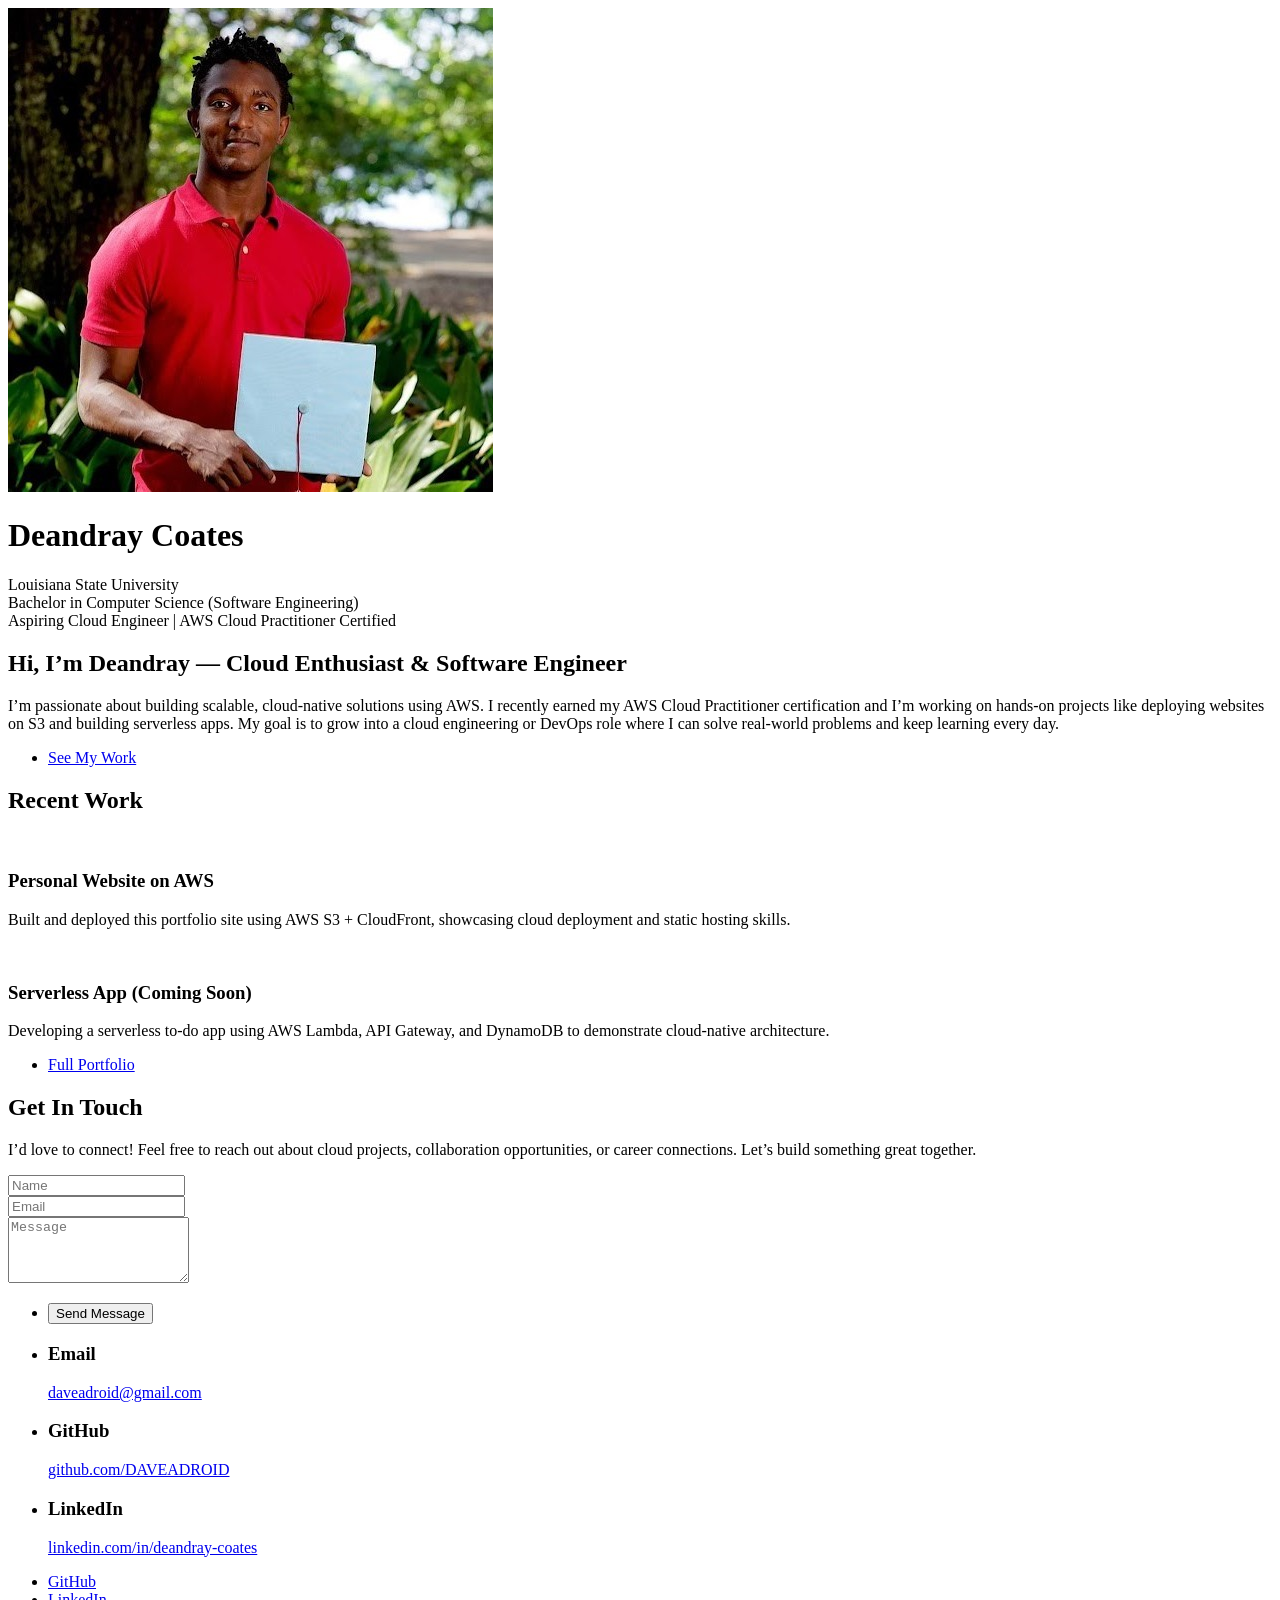
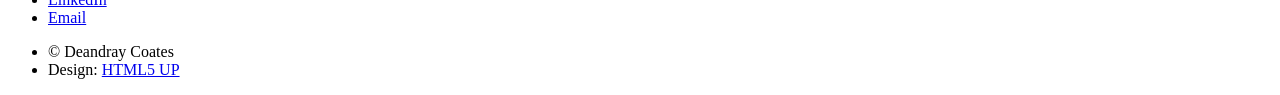
==== index.html @ 168805e6 "Initial Commit Begining of Website" ====
<!DOCTYPE HTML>
<html>
<head>
    <title>Deandray Coates - Cloud Portfolio</title>
    <meta charset="utf-8" />
    <meta name="viewport" content="width=device-width, initial-scale=1, user-scalable=no" />
    <link rel="stylesheet" href="assets/css/main.css" />
</head>
<body class="is-preload">

<!-- Header -->
<header id="header">
    <div class="inner">
        <a href="#" class="image avatar"><img src="images/Prof.jpg" alt="" /></a>
        <h1 style="font-size: 2em;"><strong>Deandray Coates</strong></h1>
        <p style="font-size: 1em;">
			Louisiana State University<br />
            Bachelor in Computer Science (Software Engineering) <br />
            Aspiring Cloud Engineer | AWS Cloud Practitioner Certified
        </p>
    </div>
</header>

<!-- Main -->
<div id="main">

    <!-- One -->
    <section id="one">
        <header class="major">
            <h2>Hi, I’m Deandray — Cloud Enthusiast & Software Engineer</h2>
        </header>
        <p>I’m passionate about building scalable, cloud-native solutions using AWS. I recently earned my AWS Cloud Practitioner certification and I’m working on hands-on projects like deploying websites on S3 and building serverless apps. My goal is to grow into a cloud engineering or DevOps role where I can solve real-world problems and keep learning every day.</p>
        <ul class="actions">
            <li><a href="#two" class="button">See My Work</a></li>
        </ul>
    </section>

    <!-- Two -->
    <section id="two">
        <h2>Recent Work</h2>
        <div class="row">
            <article class="col-6 col-12-xsmall work-item">
                <a href="images/fulls/01.jpg" class="image fit thumb"><img src="images/thumbs/01.jpg" alt="" /></a>
                <h3>Personal Website on AWS</h3>
                <p>Built and deployed this portfolio site using AWS S3 + CloudFront, showcasing cloud deployment and static hosting skills.</p>
            </article>
            <article class="col-6 col-12-xsmall work-item">
                <a href="images/fulls/02.jpg" class="image fit thumb"><img src="images/thumbs/02.jpg" alt="" /></a>
                <h3>Serverless App (Coming Soon)</h3>
                <p>Developing a serverless to-do app using AWS Lambda, API Gateway, and DynamoDB to demonstrate cloud-native architecture.</p>
            </article>
        </div>
        <ul class="actions">
            <li><a href="#" class="button">Full Portfolio</a></li>
        </ul>
    </section>

    <!-- Three -->
    <section id="three">
        <h2>Get In Touch</h2>
        <p>I’d love to connect! Feel free to reach out about cloud projects, collaboration opportunities, or career connections. Let’s build something great together.</p>
        <div class="row">
            <div class="col-8 col-12-small">
                <form method="post" action="#">
                    <div class="row gtr-uniform gtr-50">
                        <div class="col-6 col-12-xsmall"><input type="text" name="name" id="name" placeholder="Name" /></div>
                        <div class="col-6 col-12-xsmall"><input type="email" name="email" id="email" placeholder="Email" /></div>
                        <div class="col-12"><textarea name="message" id="message" placeholder="Message" rows="4"></textarea></div>
                    </div>
                </form>
                <ul class="actions">
                    <li><input type="submit" value="Send Message" /></li>
                </ul>
            </div>
            <div class="col-4 col-12-small">
                <ul class="labeled-icons">
                    <li>
                        <h3 class="icon solid fa-envelope"><span class="label">Email</span></h3>
                        <a href="mailto:daveadroid@gmail.com" target="_blank">daveadroid@gmail.com</a>
                    </li>
                    <li>
                        <h3 class="icon brands fa-github"><span class="label">GitHub</span></h3>
                        <a href="https://github.com/DAVEADROID" target="_blank">github.com/DAVEADROID</a>
                    </li>
                    <li>
                        <h3 class="icon brands fa-linkedin"><span class="label">LinkedIn</span></h3>
                        <a href="https://www.linkedin.com/in/deandray-coates/" target="_blank">linkedin.com/in/deandray-coates</a>
                    </li>
                </ul>
            </div>
        </div>
    </section>

</div>

<!-- Footer -->
<footer id="footer">
    <div class="inner">
        <ul class="icons">
            <li><a href="https://github.com/DAVEADROID" target="_blank"class="icon brands fa-github"><span class="label">GitHub</span></a></li>
            <li><a href="https://www.linkedin.com/in/deandray-coates/" target="_blank" class="icon brands fa-linkedin"><span class="label">LinkedIn</span></a></li>
            <li><a href="mailto:daveadroid@gmail.com" target="_blank" class="icon solid fa-envelope"><span class="label">Email</span></a></li>
        </ul>
        <ul class="copyright">
            <li>&copy; Deandray Coates</li><li>Design: <a href="http://html5up.net">HTML5 UP</a></li>
        </ul>
    </div>
</footer>

<!-- Scripts -->
<script src="assets/js/jquery.min.js"></script>
<script src="assets/js/jquery.poptrox.min.js"></script>
<script src="assets/js/browser.min.js"></script>
<script src="assets/js/breakpoints.min.js"></script>
<script src="assets/js/util.js"></script>
<script src="assets/js/main.js"></script>

</body>
</html>
---- assets/css/main.css ----
@import url("fontawesome-all.min.css");
@import url("https://fonts.googleapis.com/css?family=Source+Sans+Pro:400,400italic");

/*
	Strata by HTML5 UP
	html5up.net | @ajlkn
	Free for personal and commercial use under the CCA 3.0 license (html5up.net/license)
*/

html, body, div, span, applet, object,
iframe, h1, h2, h3, h4, h5, h6, p, blockquote,
pre, a, abbr, acronym, address, big, cite,
code, del, dfn, em, img, ins, kbd, q, s, samp,
small, strike, strong, sub, sup, tt, var, b,
u, i, center, dl, dt, dd, ol, ul, li, fieldset,
form, label, legend, table, caption, tbody,
tfoot, thead, tr, th, td, article, aside,
canvas, details, embed, figure, figcaption,
footer, header, hgroup, menu, nav, output, ruby,
section, summary, time, mark, audio, video {
	margin: 0;
	padding: 0;
	border: 0;
	font-size: 100%;
	font: inherit;
	vertical-align: baseline;}

article, aside, details, figcaption, figure,
footer, header, hgroup, menu, nav, section {
	display: block;}

body {
	line-height: 1;
}

ol, ul {
	list-style: none;
}

blockquote, q {
	quotes: none;
}

	blockquote:before, blockquote:after, q:before, q:after {
		content: '';
		content: none;
	}

table {
	border-collapse: collapse;
	border-spacing: 0;
}

body {
	-webkit-text-size-adjust: none;
}

mark {
	background-color: transparent;
	color: inherit;
}

input::-moz-focus-inner {
	border: 0;
	padding: 0;
}

input, select, textarea {
	-moz-appearance: none;
	-webkit-appearance: none;
	-ms-appearance: none;
	appearance: none;
}

/* Basic */

	html {
		box-sizing: border-box;
	}

	*, *:before, *:after {
		box-sizing: inherit;
	}

	body {
		background: #fff;
	}

		body.is-preload *, body.is-preload *:before, body.is-preload *:after {
			-moz-animation: none !important;
			-webkit-animation: none !important;
			-ms-animation: none !important;
			animation: none !important;
			-moz-transition: none !important;
			-webkit-transition: none !important;
			-ms-transition: none !important;
			transition: none !important;
		}

	body, input, select, textarea {
		color: #a2a2a2;
		font-family: "Source Sans Pro", Helvetica, sans-serif;
		font-size: 16pt;
		font-weight: 400;
		line-height: 1.75em;
	}

	a {
		-moz-transition: color 0.2s ease-in-out, border-color 0.2s ease-in-out;
		-webkit-transition: color 0.2s ease-in-out, border-color 0.2s ease-in-out;
		-ms-transition: color 0.2s ease-in-out, border-color 0.2s ease-in-out;
		transition: color 0.2s ease-in-out, border-color 0.2s ease-in-out;
		border-bottom: dotted 1px;
		color: #49bf9d;
		text-decoration: none;
	}

		a:hover {
			border-bottom-color: transparent;
			color: #49bf9d !important;
			text-decoration: none;
		}

	strong, b {
		color: #787878;
		font-weight: 400;
	}

	em, i {
		font-style: italic;
	}

	p {
		margin: 0 0 2em 0;
	}

	h1, h2, h3, h4, h5, h6 {
		color: #787878;
		font-weight: 400;
		line-height: 1em;
		margin: 0 0 1em 0;
	}

		h1 a, h2 a, h3 a, h4 a, h5 a, h6 a {
			color: inherit;
			text-decoration: none;
		}

	h1 {
		font-size: 2em;
		line-height: 1.5em;
	}

	h2 {
		font-size: 1.5em;
		line-height: 1.5em;
	}

	h3 {
		font-size: 1.25em;
		line-height: 1.5em;
	}

	h4 {
		font-size: 1.1em;
		line-height: 1.5em;
	}

	h5 {
		font-size: 0.9em;
		line-height: 1.5em;
	}

	h6 {
		font-size: 0.7em;
		line-height: 1.5em;
	}

	sub {
		font-size: 0.8em;
		position: relative;
		top: 0.5em;
	}

	sup {
		font-size: 0.8em;
		position: relative;
		top: -0.5em;
	}

	hr {
		border: 0;
		border-bottom: solid 2px #efefef;
		margin: 2em 0;
	}

		hr.major {
			margin: 3em 0;
		}

	blockquote {
		border-left: solid 6px #efefef;
		font-style: italic;
		margin: 0 0 2em 0;
		padding: 0.5em 0 0.5em 1.5em;
	}

	code {
		background: #f7f7f7;
		border-radius: 0.35em;
		border: solid 2px #efefef;
		font-family: "Courier New", monospace;
		font-size: 0.9em;
		margin: 0 0.25em;
		padding: 0.25em 0.65em;
	}

	pre {
		-webkit-overflow-scrolling: touch;
		font-family: "Courier New", monospace;
		font-size: 0.9em;
		margin: 0 0 2em 0;
	}

		pre code {
			display: block;
			line-height: 1.75em;
			padding: 1em 1.5em;
			overflow-x: auto;
		}

	.align-left {
		text-align: left;
	}

	.align-center {
		text-align: center;
	}

	.align-right {
		text-align: right;
	}

/* Container */

	.container {
		margin: 0 auto;
		max-width: calc(100% - 4em);
		width: 100%;
	}

		.container.xsmall {
			width: 25%;
		}

		.container.small {
			width: 50%;
		}

		.container.medium {
			width: 75%;
		}

		.container.large {
			width: 125%;
		}

		.container.xlarge {
			width: 150%;
		}

		.container.max {
			width: 100%;
		}

		@media screen and (max-width: 980px) {

			.container {
				width: 100% !important;
				max-width: 100% !important;
			}

		}

		@media screen and (max-width: 480px) {

			.container {
				max-width: calc(100% - 3em);
			}

		}

/* Row */

	.row {
		display: flex;
		flex-wrap: wrap;
		box-sizing: border-box;
		align-items: stretch;
	}

		.row > * {
			box-sizing: border-box;
		}

		.row.gtr-uniform > * > :last-child {
			margin-bottom: 0;
		}

		.row.aln-left {
			justify-content: flex-start;
		}

		.row.aln-center {
			justify-content: center;
		}

		.row.aln-right {
			justify-content: flex-end;
		}

		.row.aln-top {
			align-items: flex-start;
		}

		.row.aln-middle {
			align-items: center;
		}

		.row.aln-bottom {
			align-items: flex-end;
		}

		.row > .imp {
			order: -1;
		}

		.row > .col-1 {
			width: 8.33333%;
		}

		.row > .off-1 {
			margin-left: 8.33333%;
		}

		.row > .col-2 {
			width: 16.66667%;
		}

		.row > .off-2 {
			margin-left: 16.66667%;
		}

		.row > .col-3 {
			width: 25%;
		}

		.row > .off-3 {
			margin-left: 25%;
		}

		.row > .col-4 {
			width: 33.33333%;
		}

		.row > .off-4 {
			margin-left: 33.33333%;
		}

		.row > .col-5 {
			width: 41.66667%;
		}

		.row > .off-5 {
			margin-left: 41.66667%;
		}

		.row > .col-6 {
			width: 50%;
		}

		.row > .off-6 {
			margin-left: 50%;
		}

		.row > .col-7 {
			width: 58.33333%;
		}

		.row > .off-7 {
			margin-left: 58.33333%;
		}

		.row > .col-8 {
			width: 66.66667%;
		}

		.row > .off-8 {
			margin-left: 66.66667%;
		}

		.row > .col-9 {
			width: 75%;
		}

		.row > .off-9 {
			margin-left: 75%;
		}

		.row > .col-10 {
			width: 83.33333%;
		}

		.row > .off-10 {
			margin-left: 83.33333%;
		}

		.row > .col-11 {
			width: 91.66667%;
		}

		.row > .off-11 {
			margin-left: 91.66667%;
		}

		.row > .col-12 {
			width: 100%;
		}

		.row > .off-12 {
			margin-left: 100%;
		}

		.row.gtr-0 {
			margin-top: 0;
			margin-left: 0em;
		}

			.row.gtr-0 > * {
				padding: 0 0 0 0em;
			}

			.row.gtr-0.gtr-uniform {
				margin-top: 0em;
			}

				.row.gtr-0.gtr-uniform > * {
					padding-top: 0em;
				}

		.row.gtr-25 {
			margin-top: 0;
			margin-left: -0.625em;
		}

			.row.gtr-25 > * {
				padding: 0 0 0 0.625em;
			}

			.row.gtr-25.gtr-uniform {
				margin-top: -0.625em;
			}

				.row.gtr-25.gtr-uniform > * {
					padding-top: 0.625em;
				}

		.row.gtr-50 {
			margin-top: 0;
			margin-left: -1.25em;
		}

			.row.gtr-50 > * {
				padding: 0 0 0 1.25em;
			}

			.row.gtr-50.gtr-uniform {
				margin-top: -1.25em;
			}

				.row.gtr-50.gtr-uniform > * {
					padding-top: 1.25em;
				}

		.row {
			margin-top: 0;
			margin-left: -2.5em;
		}

			.row > * {
				padding: 0 0 0 2.5em;
			}

			.row.gtr-uniform {
				margin-top: -2.5em;
			}

				.row.gtr-uniform > * {
					padding-top: 2.5em;
				}

		.row.gtr-150 {
			margin-top: 0;
			margin-left: -3.75em;
		}

			.row.gtr-150 > * {
				padding: 0 0 0 3.75em;
			}

			.row.gtr-150.gtr-uniform {
				margin-top: -3.75em;
			}

				.row.gtr-150.gtr-uniform > * {
					padding-top: 3.75em;
				}

		.row.gtr-200 {
			margin-top: 0;
			margin-left: -5em;
		}

			.row.gtr-200 > * {
				padding: 0 0 0 5em;
			}

			.row.gtr-200.gtr-uniform {
				margin-top: -5em;
			}

				.row.gtr-200.gtr-uniform > * {
					padding-top: 5em;
				}

		@media screen and (max-width: 1800px) {

			.row {
				display: flex;
				flex-wrap: wrap;
				box-sizing: border-box;
				align-items: stretch;
			}

				.row > * {
					box-sizing: border-box;
				}

				.row.gtr-uniform > * > :last-child {
					margin-bottom: 0;
				}

				.row.aln-left {
					justify-content: flex-start;
				}

				.row.aln-center {
					justify-content: center;
				}

				.row.aln-right {
					justify-content: flex-end;
				}

				.row.aln-top {
					align-items: flex-start;
				}

				.row.aln-middle {
					align-items: center;
				}

				.row.aln-bottom {
					align-items: flex-end;
				}

				.row > .imp-xlarge {
					order: -1;
				}

				.row > .col-1-xlarge {
					width: 8.33333%;
				}

				.row > .off-1-xlarge {
					margin-left: 8.33333%;
				}

				.row > .col-2-xlarge {
					width: 16.66667%;
				}

				.row > .off-2-xlarge {
					margin-left: 16.66667%;
				}

				.row > .col-3-xlarge {
					width: 25%;
				}

				.row > .off-3-xlarge {
					margin-left: 25%;
				}

				.row > .col-4-xlarge {
					width: 33.33333%;
				}

				.row > .off-4-xlarge {
					margin-left: 33.33333%;
				}

				.row > .col-5-xlarge {
					width: 41.66667%;
				}

				.row > .off-5-xlarge {
					margin-left: 41.66667%;
				}

				.row > .col-6-xlarge {
					width: 50%;
				}

				.row > .off-6-xlarge {
					margin-left: 50%;
				}

				.row > .col-7-xlarge {
					width: 58.33333%;
				}

				.row > .off-7-xlarge {
					margin-left: 58.33333%;
				}

				.row > .col-8-xlarge {
					width: 66.66667%;
				}

				.row > .off-8-xlarge {
					margin-left: 66.66667%;
				}

				.row > .col-9-xlarge {
					width: 75%;
				}

				.row > .off-9-xlarge {
					margin-left: 75%;
				}

				.row > .col-10-xlarge {
					width: 83.33333%;
				}

				.row > .off-10-xlarge {
					margin-left: 83.33333%;
				}

				.row > .col-11-xlarge {
					width: 91.66667%;
				}

				.row > .off-11-xlarge {
					margin-left: 91.66667%;
				}

				.row > .col-12-xlarge {
					width: 100%;
				}

				.row > .off-12-xlarge {
					margin-left: 100%;
				}

				.row.gtr-0 {
					margin-top: 0;
					margin-left: 0em;
				}

					.row.gtr-0 > * {
						padding: 0 0 0 0em;
					}

					.row.gtr-0.gtr-uniform {
						margin-top: 0em;
					}

						.row.gtr-0.gtr-uniform > * {
							padding-top: 0em;
						}

				.row.gtr-25 {
					margin-top: 0;
					margin-left: -0.625em;
				}

					.row.gtr-25 > * {
						padding: 0 0 0 0.625em;
					}

					.row.gtr-25.gtr-uniform {
						margin-top: -0.625em;
					}

						.row.gtr-25.gtr-uniform > * {
							padding-top: 0.625em;
						}

				.row.gtr-50 {
					margin-top: 0;
					margin-left: -1.25em;
				}

					.row.gtr-50 > * {
						padding: 0 0 0 1.25em;
					}

					.row.gtr-50.gtr-uniform {
						margin-top: -1.25em;
					}

						.row.gtr-50.gtr-uniform > * {
							padding-top: 1.25em;
						}

				.row {
					margin-top: 0;
					margin-left: -2.5em;
				}

					.row > * {
						padding: 0 0 0 2.5em;
					}

					.row.gtr-uniform {
						margin-top: -2.5em;
					}

						.row.gtr-uniform > * {
							padding-top: 2.5em;
						}

				.row.gtr-150 {
					margin-top: 0;
					margin-left: -3.75em;
				}

					.row.gtr-150 > * {
						padding: 0 0 0 3.75em;
					}

					.row.gtr-150.gtr-uniform {
						margin-top: -3.75em;
					}

						.row.gtr-150.gtr-uniform > * {
							padding-top: 3.75em;
						}

				.row.gtr-200 {
					margin-top: 0;
					margin-left: -5em;
				}

					.row.gtr-200 > * {
						padding: 0 0 0 5em;
					}

					.row.gtr-200.gtr-uniform {
						margin-top: -5em;
					}

						.row.gtr-200.gtr-uniform > * {
							padding-top: 5em;
						}

		}

		@media screen and (max-width: 1280px) {

			.row {
				display: flex;
				flex-wrap: wrap;
				box-sizing: border-box;
				align-items: stretch;
			}

				.row > * {
					box-sizing: border-box;
				}

				.row.gtr-uniform > * > :last-child {
					margin-bottom: 0;
				}

				.row.aln-left {
					justify-content: flex-start;
				}

				.row.aln-center {
					justify-content: center;
				}

				.row.aln-right {
					justify-content: flex-end;
				}

				.row.aln-top {
					align-items: flex-start;
				}

				.row.aln-middle {
					align-items: center;
				}

				.row.aln-bottom {
					align-items: flex-end;
				}

				.row > .imp-large {
					order: -1;
				}

				.row > .col-1-large {
					width: 8.33333%;
				}

				.row > .off-1-large {
					margin-left: 8.33333%;
				}

				.row > .col-2-large {
					width: 16.66667%;
				}

				.row > .off-2-large {
					margin-left: 16.66667%;
				}

				.row > .col-3-large {
					width: 25%;
				}

				.row > .off-3-large {
					margin-left: 25%;
				}

				.row > .col-4-large {
					width: 33.33333%;
				}

				.row > .off-4-large {
					margin-left: 33.33333%;
				}

				.row > .col-5-large {
					width: 41.66667%;
				}

				.row > .off-5-large {
					margin-left: 41.66667%;
				}

				.row > .col-6-large {
					width: 50%;
				}

				.row > .off-6-large {
					margin-left: 50%;
				}

				.row > .col-7-large {
					width: 58.33333%;
				}

				.row > .off-7-large {
					margin-left: 58.33333%;
				}

				.row > .col-8-large {
					width: 66.66667%;
				}

				.row > .off-8-large {
					margin-left: 66.66667%;
				}

				.row > .col-9-large {
					width: 75%;
				}

				.row > .off-9-large {
					margin-left: 75%;
				}

				.row > .col-10-large {
					width: 83.33333%;
				}

				.row > .off-10-large {
					margin-left: 83.33333%;
				}

				.row > .col-11-large {
					width: 91.66667%;
				}

				.row > .off-11-large {
					margin-left: 91.66667%;
				}

				.row > .col-12-large {
					width: 100%;
				}

				.row > .off-12-large {
					margin-left: 100%;
				}

				.row.gtr-0 {
					margin-top: 0;
					margin-left: 0em;
				}

					.row.gtr-0 > * {
						padding: 0 0 0 0em;
					}

					.row.gtr-0.gtr-uniform {
						margin-top: 0em;
					}

						.row.gtr-0.gtr-uniform > * {
							padding-top: 0em;
						}

				.row.gtr-25 {
					margin-top: 0;
					margin-left: -0.5em;
				}

					.row.gtr-25 > * {
						padding: 0 0 0 0.5em;
					}

					.row.gtr-25.gtr-uniform {
						margin-top: -0.5em;
					}

						.row.gtr-25.gtr-uniform > * {
							padding-top: 0.5em;
						}

				.row.gtr-50 {
					margin-top: 0;
					margin-left: -1em;
				}

					.row.gtr-50 > * {
						padding: 0 0 0 1em;
					}

					.row.gtr-50.gtr-uniform {
						margin-top: -1em;
					}

						.row.gtr-50.gtr-uniform > * {
							padding-top: 1em;
						}

				.row {
					margin-top: 0;
					margin-left: -2em;
				}

					.row > * {
						padding: 0 0 0 2em;
					}

					.row.gtr-uniform {
						margin-top: -2em;
					}

						.row.gtr-uniform > * {
							padding-top: 2em;
						}

				.row.gtr-150 {
					margin-top: 0;
					margin-left: -3em;
				}

					.row.gtr-150 > * {
						padding: 0 0 0 3em;
					}

					.row.gtr-150.gtr-uniform {
						margin-top: -3em;
					}

						.row.gtr-150.gtr-uniform > * {
							padding-top: 3em;
						}

				.row.gtr-200 {
					margin-top: 0;
					margin-left: -4em;
				}

					.row.gtr-200 > * {
						padding: 0 0 0 4em;
					}

					.row.gtr-200.gtr-uniform {
						margin-top: -4em;
					}

						.row.gtr-200.gtr-uniform > * {
							padding-top: 4em;
						}

		}

		@media screen and (max-width: 980px) {

			.row {
				display: flex;
				flex-wrap: wrap;
				box-sizing: border-box;
				align-items: stretch;
			}

				.row > * {
					box-sizing: border-box;
				}

				.row.gtr-uniform > * > :last-child {
					margin-bottom: 0;
				}

				.row.aln-left {
					justify-content: flex-start;
				}

				.row.aln-center {
					justify-content: center;
				}

				.row.aln-right {
					justify-content: flex-end;
				}

				.row.aln-top {
					align-items: flex-start;
				}

				.row.aln-middle {
					align-items: center;
				}

				.row.aln-bottom {
					align-items: flex-end;
				}

				.row > .imp-medium {
					order: -1;
				}

				.row > .col-1-medium {
					width: 8.33333%;
				}

				.row > .off-1-medium {
					margin-left: 8.33333%;
				}

				.row > .col-2-medium {
					width: 16.66667%;
				}

				.row > .off-2-medium {
					margin-left: 16.66667%;
				}

				.row > .col-3-medium {
					width: 25%;
				}

				.row > .off-3-medium {
					margin-left: 25%;
				}

				.row > .col-4-medium {
					width: 33.33333%;
				}

				.row > .off-4-medium {
					margin-left: 33.33333%;
				}

				.row > .col-5-medium {
					width: 41.66667%;
				}

				.row > .off-5-medium {
					margin-left: 41.66667%;
				}

				.row > .col-6-medium {
					width: 50%;
				}

				.row > .off-6-medium {
					margin-left: 50%;
				}

				.row > .col-7-medium {
					width: 58.33333%;
				}

				.row > .off-7-medium {
					margin-left: 58.33333%;
				}

				.row > .col-8-medium {
					width: 66.66667%;
				}

				.row > .off-8-medium {
					margin-left: 66.66667%;
				}

				.row > .col-9-medium {
					width: 75%;
				}

				.row > .off-9-medium {
					margin-left: 75%;
				}

				.row > .col-10-medium {
					width: 83.33333%;
				}

				.row > .off-10-medium {
					margin-left: 83.33333%;
				}

				.row > .col-11-medium {
					width: 91.66667%;
				}

				.row > .off-11-medium {
					margin-left: 91.66667%;
				}

				.row > .col-12-medium {
					width: 100%;
				}

				.row > .off-12-medium {
					margin-left: 100%;
				}

				.row.gtr-0 {
					margin-top: 0;
					margin-left: 0em;
				}

					.row.gtr-0 > * {
						padding: 0 0 0 0em;
					}

					.row.gtr-0.gtr-uniform {
						margin-top: 0em;
					}

						.row.gtr-0.gtr-uniform > * {
							padding-top: 0em;
						}

				.row.gtr-25 {
					margin-top: 0;
					margin-left: -0.5em;
				}

					.row.gtr-25 > * {
						padding: 0 0 0 0.5em;
					}

					.row.gtr-25.gtr-uniform {
						margin-top: -0.5em;
					}

						.row.gtr-25.gtr-uniform > * {
							padding-top: 0.5em;
						}

				.row.gtr-50 {
					margin-top: 0;
					margin-left: -1em;
				}

					.row.gtr-50 > * {
						padding: 0 0 0 1em;
					}

					.row.gtr-50.gtr-uniform {
						margin-top: -1em;
					}

						.row.gtr-50.gtr-uniform > * {
							padding-top: 1em;
						}

				.row {
					margin-top: 0;
					margin-left: -2em;
				}

					.row > * {
						padding: 0 0 0 2em;
					}

					.row.gtr-uniform {
						margin-top: -2em;
					}

						.row.gtr-uniform > * {
							padding-top: 2em;
						}

				.row.gtr-150 {
					margin-top: 0;
					margin-left: -3em;
				}

					.row.gtr-150 > * {
						padding: 0 0 0 3em;
					}

					.row.gtr-150.gtr-uniform {
						margin-top: -3em;
					}

						.row.gtr-150.gtr-uniform > * {
							padding-top: 3em;
						}

				.row.gtr-200 {
					margin-top: 0;
					margin-left: -4em;
				}

					.row.gtr-200 > * {
						padding: 0 0 0 4em;
					}

					.row.gtr-200.gtr-uniform {
						margin-top: -4em;
					}

						.row.gtr-200.gtr-uniform > * {
							padding-top: 4em;
						}

		}

		@media screen and (max-width: 736px) {

			.row {
				display: flex;
				flex-wrap: wrap;
				box-sizing: border-box;
				align-items: stretch;
			}

				.row > * {
					box-sizing: border-box;
				}

				.row.gtr-uniform > * > :last-child {
					margin-bottom: 0;
				}

				.row.aln-left {
					justify-content: flex-start;
				}

				.row.aln-center {
					justify-content: center;
				}

				.row.aln-right {
					justify-content: flex-end;
				}

				.row.aln-top {
					align-items: flex-start;
				}

				.row.aln-middle {
					align-items: center;
				}

				.row.aln-bottom {
					align-items: flex-end;
				}

				.row > .imp-small {
					order: -1;
				}

				.row > .col-1-small {
					width: 8.33333%;
				}

				.row > .off-1-small {
					margin-left: 8.33333%;
				}

				.row > .col-2-small {
					width: 16.66667%;
				}

				.row > .off-2-small {
					margin-left: 16.66667%;
				}

				.row > .col-3-small {
					width: 25%;
				}

				.row > .off-3-small {
					margin-left: 25%;
				}

				.row > .col-4-small {
					width: 33.33333%;
				}

				.row > .off-4-small {
					margin-left: 33.33333%;
				}

				.row > .col-5-small {
					width: 41.66667%;
				}

				.row > .off-5-small {
					margin-left: 41.66667%;
				}

				.row > .col-6-small {
					width: 50%;
				}

				.row > .off-6-small {
					margin-left: 50%;
				}

				.row > .col-7-small {
					width: 58.33333%;
				}

				.row > .off-7-small {
					margin-left: 58.33333%;
				}

				.row > .col-8-small {
					width: 66.66667%;
				}

				.row > .off-8-small {
					margin-left: 66.66667%;
				}

				.row > .col-9-small {
					width: 75%;
				}

				.row > .off-9-small {
					margin-left: 75%;
				}

				.row > .col-10-small {
					width: 83.33333%;
				}

				.row > .off-10-small {
					margin-left: 83.33333%;
				}

				.row > .col-11-small {
					width: 91.66667%;
				}

				.row > .off-11-small {
					margin-left: 91.66667%;
				}

				.row > .col-12-small {
					width: 100%;
				}

				.row > .off-12-small {
					margin-left: 100%;
				}

				.row.gtr-0 {
					margin-top: 0;
					margin-left: 0em;
				}

					.row.gtr-0 > * {
						padding: 0 0 0 0em;
					}

					.row.gtr-0.gtr-uniform {
						margin-top: 0em;
					}

						.row.gtr-0.gtr-uniform > * {
							padding-top: 0em;
						}

				.row.gtr-25 {
					margin-top: 0;
					margin-left: -0.375em;
				}

					.row.gtr-25 > * {
						padding: 0 0 0 0.375em;
					}

					.row.gtr-25.gtr-uniform {
						margin-top: -0.375em;
					}

						.row.gtr-25.gtr-uniform > * {
							padding-top: 0.375em;
						}

				.row.gtr-50 {
					margin-top: 0;
					margin-left: -0.75em;
				}

					.row.gtr-50 > * {
						padding: 0 0 0 0.75em;
					}

					.row.gtr-50.gtr-uniform {
						margin-top: -0.75em;
					}

						.row.gtr-50.gtr-uniform > * {
							padding-top: 0.75em;
						}

				.row {
					margin-top: 0;
					margin-left: -1.5em;
				}

					.row > * {
						padding: 0 0 0 1.5em;
					}

					.row.gtr-uniform {
						margin-top: -1.5em;
					}

						.row.gtr-uniform > * {
							padding-top: 1.5em;
						}

				.row.gtr-150 {
					margin-top: 0;
					margin-left: -2.25em;
				}

					.row.gtr-150 > * {
						padding: 0 0 0 2.25em;
					}

					.row.gtr-150.gtr-uniform {
						margin-top: -2.25em;
					}

						.row.gtr-150.gtr-uniform > * {
							padding-top: 2.25em;
						}

				.row.gtr-200 {
					margin-top: 0;
					margin-left: -3em;
				}

					.row.gtr-200 > * {
						padding: 0 0 0 3em;
					}

					.row.gtr-200.gtr-uniform {
						margin-top: -3em;
					}

						.row.gtr-200.gtr-uniform > * {
							padding-top: 3em;
						}

		}

		@media screen and (max-width: 480px) {

			.row {
				display: flex;
				flex-wrap: wrap;
				box-sizing: border-box;
				align-items: stretch;
			}

				.row > * {
					box-sizing: border-box;
				}

				.row.gtr-uniform > * > :last-child {
					margin-bottom: 0;
				}

				.row.aln-left {
					justify-content: flex-start;
				}

				.row.aln-center {
					justify-content: center;
				}

				.row.aln-right {
					justify-content: flex-end;
				}

				.row.aln-top {
					align-items: flex-start;
				}

				.row.aln-middle {
					align-items: center;
				}

				.row.aln-bottom {
					align-items: flex-end;
				}

				.row > .imp-xsmall {
					order: -1;
				}

				.row > .col-1-xsmall {
					width: 8.33333%;
				}

				.row > .off-1-xsmall {
					margin-left: 8.33333%;
				}

				.row > .col-2-xsmall {
					width: 16.66667%;
				}

				.row > .off-2-xsmall {
					margin-left: 16.66667%;
				}

				.row > .col-3-xsmall {
					width: 25%;
				}

				.row > .off-3-xsmall {
					margin-left: 25%;
				}

				.row > .col-4-xsmall {
					width: 33.33333%;
				}

				.row > .off-4-xsmall {
					margin-left: 33.33333%;
				}

				.row > .col-5-xsmall {
					width: 41.66667%;
				}

				.row > .off-5-xsmall {
					margin-left: 41.66667%;
				}

				.row > .col-6-xsmall {
					width: 50%;
				}

				.row > .off-6-xsmall {
					margin-left: 50%;
				}

				.row > .col-7-xsmall {
					width: 58.33333%;
				}

				.row > .off-7-xsmall {
					margin-left: 58.33333%;
				}

				.row > .col-8-xsmall {
					width: 66.66667%;
				}

				.row > .off-8-xsmall {
					margin-left: 66.66667%;
				}

				.row > .col-9-xsmall {
					width: 75%;
				}

				.row > .off-9-xsmall {
					margin-left: 75%;
				}

				.row > .col-10-xsmall {
					width: 83.33333%;
				}

				.row > .off-10-xsmall {
					margin-left: 83.33333%;
				}

				.row > .col-11-xsmall {
					width: 91.66667%;
				}

				.row > .off-11-xsmall {
					margin-left: 91.66667%;
				}

				.row > .col-12-xsmall {
					width: 100%;
				}

				.row > .off-12-xsmall {
					margin-left: 100%;
				}

				.row.gtr-0 {
					margin-top: 0;
					margin-left: 0em;
				}

					.row.gtr-0 > * {
						padding: 0 0 0 0em;
					}

					.row.gtr-0.gtr-uniform {
						margin-top: 0em;
					}

						.row.gtr-0.gtr-uniform > * {
							padding-top: 0em;
						}

				.row.gtr-25 {
					margin-top: 0;
					margin-left: -0.375em;
				}

					.row.gtr-25 > * {
						padding: 0 0 0 0.375em;
					}

					.row.gtr-25.gtr-uniform {
						margin-top: -0.375em;
					}

						.row.gtr-25.gtr-uniform > * {
							padding-top: 0.375em;
						}

				.row.gtr-50 {
					margin-top: 0;
					margin-left: -0.75em;
				}

					.row.gtr-50 > * {
						padding: 0 0 0 0.75em;
					}

					.row.gtr-50.gtr-uniform {
						margin-top: -0.75em;
					}

						.row.gtr-50.gtr-uniform > * {
							padding-top: 0.75em;
						}

				.row {
					margin-top: 0;
					margin-left: -1.5em;
				}

					.row > * {
						padding: 0 0 0 1.5em;
					}

					.row.gtr-uniform {
						margin-top: -1.5em;
					}

						.row.gtr-uniform > * {
							padding-top: 1.5em;
						}

				.row.gtr-150 {
					margin-top: 0;
					margin-left: -2.25em;
				}

					.row.gtr-150 > * {
						padding: 0 0 0 2.25em;
					}

					.row.gtr-150.gtr-uniform {
						margin-top: -2.25em;
					}

						.row.gtr-150.gtr-uniform > * {
							padding-top: 2.25em;
						}

				.row.gtr-200 {
					margin-top: 0;
					margin-left: -3em;
				}

					.row.gtr-200 > * {
						padding: 0 0 0 3em;
					}

					.row.gtr-200.gtr-uniform {
						margin-top: -3em;
					}

						.row.gtr-200.gtr-uniform > * {
							padding-top: 3em;
						}

		}

/* Section/Article */

	section.special, article.special {
		text-align: center;
	}

	header p {
		color: #b2b2b2;
		position: relative;
		margin: 0 0 1.5em 0;
	}

	header h2 + p {
		font-size: 1.25em;
		margin-top: -1em;
		line-height: 1.5em;
	}

	header h3 + p {
		font-size: 1.1em;
		margin-top: -0.8em;
		line-height: 1.5em;
	}

	header h4 + p,
	header h5 + p,
	header h6 + p {
		font-size: 0.9em;
		margin-top: -0.6em;
		line-height: 1.5em;
	}

	header.major h2 {
		font-size: 2em;
	}

/* Form */

	form {
		margin: 0 0 2em 0;
	}

	label {
		color: #787878;
		display: block;
		font-size: 0.9em;
		font-weight: 400;
		margin: 0 0 1em 0;
	}

	input[type="text"],
	input[type="password"],
	input[type="email"],
	select,
	textarea {
		-moz-appearance: none;
		-webkit-appearance: none;
		-ms-appearance: none;
		appearance: none;
		background: #f7f7f7;
		border-radius: 0.35em;
		border: solid 2px transparent;
		color: inherit;
		display: block;
		outline: 0;
		padding: 0 0.75em;
		text-decoration: none;
		width: 100%;
	}

		input[type="text"]:invalid,
		input[type="password"]:invalid,
		input[type="email"]:invalid,
		select:invalid,
		textarea:invalid {
			box-shadow: none;
		}

		input[type="text"]:focus,
		input[type="password"]:focus,
		input[type="email"]:focus,
		select:focus,
		textarea:focus {
			border-color: #49bf9d;
		}

	select {
		background-image: url("data:image/svg+xml;charset=utf8,%3Csvg xmlns='http://www.w3.org/2000/svg' width='40' height='40' preserveAspectRatio='none' viewBox='0 0 40 40'%3E%3Cpath d='M9.4,12.3l10.4,10.4l10.4-10.4c0.2-0.2,0.5-0.4,0.9-0.4c0.3,0,0.6,0.1,0.9,0.4l3.3,3.3c0.2,0.2,0.4,0.5,0.4,0.9 c0,0.4-0.1,0.6-0.4,0.9L20.7,31.9c-0.2,0.2-0.5,0.4-0.9,0.4c-0.3,0-0.6-0.1-0.9-0.4L4.3,17.3c-0.2-0.2-0.4-0.5-0.4-0.9 c0-0.4,0.1-0.6,0.4-0.9l3.3-3.3c0.2-0.2,0.5-0.4,0.9-0.4S9.1,12.1,9.4,12.3z' fill='%23dfdfdf' /%3E%3C/svg%3E");
		background-size: 1.25rem;
		background-repeat: no-repeat;
		background-position: calc(100% - 1rem) center;
		height: 2.75em;
		padding-right: 2.75em;
		text-overflow: ellipsis;
	}

		select option {
			color: #787878;
			background: #fff;
		}

		select:focus::-ms-value {
			background-color: transparent;
		}

		select::-ms-expand {
			display: none;
		}

	input[type="text"],
	input[type="password"],
	input[type="email"],
	select {
		height: 2.75em;
	}

	textarea {
		padding: 0.75em;
	}

	input[type="checkbox"],
	input[type="radio"] {
		-moz-appearance: none;
		-webkit-appearance: none;
		-ms-appearance: none;
		appearance: none;
		display: block;
		float: left;
		margin-right: -2em;
		opacity: 0;
		width: 1em;
		z-index: -1;
	}

		input[type="checkbox"] + label,
		input[type="radio"] + label {
			text-decoration: none;
			color: #a2a2a2;
			cursor: pointer;
			display: inline-block;
			font-size: 1em;
			font-weight: 400;
			padding-left: 2.4em;
			padding-right: 0.75em;
			position: relative;
		}

			input[type="checkbox"] + label:before,
			input[type="radio"] + label:before {
				-moz-osx-font-smoothing: grayscale;
				-webkit-font-smoothing: antialiased;
				display: inline-block;
				font-style: normal;
				font-variant: normal;
				text-rendering: auto;
				line-height: 1;
				text-transform: none !important;
				font-family: 'Font Awesome 5 Free';
				font-weight: 900;
			}

			input[type="checkbox"] + label:before,
			input[type="radio"] + label:before {
				background: #f7f7f7;
				border-radius: 0.35em;
				border: solid 2px transparent;
				content: '';
				display: inline-block;
				font-size: 0.8em;
				height: 2.0625em;
				left: 0;
				line-height: 1.85625em;
				position: absolute;
				text-align: center;
				top: 0;
				width: 2.0625em;
			}

		input[type="checkbox"]:checked + label:before,
		input[type="radio"]:checked + label:before {
			background: #787878;
			border-color: #787878;
			color: #fff;
			content: '\f00c';
		}

		input[type="checkbox"]:focus + label:before,
		input[type="radio"]:focus + label:before {
			border-color: #49bf9d;
		}

	input[type="checkbox"] + label:before {
		border-radius: 0.35em;
	}

	input[type="radio"] + label:before {
		border-radius: 100%;
	}

	::-webkit-input-placeholder {
		color: #b2b2b2 !important;
		opacity: 1.0;
	}

	:-moz-placeholder {
		color: #b2b2b2 !important;
		opacity: 1.0;
	}

	::-moz-placeholder {
		color: #b2b2b2 !important;
		opacity: 1.0;
	}

	:-ms-input-placeholder {
		color: #b2b2b2 !important;
		opacity: 1.0;
	}

/* Box */

	.box {
		border-radius: 0.35em;
		border: solid 2px #efefef;
		margin-bottom: 2em;
		padding: 1.5em;
	}

		.box > :last-child,
		.box > :last-child > :last-child,
		.box > :last-child > :last-child > :last-child {
			margin-bottom: 0;
		}

		.box.alt {
			border: 0;
			border-radius: 0;
			padding: 0;
		}

/* Icon */

	.icon {
		text-decoration: none;
		border-bottom: none;
		position: relative;
	}

		.icon:before {
			-moz-osx-font-smoothing: grayscale;
			-webkit-font-smoothing: antialiased;
			display: inline-block;
			font-style: normal;
			font-variant: normal;
			text-rendering: auto;
			line-height: 1;
			text-transform: none !important;
			font-family: 'Font Awesome 5 Free';
			font-weight: 400;
		}

		.icon > .label {
			display: none;
		}

		.icon:before {
			line-height: inherit;
		}

		.icon.solid:before {
			font-weight: 900;
		}

		.icon.brands:before {
			font-family: 'Font Awesome 5 Brands';
		}

/* Image */

	.image {
		border-radius: 0.35em;
		border: 0;
		display: inline-block;
		position: relative;
	}

		.image:before {
			-moz-transition: opacity 0.2s ease-in-out;
			-webkit-transition: opacity 0.2s ease-in-out;
			-ms-transition: opacity 0.2s ease-in-out;
			transition: opacity 0.2s ease-in-out;
			background: url("images/overlay.png");
			border-radius: 0.35em;
			content: '';
			display: block;
			height: 100%;
			left: 0;
			opacity: 0.5;
			position: absolute;
			top: 0;
			width: 100%;
		}

		.image.thumb {
			text-align: center;
		}

			.image.thumb:after {
				-moz-transition: opacity 0.2s ease-in-out;
				-webkit-transition: opacity 0.2s ease-in-out;
				-ms-transition: opacity 0.2s ease-in-out;
				transition: opacity 0.2s ease-in-out;
				border-radius: 0.35em;
				border: solid 3px rgba(255, 255, 255, 0.5);
				color: #fff;
				content: 'View';
				display: inline-block;
				font-size: 0.8em;
				font-weight: 400;
				left: 50%;
				line-height: 2.25em;
				margin: -1.25em 0 0 -3em;
				opacity: 0;
				padding: 0 1.5em;
				position: absolute;
				text-align: center;
				text-decoration: none;
				top: 50%;
				white-space: nowrap;
			}

			.image.thumb:hover:after {
				opacity: 1.0;
			}

			.image.thumb:hover:before {
				background: url("images/overlay.png"), url("images/overlay.png");
				opacity: 1.0;
			}

		.image img {
			border-radius: 0.35em;
			display: block;
		}

		.image.left {
			float: left;
			margin: 0 1.5em 1em 0;
			top: 0.25em;
		}

		.image.right {
			float: right;
			margin: 0 0 1em 1.5em;
			top: 0.25em;
		}

		.image.left, .image.right {
			max-width: 40%;
		}

			.image.left img, .image.right img {
				width: 100%;
			}

		.image.fit {
			display: block;
			margin: 0 0 2em 0;
			width: 100%;
		}

			.image.fit img {
				width: 100%;
			}

		.image.avatar {
			border-radius: 100%;
		}

			.image.avatar:before {
				display: none;
			}

			.image.avatar img {
				border-radius: 100%;
				width: 100%;
			}

/* List */

	ol {
		list-style: decimal;
		margin: 0 0 2em 0;
		padding-left: 1.25em;
	}

		ol li {
			padding-left: 0.25em;
		}

	ul {
		list-style: disc;
		margin: 0 0 2em 0;
		padding-left: 1em;
	}

		ul li {
			padding-left: 0.5em;
		}

		ul.alt {
			list-style: none;
			padding-left: 0;
		}

			ul.alt li {
				border-top: solid 2px #efefef;
				padding: 0.5em 0;
			}

				ul.alt li:first-child {
					border-top: 0;
					padding-top: 0;
				}

	dl {
		margin: 0 0 2em 0;
	}

/* Icons */

	ul.icons {
		cursor: default;
		list-style: none;
		padding-left: 0;
	}

		ul.icons li {
			display: inline-block;
			padding: 0 1em 0 0;
		}

			ul.icons li:last-child {
				padding-right: 0;
			}

			ul.icons li .icon:before {
				font-size: 1.5em;
			}

/* Labeled Icons */

	ul.labeled-icons {
		list-style: none;
		padding: 0;
	}

		ul.labeled-icons li {
			line-height: 1.75em;
			margin: 1.5em 0 0 0;
			padding-left: 2.25em;
			position: relative;
		}

			ul.labeled-icons li:first-child {
				margin-top: 0;
			}

			ul.labeled-icons li a {
				color: inherit;
			}

			ul.labeled-icons li h3 {
				color: #b2b2b2;
				left: 0;
				position: absolute;
				text-align: center;
				top: 0;
				width: 1em;
			}

/* Actions */

	ul.actions {
		display: -moz-flex;
		display: -webkit-flex;
		display: -ms-flex;
		display: flex;
		cursor: default;
		list-style: none;
		margin-left: -1em;
		padding-left: 0;
	}

		ul.actions li {
			padding: 0 0 0 1em;
			vertical-align: middle;
		}

		ul.actions.special {
			-moz-justify-content: center;
			-webkit-justify-content: center;
			-ms-justify-content: center;
			justify-content: center;
			width: 100%;
			margin-left: 0;
		}

			ul.actions.special li:first-child {
				padding-left: 0;
			}

		ul.actions.stacked {
			-moz-flex-direction: column;
			-webkit-flex-direction: column;
			-ms-flex-direction: column;
			flex-direction: column;
			margin-left: 0;
		}

			ul.actions.stacked li {
				padding: 1.3em 0 0 0;
			}

				ul.actions.stacked li:first-child {
					padding-top: 0;
				}

		ul.actions.fit {
			width: calc(100% + 1em);
		}

			ul.actions.fit li {
				-moz-flex-grow: 1;
				-webkit-flex-grow: 1;
				-ms-flex-grow: 1;
				flex-grow: 1;
				-moz-flex-shrink: 1;
				-webkit-flex-shrink: 1;
				-ms-flex-shrink: 1;
				flex-shrink: 1;
				width: 100%;
			}

				ul.actions.fit li > * {
					width: 100%;
				}

			ul.actions.fit.stacked {
				width: 100%;
			}

		@media screen and (max-width: 480px) {

			ul.actions:not(.fixed) {
				-moz-flex-direction: column;
				-webkit-flex-direction: column;
				-ms-flex-direction: column;
				flex-direction: column;
				margin-left: 0;
				width: 100% !important;
			}

				ul.actions:not(.fixed) li {
					-moz-flex-grow: 1;
					-webkit-flex-grow: 1;
					-ms-flex-grow: 1;
					flex-grow: 1;
					-moz-flex-shrink: 1;
					-webkit-flex-shrink: 1;
					-ms-flex-shrink: 1;
					flex-shrink: 1;
					padding: 1em 0 0 0;
					text-align: center;
					width: 100%;
				}

					ul.actions:not(.fixed) li > * {
						width: 100%;
					}

					ul.actions:not(.fixed) li:first-child {
						padding-top: 0;
					}

					ul.actions:not(.fixed) li input[type="submit"],
					ul.actions:not(.fixed) li input[type="reset"],
					ul.actions:not(.fixed) li input[type="button"],
					ul.actions:not(.fixed) li button,
					ul.actions:not(.fixed) li .button {
						width: 100%;
					}

						ul.actions:not(.fixed) li input[type="submit"].icon:before,
						ul.actions:not(.fixed) li input[type="reset"].icon:before,
						ul.actions:not(.fixed) li input[type="button"].icon:before,
						ul.actions:not(.fixed) li button.icon:before,
						ul.actions:not(.fixed) li .button.icon:before {
							margin-left: -0.5em;
						}

		}

/* Table */

	.table-wrapper {
		-webkit-overflow-scrolling: touch;
		overflow-x: auto;
	}

	table {
		margin: 0 0 2em 0;
		width: 100%;
	}

		table tbody tr {
			border: solid 1px #efefef;
			border-left: 0;
			border-right: 0;
		}

			table tbody tr:nth-child(2n + 1) {
				background-color: #f7f7f7;
			}

		table td {
			padding: 0.75em 0.75em;
		}

		table th {
			color: #787878;
			font-size: 0.9em;
			font-weight: 400;
			padding: 0 0.75em 0.75em 0.75em;
			text-align: left;
		}

		table thead {
			border-bottom: solid 2px #efefef;
		}

		table tfoot {
			border-top: solid 2px #efefef;
		}

		table.alt {
			border-collapse: separate;
		}

			table.alt tbody tr td {
				border: solid 2px #efefef;
				border-left-width: 0;
				border-top-width: 0;
			}

				table.alt tbody tr td:first-child {
					border-left-width: 2px;
				}

			table.alt tbody tr:first-child td {
				border-top-width: 2px;
			}

			table.alt thead {
				border-bottom: 0;
			}

			table.alt tfoot {
				border-top: 0;
			}

/* Button */

	input[type="submit"],
	input[type="reset"],
	input[type="button"],
	.button {
		-moz-appearance: none;
		-webkit-appearance: none;
		-ms-appearance: none;
		appearance: none;
		-moz-transition: background-color 0.2s ease-in-out, color 0.2s ease-in-out, border-color 0.2s ease-in-out;
		-webkit-transition: background-color 0.2s ease-in-out, color 0.2s ease-in-out, border-color 0.2s ease-in-out;
		-ms-transition: background-color 0.2s ease-in-out, color 0.2s ease-in-out, border-color 0.2s ease-in-out;
		transition: background-color 0.2s ease-in-out, color 0.2s ease-in-out, border-color 0.2s ease-in-out;
		background-color: transparent;
		border-radius: 0.35em;
		border: solid 3px #efefef;
		color: #787878 !important;
		cursor: pointer;
		display: inline-block;
		font-weight: 400;
		height: 3.15em;
		height: calc(2.75em + 6px);
		line-height: 2.75em;
		min-width: 10em;
		padding: 0 1.5em;
		text-align: center;
		text-decoration: none;
		white-space: nowrap;
	}

		input[type="submit"]:hover,
		input[type="reset"]:hover,
		input[type="button"]:hover,
		.button:hover {
			border-color: #49bf9d;
			color: #49bf9d !important;
		}

		input[type="submit"]:active,
		input[type="reset"]:active,
		input[type="button"]:active,
		.button:active {
			background-color: rgba(73, 191, 157, 0.1);
			border-color: #49bf9d;
			color: #49bf9d !important;
		}

		input[type="submit"].icon,
		input[type="reset"].icon,
		input[type="button"].icon,
		.button.icon {
			padding-left: 1.35em;
		}

			input[type="submit"].icon:before,
			input[type="reset"].icon:before,
			input[type="button"].icon:before,
			.button.icon:before {
				margin-right: 0.5em;
			}

		input[type="submit"].fit,
		input[type="reset"].fit,
		input[type="button"].fit,
		.button.fit {
			min-width: 0;
			width: 100%;
		}

		input[type="submit"].small,
		input[type="reset"].small,
		input[type="button"].small,
		.button.small {
			font-size: 0.8em;
		}

		input[type="submit"].large,
		input[type="reset"].large,
		input[type="button"].large,
		.button.large {
			font-size: 1.35em;
		}

		input[type="submit"].primary,
		input[type="reset"].primary,
		input[type="button"].primary,
		.button.primary {
			background-color: #49bf9d;
			border-color: #49bf9d;
			color: #ffffff !important;
		}

			input[type="submit"].primary:hover,
			input[type="reset"].primary:hover,
			input[type="button"].primary:hover,
			.button.primary:hover {
				background-color: #5cc6a7;
				border-color: #5cc6a7;
			}

			input[type="submit"].primary:active,
			input[type="reset"].primary:active,
			input[type="button"].primary:active,
			.button.primary:active {
				background-color: #3eb08f;
				border-color: #3eb08f;
			}

		input[type="submit"].disabled, input[type="submit"]:disabled,
		input[type="reset"].disabled,
		input[type="reset"]:disabled,
		input[type="button"].disabled,
		input[type="button"]:disabled,
		.button.disabled,
		.button:disabled {
			background-color: #e7e7e7 !important;
			border-color: #e7e7e7 !important;
			color: #b2b2b2 !important;
			cursor: default;
		}

/* Work Item */

	.work-item {
		margin: 0 0 2em 0;
	}

		.work-item .image {
			margin: 0 0 1.5em 0;
		}

		.work-item h3 {
			font-size: 1em;
			margin: 0 0 0.5em 0;
		}

		.work-item p {
			font-size: 0.8em;
			line-height: 1.5em;
			margin: 0;
		}

/* Header */

	#header {
		display: -moz-flex;
		display: -webkit-flex;
		display: -ms-flex;
		display: flex;
		-moz-flex-direction: column;
		-webkit-flex-direction: column;
		-ms-flex-direction: column;
		flex-direction: column;
		-moz-align-items: -moz-flex-end;
		-webkit-align-items: -webkit-flex-end;
		-ms-align-items: -ms-flex-end;
		align-items: flex-end;
		-moz-justify-content: space-between;
		-webkit-justify-content: space-between;
		-ms-justify-content: space-between;
		justify-content: space-between;
		background-color: #1f1815;
		background-attachment: scroll,								scroll;
		background-image: url("images/overlay.png"), url("../../images/bg.jpg");
		background-position: top left,							top left;
		background-repeat: repeat,								no-repeat;
		background-size: auto,								150%;
		color: rgba(255, 255, 255, 0.5);
		height: 100%;
		left: 0;
		padding: 8em 4em;
		position: fixed;
		text-align: right;
		top: 0;
		width: 35%;
	}

		#header > * {
			-moz-flex-shrink: 0;
			-webkit-flex-shrink: 0;
			-ms-flex-shrink: 0;
			flex-shrink: 0;
			width: 100%;
		}

		#header > .inner {
			-moz-flex-grow: 1;
			-webkit-flex-grow: 1;
			-ms-flex-grow: 1;
			flex-grow: 1;
			margin: 0 0 2em 0;
		}

		#header strong, #header b {
			color: #ffffff;
		}

		#header h2, #header h3, #header h4, #header h5, #header h6 {
			color: #ffffff;
		}

		#header h1 {
			color: rgba(255, 255, 255, 0.5);
			font-size: 1.35em;
			line-height: 1.75em;
			margin: 0;
		}

		#header .image.avatar {
			margin: 0 0 1em 0;
			width: 6.25em;
		}

/* Footer */

	#footer .icons {
		margin: 1em 0 0 0;
	}

		#footer .icons a {
			color: rgba(255, 255, 255, 0.4);
		}

	#footer .copyright {
		color: rgba(255, 255, 255, 0.4);
		font-size: 0.8em;
		list-style: none;
		margin: 1em 0 0 0;
		padding: 0;
	}

		#footer .copyright li {
			border-left: solid 1px rgba(255, 255, 255, 0.25);
			display: inline-block;
			line-height: 1em;
			margin-left: 0.75em;
			padding-left: 0.75em;
		}

			#footer .copyright li:first-child {
				border-left: 0;
				margin-left: 0;
				padding-left: 0;
			}

			#footer .copyright li a {
				color: inherit;
			}

/* Main */

	#main {
		margin-left: 35%;
		max-width: 54em;
		padding: 8em 4em 4em 4em;
		width: calc(100% - 35%);
	}

		#main > section {
			border-top: solid 2px #efefef;
			margin: 4em 0 0 0;
			padding: 4em 0 0 0;
		}

			#main > section:first-child {
				border-top: 0;
				margin-top: 0;
				padding-top: 0;
			}

/* Poptrox */

	@-moz-keyframes spin {
		0% {
			-moz-transform: rotate(0deg);
			-webkit-transform: rotate(0deg);
			-ms-transform: rotate(0deg);
			transform: rotate(0deg);
		}

		100% {
			-moz-transform: rotate(360deg);
			-webkit-transform: rotate(360deg);
			-ms-transform: rotate(360deg);
			transform: rotate(360deg);
		}
	}

	@-webkit-keyframes spin {
		0% {
			-moz-transform: rotate(0deg);
			-webkit-transform: rotate(0deg);
			-ms-transform: rotate(0deg);
			transform: rotate(0deg);
		}

		100% {
			-moz-transform: rotate(360deg);
			-webkit-transform: rotate(360deg);
			-ms-transform: rotate(360deg);
			transform: rotate(360deg);
		}
	}

	@-ms-keyframes spin {
		0% {
			-moz-transform: rotate(0deg);
			-webkit-transform: rotate(0deg);
			-ms-transform: rotate(0deg);
			transform: rotate(0deg);
		}

		100% {
			-moz-transform: rotate(360deg);
			-webkit-transform: rotate(360deg);
			-ms-transform: rotate(360deg);
			transform: rotate(360deg);
		}
	}

	@keyframes spin {
		0% {
			-moz-transform: rotate(0deg);
			-webkit-transform: rotate(0deg);
			-ms-transform: rotate(0deg);
			transform: rotate(0deg);
		}

		100% {
			-moz-transform: rotate(360deg);
			-webkit-transform: rotate(360deg);
			-ms-transform: rotate(360deg);
			transform: rotate(360deg);
		}
	}

	.poptrox-popup {
		-moz-box-sizing: content-box;
		-webkit-box-sizing: content-box;
		-ms-box-sizing: content-box;
		box-sizing: content-box;
		-webkit-tap-highlight-color: rgba(255, 255, 255, 0);
		background: #fff;
		border-radius: 0.35em;
		box-shadow: 0 0.1em 0.15em 0 rgba(0, 0, 0, 0.15);
		overflow: hidden;
		padding-bottom: 3em;
	}

		.poptrox-popup .loader {
			text-decoration: none;
			-moz-animation: spin 1s linear infinite;
			-webkit-animation: spin 1s linear infinite;
			-ms-animation: spin 1s linear infinite;
			animation: spin 1s linear infinite;
			font-size: 1.5em;
			height: 1em;
			left: 50%;
			line-height: 1em;
			margin: -0.5em 0 0 -0.5em;
			position: absolute;
			top: 50%;
			width: 1em;
		}

			.poptrox-popup .loader:before {
				-moz-osx-font-smoothing: grayscale;
				-webkit-font-smoothing: antialiased;
				display: inline-block;
				font-style: normal;
				font-variant: normal;
				text-rendering: auto;
				line-height: 1;
				text-transform: none !important;
				font-family: 'Font Awesome 5 Free';
				font-weight: 900;
			}

			.poptrox-popup .loader:before {
				content: '\f1ce';
			}

		.poptrox-popup .caption {
			background: #fff;
			bottom: 0;
			cursor: default;
			font-size: 0.9em;
			height: 3em;
			left: 0;
			line-height: 2.8em;
			position: absolute;
			text-align: center;
			width: 100%;
			z-index: 1;
		}

		.poptrox-popup .nav-next,
		.poptrox-popup .nav-previous {
			text-decoration: none;
			-moz-transition: opacity 0.2s ease-in-out;
			-webkit-transition: opacity 0.2s ease-in-out;
			-ms-transition: opacity 0.2s ease-in-out;
			transition: opacity 0.2s ease-in-out;
			-webkit-tap-highlight-color: rgba(255, 255, 255, 0);
			background: rgba(0, 0, 0, 0.01);
			cursor: pointer;
			height: 100%;
			opacity: 0;
			position: absolute;
			top: 0;
			width: 50%;
		}

			.poptrox-popup .nav-next:before,
			.poptrox-popup .nav-previous:before {
				-moz-osx-font-smoothing: grayscale;
				-webkit-font-smoothing: antialiased;
				display: inline-block;
				font-style: normal;
				font-variant: normal;
				text-rendering: auto;
				line-height: 1;
				text-transform: none !important;
				font-family: 'Font Awesome 5 Free';
				font-weight: 900;
			}

			.poptrox-popup .nav-next:before,
			.poptrox-popup .nav-previous:before {
				color: #fff;
				font-size: 2.5em;
				height: 1em;
				line-height: 1em;
				margin-top: -0.75em;
				position: absolute;
				text-align: center;
				top: 50%;
				width: 1.5em;
			}

		.poptrox-popup .nav-next {
			right: 0;
		}

			.poptrox-popup .nav-next:before {
				content: '\f105';
				right: 0;
			}

		.poptrox-popup .nav-previous {
			left: 0;
		}

			.poptrox-popup .nav-previous:before {
				content: '\f104';
				left: 0;
			}

		.poptrox-popup .closer {
			text-decoration: none;
			-moz-transition: opacity 0.2s ease-in-out;
			-webkit-transition: opacity 0.2s ease-in-out;
			-ms-transition: opacity 0.2s ease-in-out;
			transition: opacity 0.2s ease-in-out;
			-webkit-tap-highlight-color: rgba(255, 255, 255, 0);
			color: #fff;
			height: 4em;
			line-height: 4em;
			opacity: 0;
			position: absolute;
			right: 0;
			text-align: center;
			top: 0;
			width: 4em;
			z-index: 2;
		}

			.poptrox-popup .closer:before {
				-moz-osx-font-smoothing: grayscale;
				-webkit-font-smoothing: antialiased;
				display: inline-block;
				font-style: normal;
				font-variant: normal;
				text-rendering: auto;
				line-height: 1;
				text-transform: none !important;
				font-family: 'Font Awesome 5 Free';
				font-weight: 900;
			}

			.poptrox-popup .closer:before {
				-moz-box-sizing: content-box;
				-webkit-box-sizing: content-box;
				-ms-box-sizing: content-box;
				box-sizing: content-box;
				border-radius: 100%;
				border: solid 3px rgba(255, 255, 255, 0.5);
				content: '\f00d';
				display: block;
				font-size: 1em;
				height: 1.75em;
				left: 50%;
				line-height: 1.75em;
				margin: -0.875em 0 0 -0.875em;
				position: absolute;
				top: 50%;
				width: 1.75em;
			}

		.poptrox-popup:hover .nav-next,
		.poptrox-popup:hover .nav-previous {
			opacity: 0.5;
		}

			.poptrox-popup:hover .nav-next:hover,
			.poptrox-popup:hover .nav-previous:hover {
				opacity: 1.0;
			}

		.poptrox-popup:hover .closer {
			opacity: 0.5;
		}

			.poptrox-popup:hover .closer:hover {
				opacity: 1.0;
			}

/* Touch */

	body.is-touch .image.thumb:before {
		opacity: 0.5 !important;
	}

	body.is-touch .image.thumb:after {
		display: none !important;
	}

	body.is-touch #header {
		background-attachment: scroll;
		background-size: auto, cover;
	}

	body.is-touch .poptrox-popup .nav-next,
	body.is-touch .poptrox-popup .nav-previous,
	body.is-touch .poptrox-popup .closer {
		opacity: 1.0 !important;
	}

/* XLarge */

	@media screen and (max-width: 1800px) {

		/* Basic */

			body, input, select, textarea {
				font-size: 12pt;
			}

	}

/* Large */

	@media screen and (max-width: 1280px) {

		/* Header */

			#header {
				padding: 6em 3em 3em 3em;
				width: 30%;
			}

				#header h1 {
					font-size: 1.25em;
				}

					#header h1 br {
						display: none;
					}

				#header > .inner {
					margin-bottom: 0;
				}

		/* Footer */

			#footer .copyright li {
				border-left-width: 0;
				display: block;
				line-height: 2.25em;
				margin-left: 0;
				padding-left: 0;
			}

		/* Main */

			#main {
				margin-left: 30%;
				max-width: none;
				padding: 6em 3em 3em 3em;
				width: calc(100% - 30%);
			}

	}

/* Medium */

	@media screen and (max-width: 980px) {

		/* Basic */

			h1 br, h2 br, h3 br, h4 br, h5 br, h6 br {
				display: none;
			}

		/* List */

			ul.icons li .icon {
				font-size: 1.25em;
			}

		/* Header */

			#header {
				background-attachment: scroll;
				background-position: top left, center center;
				background-size: auto,		cover;
				left: auto;
				padding: 6em 4em;
				position: relative;
				text-align: center;
				top: auto;
				width: 100%;
				display: block;
			}

				#header h1 {
					font-size: 1.75em;
				}

					#header h1 br {
						display: inline;
					}

		/* Footer */

			#footer {
				background-attachment: scroll;
				background-color: #1f1815;
				background-image: url("images/overlay.png"), url("../../images/bg.jpg");
				background-position: top left,						bottom center;
				background-repeat: repeat,							no-repeat;
				background-size: auto,							cover;
				bottom: auto;
				left: auto;
				padding: 4em 4em 6em 4em;
				position: relative;
				text-align: center;
				width: 100%;
			}

				#footer .icons {
					margin: 0 0 1em 0;
				}

				#footer .copyright {
					margin: 0 0 1em 0;
				}

					#footer .copyright li {
						border-left-width: 1px;
						display: inline-block;
						line-height: 1em;
						margin-left: 0.75em;
						padding-left: 0.75em;
					}

		/* Main */

			#main {
				margin: 0;
				padding: 6em 4em;
				width: 100%;
			}

	}

/* Small */

	@media screen and (max-width: 736px) {

		/* Basic */

			h1 {
				font-size: 1.5em;
			}

			h2 {
				font-size: 1.2em;
			}

			h3 {
				font-size: 1em;
			}

		/* Section/Article */

			section.special, article.special {
				text-align: center;
			}

			header.major h2 {
				font-size: 1.35em;
			}

		/* List */

			ul.labeled-icons li {
				padding-left: 2em;
			}

				ul.labeled-icons li h3 {
					line-height: 1.75em;
				}

		/* Header */

			#header {
				padding: 2.25em 1.5em;
			}

				#header h1 {
					font-size: 1.35em;
				}

		/* Footer */

			#footer {
				padding: 2.25em 1.5em;
			}

		/* Main */

			#main {
				padding: 2.25em 1.5em 0.25em 1.5em;
			}

				#main > section {
					margin: 2.25em 0 0 0;
					padding: 2.25em 0 0 0;
				}

		/* Poptrox */

			.poptrox-popup {
				border-radius: 0;
			}

				.poptrox-popup .nav-next:before,
				.poptrox-popup .nav-previous:before {
					margin-top: -1em;
				}

	}

/* XSmall */

	@media screen and (max-width: 480px) {

		/* Header */

			#header {
				padding: 4.5em 1.5em;
			}

				#header h1 br {
					display: none;
				}

		/* Footer */

			#footer .copyright li {
				border-left-width: 0;
				display: block;
				line-height: 2.25em;
				margin-left: 0;
				padding-left: 0;
			}

	}
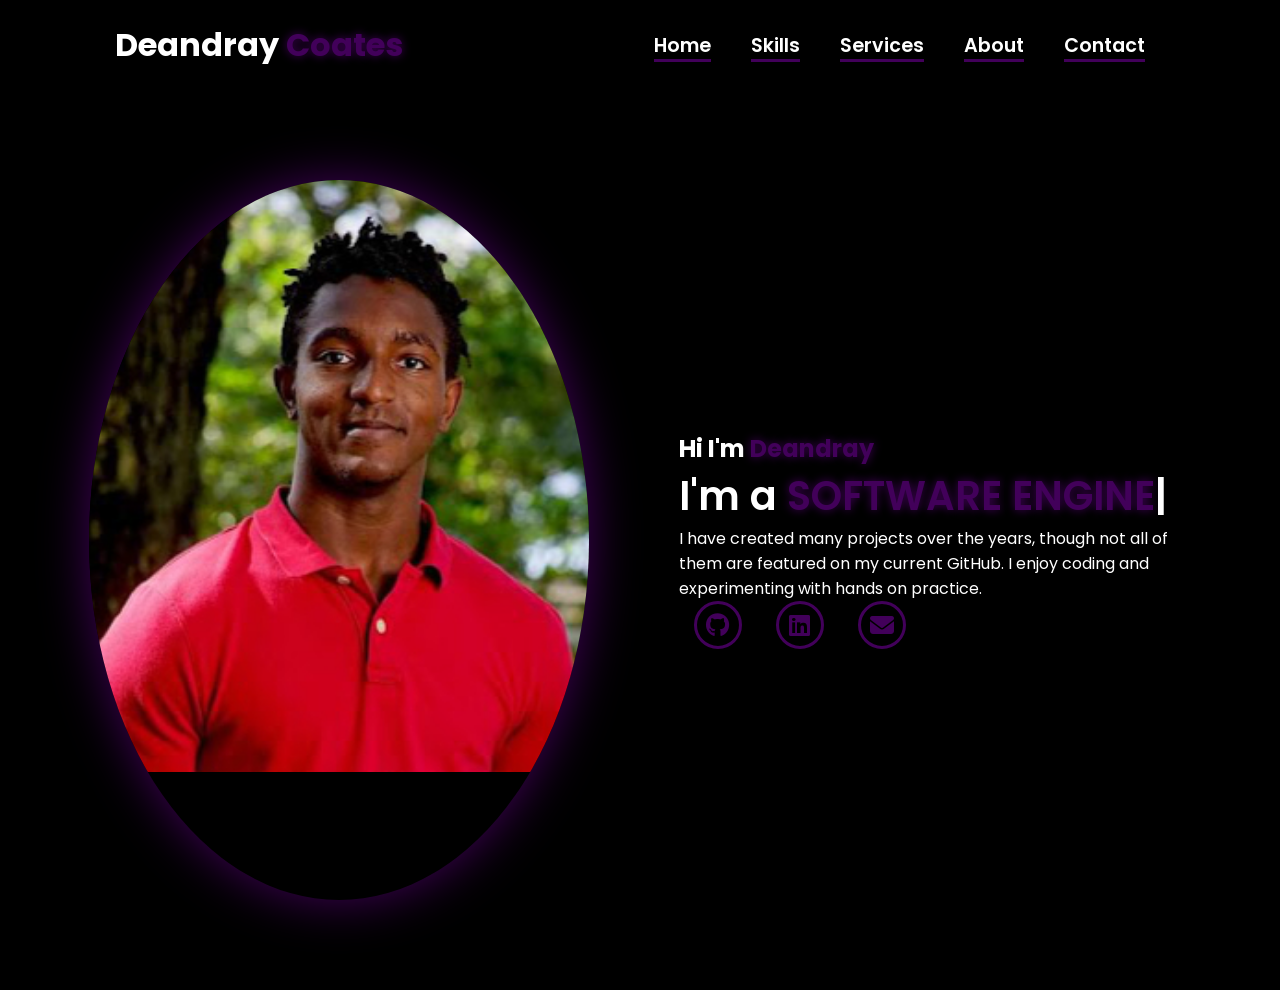
==== commit 2b03a008: "Update to webpage" ====
--- a/index.html
+++ b/index.html
@@ -1,119 +1,64 @@
-<!DOCTYPE HTML>
-<html>
-<head>
-    <title>Deandray Coates - Cloud Portfolio</title>
-    <meta charset="utf-8" />
-    <meta name="viewport" content="width=device-width, initial-scale=1, user-scalable=no" />
-    <link rel="stylesheet" href="assets/css/main.css" />
-</head>
-<body class="is-preload">
-
-<!-- Header -->
-<header id="header">
-    <div class="inner">
-        <a href="#" class="image avatar"><img src="images/Prof.jpg" alt="" /></a>
-        <h1 style="font-size: 2em;"><strong>Deandray Coates</strong></h1>
-        <p style="font-size: 1em;">
-			Louisiana State University<br />
-            Bachelor in Computer Science (Software Engineering) <br />
-            Aspiring Cloud Engineer | AWS Cloud Practitioner Certified
-        </p>
-    </div>
-</header>
-
-<!-- Main -->
-<div id="main">
-
-    <!-- One -->
-    <section id="one">
-        <header class="major">
-            <h2>Hi, I’m Deandray — Cloud Enthusiast & Software Engineer</h2>
-        </header>
-        <p>I’m passionate about building scalable, cloud-native solutions using AWS. I recently earned my AWS Cloud Practitioner certification and I’m working on hands-on projects like deploying websites on S3 and building serverless apps. My goal is to grow into a cloud engineering or DevOps role where I can solve real-world problems and keep learning every day.</p>
-        <ul class="actions">
-            <li><a href="#two" class="button">See My Work</a></li>
-        </ul>
-    </section>
-
-    <!-- Two -->
-    <section id="two">
-        <h2>Recent Work</h2>
-        <div class="row">
-            <article class="col-6 col-12-xsmall work-item">
-                <a href="images/fulls/01.jpg" class="image fit thumb"><img src="images/thumbs/01.jpg" alt="" /></a>
-                <h3>Personal Website on AWS</h3>
-                <p>Built and deployed this portfolio site using AWS S3 + CloudFront, showcasing cloud deployment and static hosting skills.</p>
-            </article>
-            <article class="col-6 col-12-xsmall work-item">
-                <a href="images/fulls/02.jpg" class="image fit thumb"><img src="images/thumbs/02.jpg" alt="" /></a>
-                <h3>Serverless App (Coming Soon)</h3>
-                <p>Developing a serverless to-do app using AWS Lambda, API Gateway, and DynamoDB to demonstrate cloud-native architecture.</p>
-            </article>
+  <!DOCTYPE html>
+  <html lang = "en">
+  <head>
+    <meta charset="UTF-8">
+    <meta name="viewport" content="width=device-width, initial-scale=1.0">
+    <link rel="stylesheet" href="https://cdnjs.cloudflare.com/ajax/libs/font-awesome/6.5.2/css/all.min.css">
+      <link rel="stylesheet" href="https://unpkg.com/aos@next/dist/aos.css" />
+    <link rel="stylesheet" href="style.css">
+    <title>Deandray Portfolio</title>
+    </head>
+  <body>
+    <nav>
+      <div class="nav-container">
+          <div class="logo" data-aos="zoom-in" data-aos-duration="1500">
+            Deandray <span>Coates</span>
+          </div>
+        <div class="links">
+          <div class = "link"data-aos="fade-up" data-aos-duration="1500" data-aos-delay="100"><a href= "#">Home</a></div>
+          <div class = "link"data-aos="fade-up" data-aos-duration="1500" data-aos-delay="200"><a href= "#">Skills</a></div>
+          <div class = "link"data-aos="fade-up" data-aos-duration="1500" data-aos-delay="300"><a href= "#">Services</a></div>
+          <div class = "link"data-aos="fade-up" data-aos-duration="1500" data-aos-delay="400"><a href= "#">About</a></div>
+          <div class = "link"data-aos="fade-up" data-aos-duration="1500" data-aos-delay="500"><a href= "#">Contact</a></div>
         </div>
-        <ul class="actions">
-            <li><a href="#" class="button">Full Portfolio</a></li>
-        </ul>
-    </section>
-
-    <!-- Three -->
-    <section id="three">
-        <h2>Get In Touch</h2>
-        <p>I’d love to connect! Feel free to reach out about cloud projects, collaboration opportunities, or career connections. Let’s build something great together.</p>
-        <div class="row">
-            <div class="col-8 col-12-small">
-                <form method="post" action="#">
-                    <div class="row gtr-uniform gtr-50">
-                        <div class="col-6 col-12-xsmall"><input type="text" name="name" id="name" placeholder="Name" /></div>
-                        <div class="col-6 col-12-xsmall"><input type="email" name="email" id="email" placeholder="Email" /></div>
-                        <div class="col-12"><textarea name="message" id="message" placeholder="Message" rows="4"></textarea></div>
-                    </div>
-                </form>
-                <ul class="actions">
-                    <li><input type="submit" value="Send Message" /></li>
-                </ul>
-            </div>
-            <div class="col-4 col-12-small">
-                <ul class="labeled-icons">
-                    <li>
-                        <h3 class="icon solid fa-envelope"><span class="label">Email</span></h3>
-                        <a href="mailto:daveadroid@gmail.com" target="_blank">daveadroid@gmail.com</a>
-                    </li>
-                    <li>
-                        <h3 class="icon brands fa-github"><span class="label">GitHub</span></h3>
-                        <a href="https://github.com/DAVEADROID" target="_blank">github.com/DAVEADROID</a>
-                    </li>
-                    <li>
-                        <h3 class="icon brands fa-linkedin"><span class="label">LinkedIn</span></h3>
-                        <a href="https://www.linkedin.com/in/deandray-coates/" target="_blank">linkedin.com/in/deandray-coates</a>
-                    </li>
-                </ul>
+        <i class="fa-solid fa-bars hamburg" onclick="hamburg()"></i>
+      </div>
+        <div class="dropdown">
+            <div class="links">
+              <a href = "#">Home</a>
+              <a href = "#">Skills</a>
+              <a href = "#">Services</a>
+              <a href = "#">About</a>
+              <a href = "#">Contact</a>
+              <i class="fa-solid fa-xmark cancel" onclick="cancel()"></i>
             </div>
         </div>
+      
+    </nav>
+    <section>
+      <div class = "main-container">
+        <div class="image" data-aos="zoom-out" data-aos-duration="3000">
+          <img src ="main.png" alt="">
+        </div>
+        <div class="content">
+          <h1 data-aos="fade-left" data-aos-duration="1500" data-aos-delay="700">Hi I'm <span> Deandray</span></h1>
+          <div class="typewriter" data-aos="fade-right" data-aos-duration="1500" data-aos-delay="900">I'm a <span class= "typewriter-text"></span><label for="">|</label></div>
+          <p data-aos="flip-down" data-aos-duration="1500" data-aos-delay="1100">I have created many projects over the years, though not all of them are featured on my current GitHub. I enjoy coding and experimenting with hands on practice.</p>
+          <div class="social-links">
+            <a href="https://github.com/DAVEADROID" data-aos="fade-up" data-aos-duration="1500" data-aos-delay="1300"><i class="fa-brands fa-github"></i></a>
+            <a href="https://www.linkedin.com/in/deandray-coates/ " data-aos="fade-up" data-aos-duration="1500" data-aos-delay="1400"><i class="fa-brands fa-linkedin"></i></a>
+            <a href="mailto:deandraycoates@gmail.com" data-aos="fade-up" data-aos-duration="1500" data-aos-delay="1500"><i class="fa-solid fa-envelope"></i></a>
+          </div>
+          <div class="button" data-aos="zoom-in" data-aos-duration="1500" data-aos-delay="1800">
+           <!-- <button>Hire me</button> -->
+          </div>
+        </div>
+      </div>
     </section>
-
-</div>
-
-<!-- Footer -->
-<footer id="footer">
-    <div class="inner">
-        <ul class="icons">
-            <li><a href="https://github.com/DAVEADROID" target="_blank"class="icon brands fa-github"><span class="label">GitHub</span></a></li>
-            <li><a href="https://www.linkedin.com/in/deandray-coates/" target="_blank" class="icon brands fa-linkedin"><span class="label">LinkedIn</span></a></li>
-            <li><a href="mailto:daveadroid@gmail.com" target="_blank" class="icon solid fa-envelope"><span class="label">Email</span></a></li>
-        </ul>
-        <ul class="copyright">
-            <li>&copy; Deandray Coates</li><li>Design: <a href="http://html5up.net">HTML5 UP</a></li>
-        </ul>
-    </div>
-</footer>
-
-<!-- Scripts -->
-<script src="assets/js/jquery.min.js"></script>
-<script src="assets/js/jquery.poptrox.min.js"></script>
-<script src="assets/js/browser.min.js"></script>
-<script src="assets/js/breakpoints.min.js"></script>
-<script src="assets/js/util.js"></script>
-<script src="assets/js/main.js"></script>
-
-</body>
-</html>
+      <script src="https://unpkg.com/aos@next/dist/aos.js"></script>
+  <script>
+    AOS.init({offset:0});
+  </script> 
+    <script src="script.js"></script>
+  </body>
+</html>
--- a/style.css
+++ b/style.css
@@ -0,0 +1,283 @@
+@import url('https://fonts.googleapis.com/css2?family=Poppins:wght@100;200;300;400;500;600&display=swap');
+
+*{
+  padding: 0;
+  margin: 0;
+  font-family: Poppins, sans-serif ;
+  box-sizing: border-box;
+}
+
+body{
+  width: 100%;
+  height: 100vh;
+  overflow: hidden;
+  background-color: black;
+}
+
+nav{
+  width: 100%;
+  height:10vh;
+  position:sticky;
+}
+
+.nav-container{
+  width: 100%;
+  height: 100%;
+  display: flex;
+  justify-content: space-around;
+  align-items: center;
+}
+
+.logo{
+  color: white;
+  font-size: 2rem;
+  font-weight:bold;
+}
+
+.logo span{
+  color:#42005a;
+  text-shadow: 0 0 10px #42005a;
+}
+
+.hamburg,
+.cancel{
+  cursor: pointer;
+  position:absolute;
+  right:15px;
+  top: 10px;
+  color:white;
+  display:none;
+  font-size: clamp(2.5rem, 0.5rem +5vw, 3rem);
+}
+
+.nav-container .links{
+  display:flex;
+}
+
+.nav-container .links a{
+  position: relative;
+  font-size: 1.2rem;
+  color:white;
+  margin:0 20px;
+  text-decoration: none;
+  font-weight: 550;
+  transition: 0.75s linear;
+}
+
+.nav-container .links a::before{
+  position:absolute;
+  content:"";
+  bottom: -3px;
+  left:0;
+  width:100%;
+  height: 3px;
+  background-color: #42005a;
+  transition: 0.5s linear;
+}
+
+.nav-container .links a:hover::before{
+  width:100%;
+
+}
+
+.nav-container .links a:hover{
+  color: #42005a;
+}
+
+.dropdown{
+  z-index:  100;
+  position: absolute;
+  top: 0;
+  transform: translateY(-500px);
+  width: 100%;
+  height:auto;
+  backdrop-filter: blur(4px) brightness(40%);
+  box-shadow: 0 0 20px black;
+  transition: 0.5s linear;
+}
+
+.dropdown .links a{
+  display: flex;
+  color: white;
+  text-decoration: none;
+  justify-content: center;
+  padding: 15px 0;
+  align-items: center;
+  transition: 0.2s linear;
+}
+
+.dropdown .links a:hover{
+  background-color: #42005a;
+}
+
+section{
+  width: 100%;
+  height: 100%;
+  display: flex;
+  justify-content: space-evenly;
+  align-items: center;
+}
+.main-container{
+  width: 100%;
+  height: 100%;
+  display: flex;
+  justify-content: space-evenly;
+  align-items: center;
+}
+
+.main-container .image{
+  width: 500px;
+  height: 80vh;
+  border-radius: 100%;
+  overflow: hidden;
+  box-shadow: 0 0 50px #42005a;
+}
+.main-container .image img{
+  width: 100%;
+}
+
+.main-container .image:hover{
+  animation: animate 1.5s ease-in-out infinite;
+}
+
+@keyframes animate{
+  0%{
+    scale: 1;
+  }
+
+  50%{
+    scale: 1.05;
+  }
+  100%{
+    scale: 1;
+  }
+}
+
+.main-container .content{
+  color: white;
+  width: 40%;
+  min-height: 100px;;
+}
+
+content h1{
+  font-size: clamp(1rem,1rem + 5vw, 1.8rem)
+}
+
+.content h1 span{
+  color: #42005a;
+  text-shadow: 0 0 10px #42005a;
+}
+
+.content .typewriter{
+  font-size: clamp(1rem, 1rem + 5vw, 2.5rem);
+  font-weight: 600;
+}
+
+.content .typewriter-text{
+  color:#42005a;
+  text-shadow: 0 0 10px #42005a;
+}
+
+.content .p{
+  font-size: clamp(0.4rem, 0.2rem + 9vw, 1rem);
+  margin: 10px 0;
+}
+
+.social-links i{
+  display: inline-flex;
+  justify-content: center;
+  align-items: center;
+  width: 3rem;
+  height: 3rem;
+  background-color: transparent;
+  border: 0.2rem solid #42005a;
+  border-radius: 50%;
+  color:#42005a;
+  margin: 0 15px;
+  font-size: 1.5rem;
+  transition: 0.2s linear;
+}
+
+.social-links i:hover{
+  scale: 1.3;
+  color:black;
+  background-color: #42005a;
+  filter: drop-shadow(0 0 10px #42005a);
+}
+
+.content button{
+  width: 50%;
+  height: 6vh;
+  margin:30px;
+  background-color:#42005a;
+  color:white;
+  border: none;
+  outline: none;
+  font-size: 120%;
+  font-weight: 700;
+  transition: 0.5s linear;
+}
+
+.content button:hover{
+  scale: 1.1;
+  color:#42005a;
+  border: 2px solid #42005a;
+  background-color:transparent;
+  font-weight: 700;
+  box-shadow: 0 0 40px #42005a;
+}
+
+@media (max-width: 884px){
+  nav.logo{
+    position:absolute;
+    top: 16px; 
+    left:15px;
+    font-size: 1.5rem;
+  }
+
+  .main-container{
+    display:flex;
+    flex-direction: column;
+  }
+
+  .nav-container .links{
+    display: none;
+  }
+
+  .hamburg,
+  .cancel{
+    display: block;
+  }
+
+  .main-container .content{
+    width:80%;
+  }
+
+  .social-links{
+    width:2.5rem;
+    height:2.5rem;
+    font-size: 1.5rem;
+  }
+
+  .main-container .image{
+    z-index:-1;
+    width:50%;
+    height:60%;
+  }
+}
+
+@media (max-width: 440px){
+  .main-container .image{
+    width: 50%;
+    height: 60%;
+    margin: 30px
+  }
+
+  .main-container .content{
+    width: 80%;
+  }
+
+  .main-container button{
+    margin-top: 15px;
+  }
+}
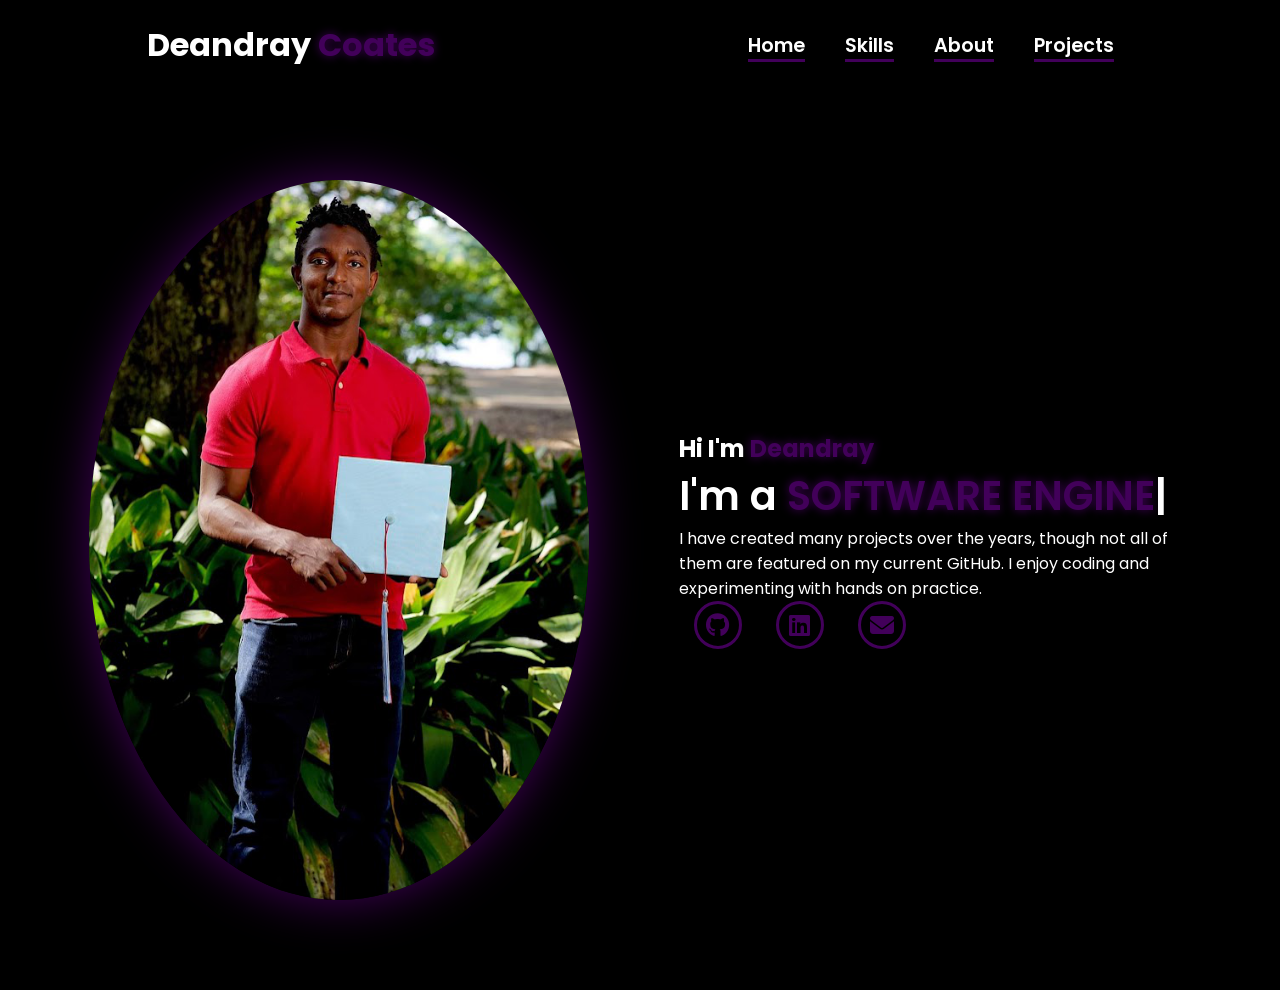
==== commit d0936fa3: "Updated to working Links and More pages" ====
--- a/index.html
+++ b/index.html
@@ -15,21 +15,19 @@
             Deandray <span>Coates</span>
           </div>
         <div class="links">
-          <div class = "link"data-aos="fade-up" data-aos-duration="1500" data-aos-delay="100"><a href= "#">Home</a></div>
-          <div class = "link"data-aos="fade-up" data-aos-duration="1500" data-aos-delay="200"><a href= "#">Skills</a></div>
-          <div class = "link"data-aos="fade-up" data-aos-duration="1500" data-aos-delay="300"><a href= "#">Services</a></div>
-          <div class = "link"data-aos="fade-up" data-aos-duration="1500" data-aos-delay="400"><a href= "#">About</a></div>
-          <div class = "link"data-aos="fade-up" data-aos-duration="1500" data-aos-delay="500"><a href= "#">Contact</a></div>
+          <div class = "link"data-aos="fade-up" data-aos-duration="1500" data-aos-delay="100"><a href= "index.html">Home</a></div>
+          <div class = "link"data-aos="fade-up" data-aos-duration="1500" data-aos-delay="200"><a href= "skills.html">Skills</a></div>
+          <div class = "link"data-aos="fade-up" data-aos-duration="1500" data-aos-delay="400"><a href= "about.html">About</a></div>
+          <div class = "link"data-aos="fade-up" data-aos-duration="1500" data-aos-delay="500"><a href= "projects.html">Projects</a></div>
         </div>
         <i class="fa-solid fa-bars hamburg" onclick="hamburg()"></i>
       </div>
         <div class="dropdown">
             <div class="links">
-              <a href = "#">Home</a>
-              <a href = "#">Skills</a>
-              <a href = "#">Services</a>
-              <a href = "#">About</a>
-              <a href = "#">Contact</a>
+              <a href = "index.html">Go to home page</a>
+              <a href = "skills.html">GO to the skills page</a>
+              <a href = "about.html">Go to about page</a>
+              <a href = "projects.html">Go to projects page</a>
               <i class="fa-solid fa-xmark cancel" onclick="cancel()"></i>
             </div>
         </div>
--- a/style.css
+++ b/style.css
@@ -269,7 +269,7 @@
 @media (max-width: 440px){
   .main-container .image{
     width: 50%;
-    height: 60%;
+    height: 30%;
     margin: 30px
   }
 
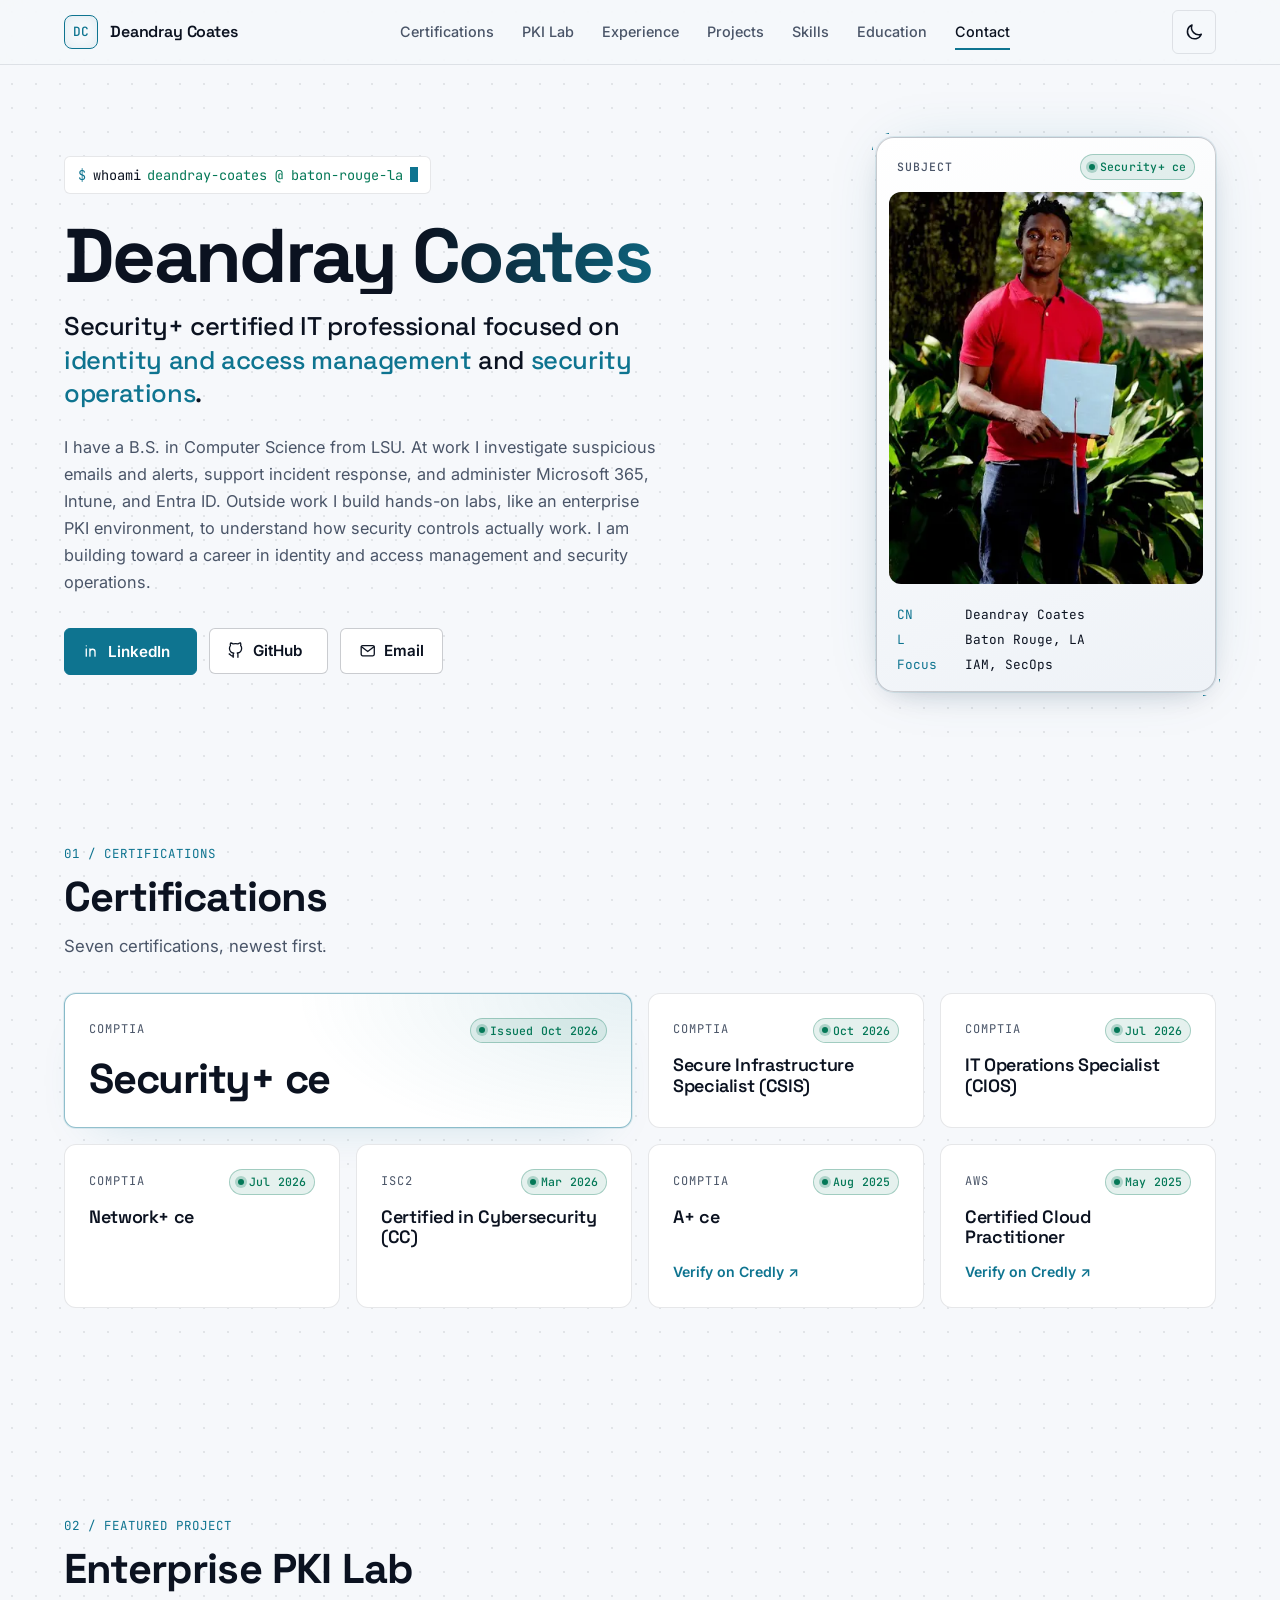
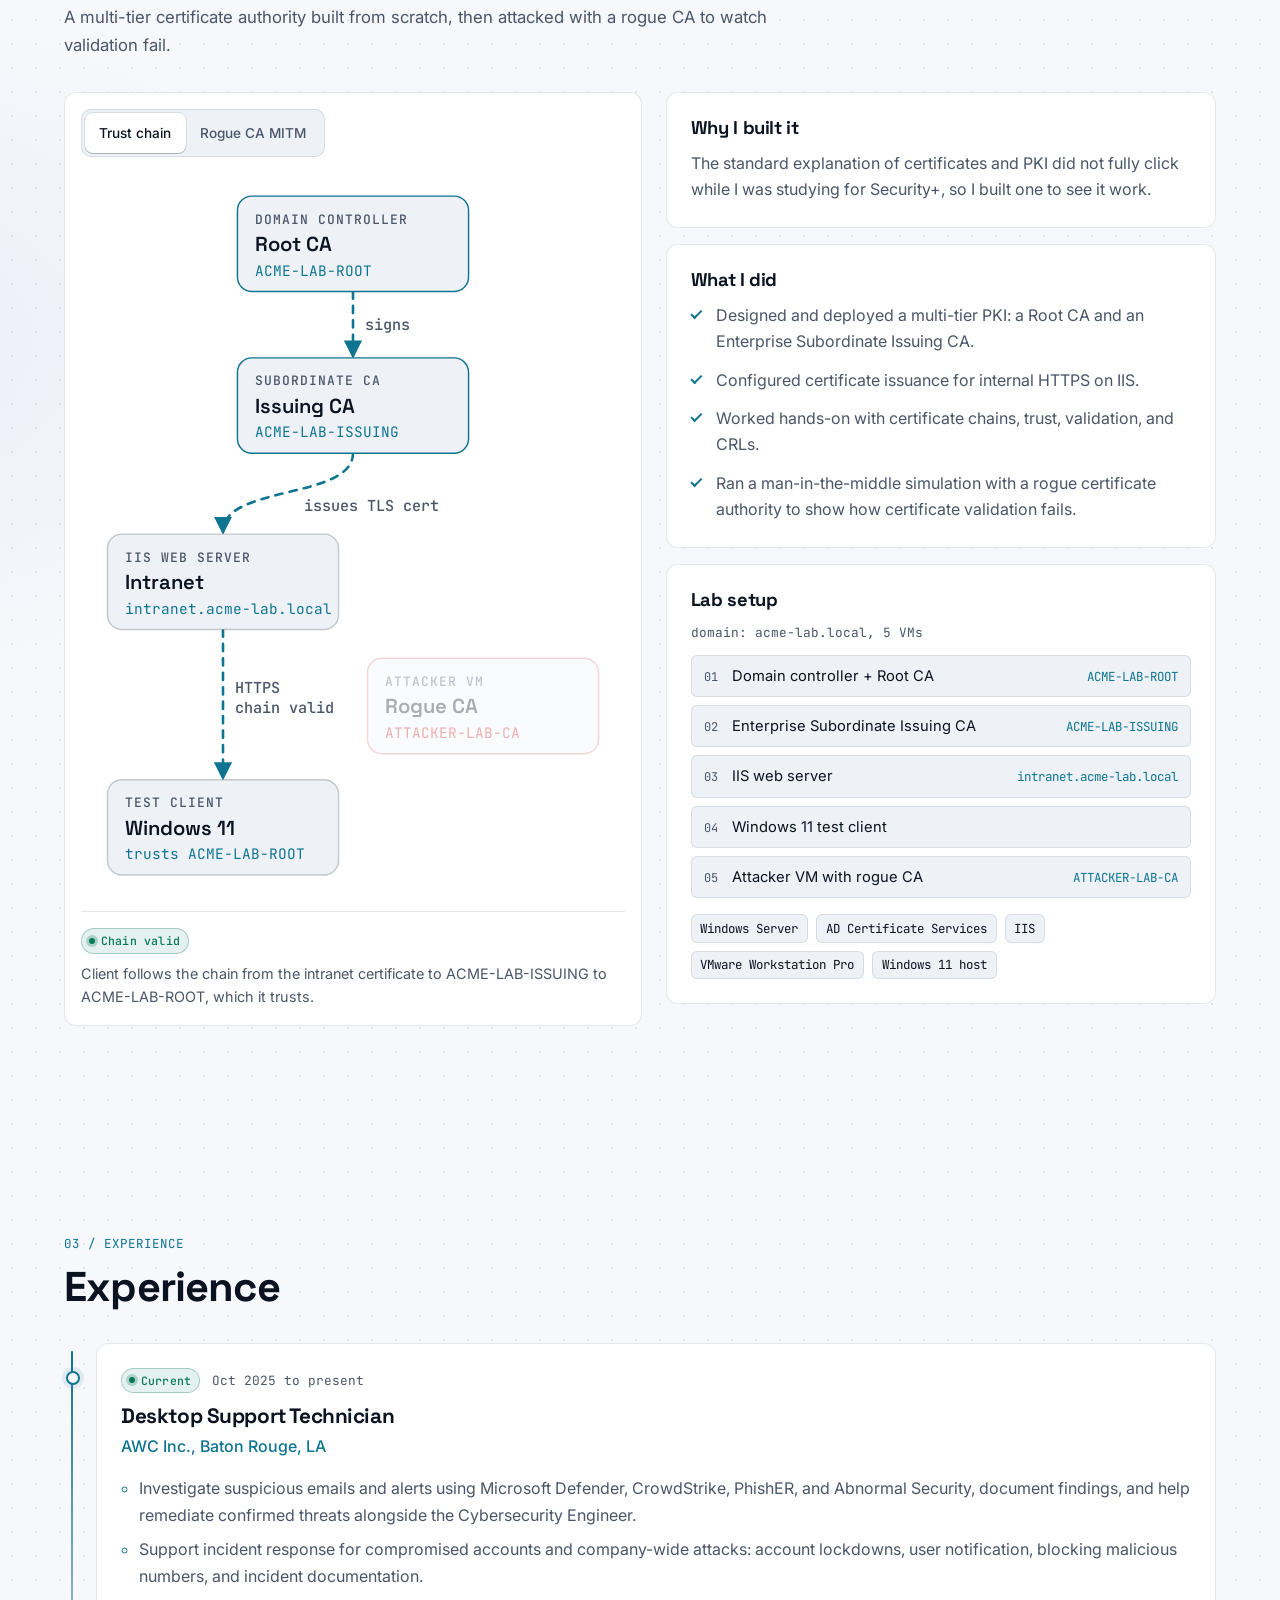
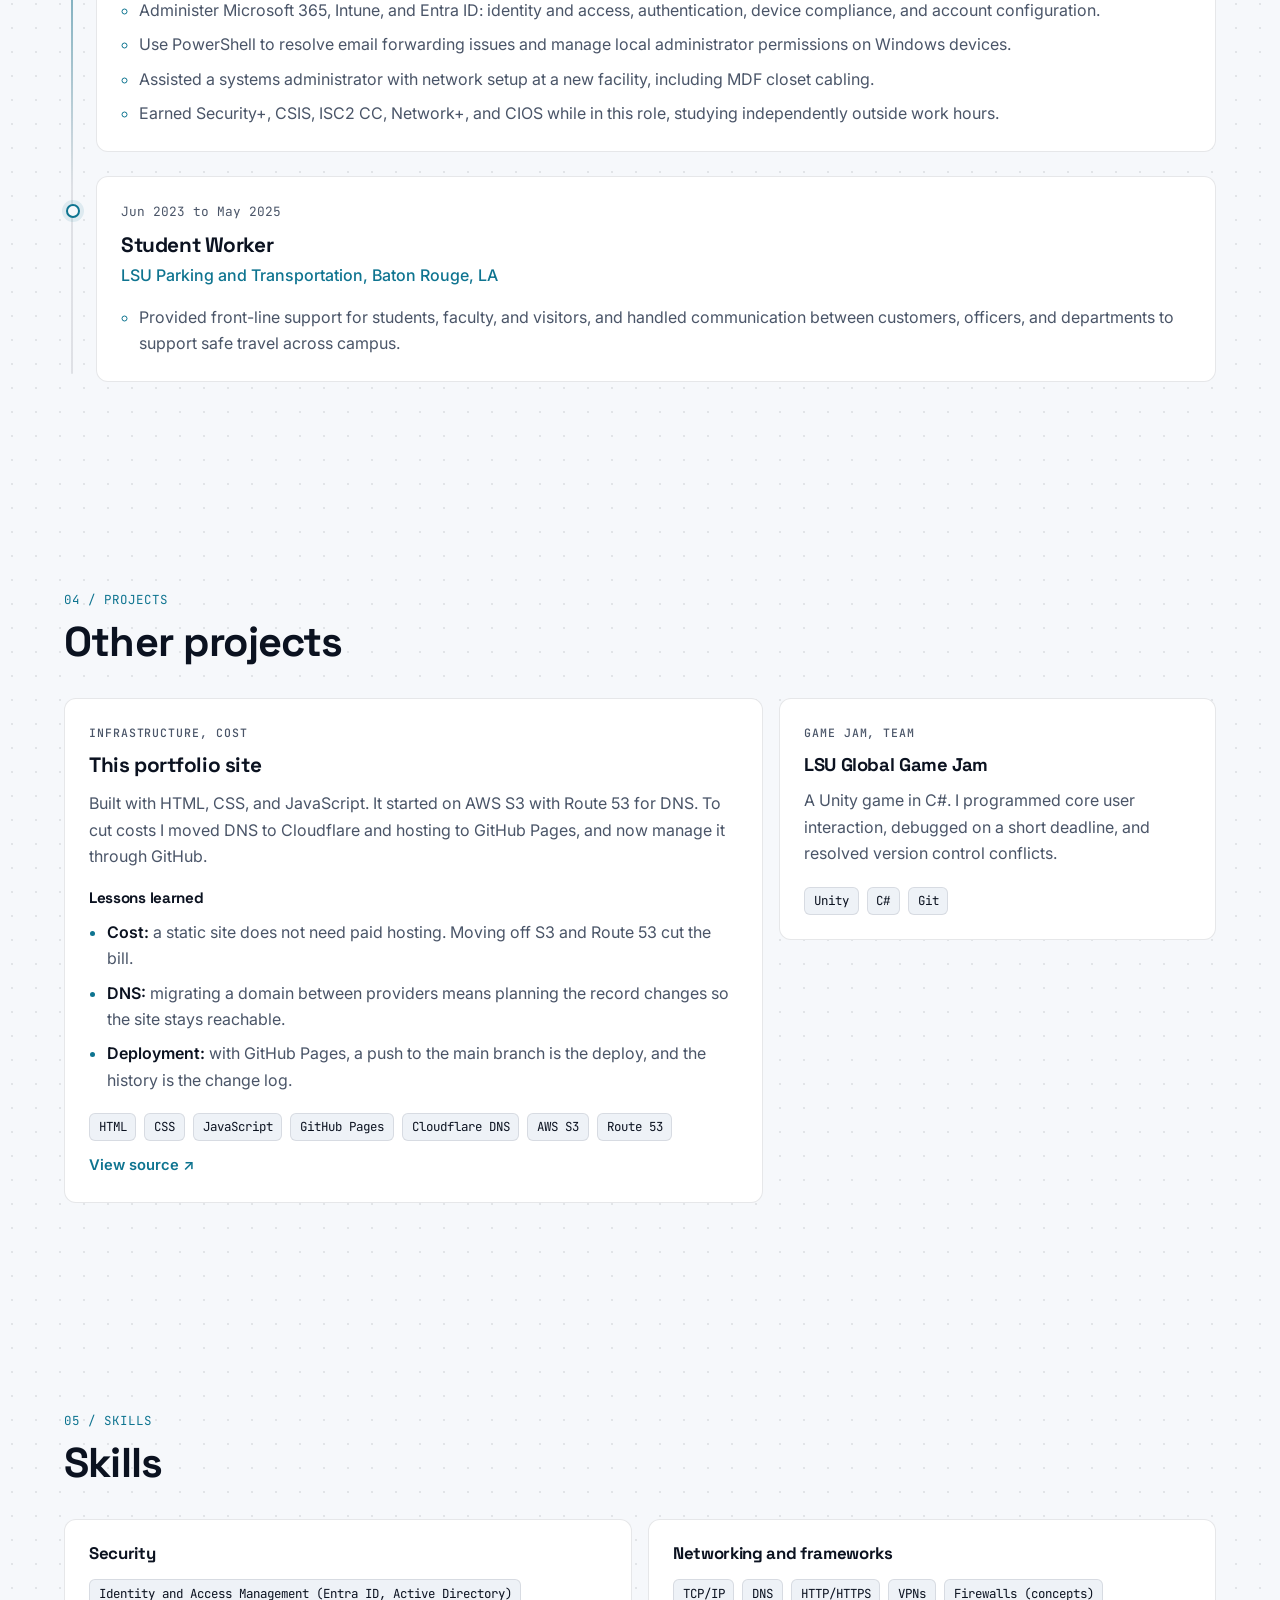
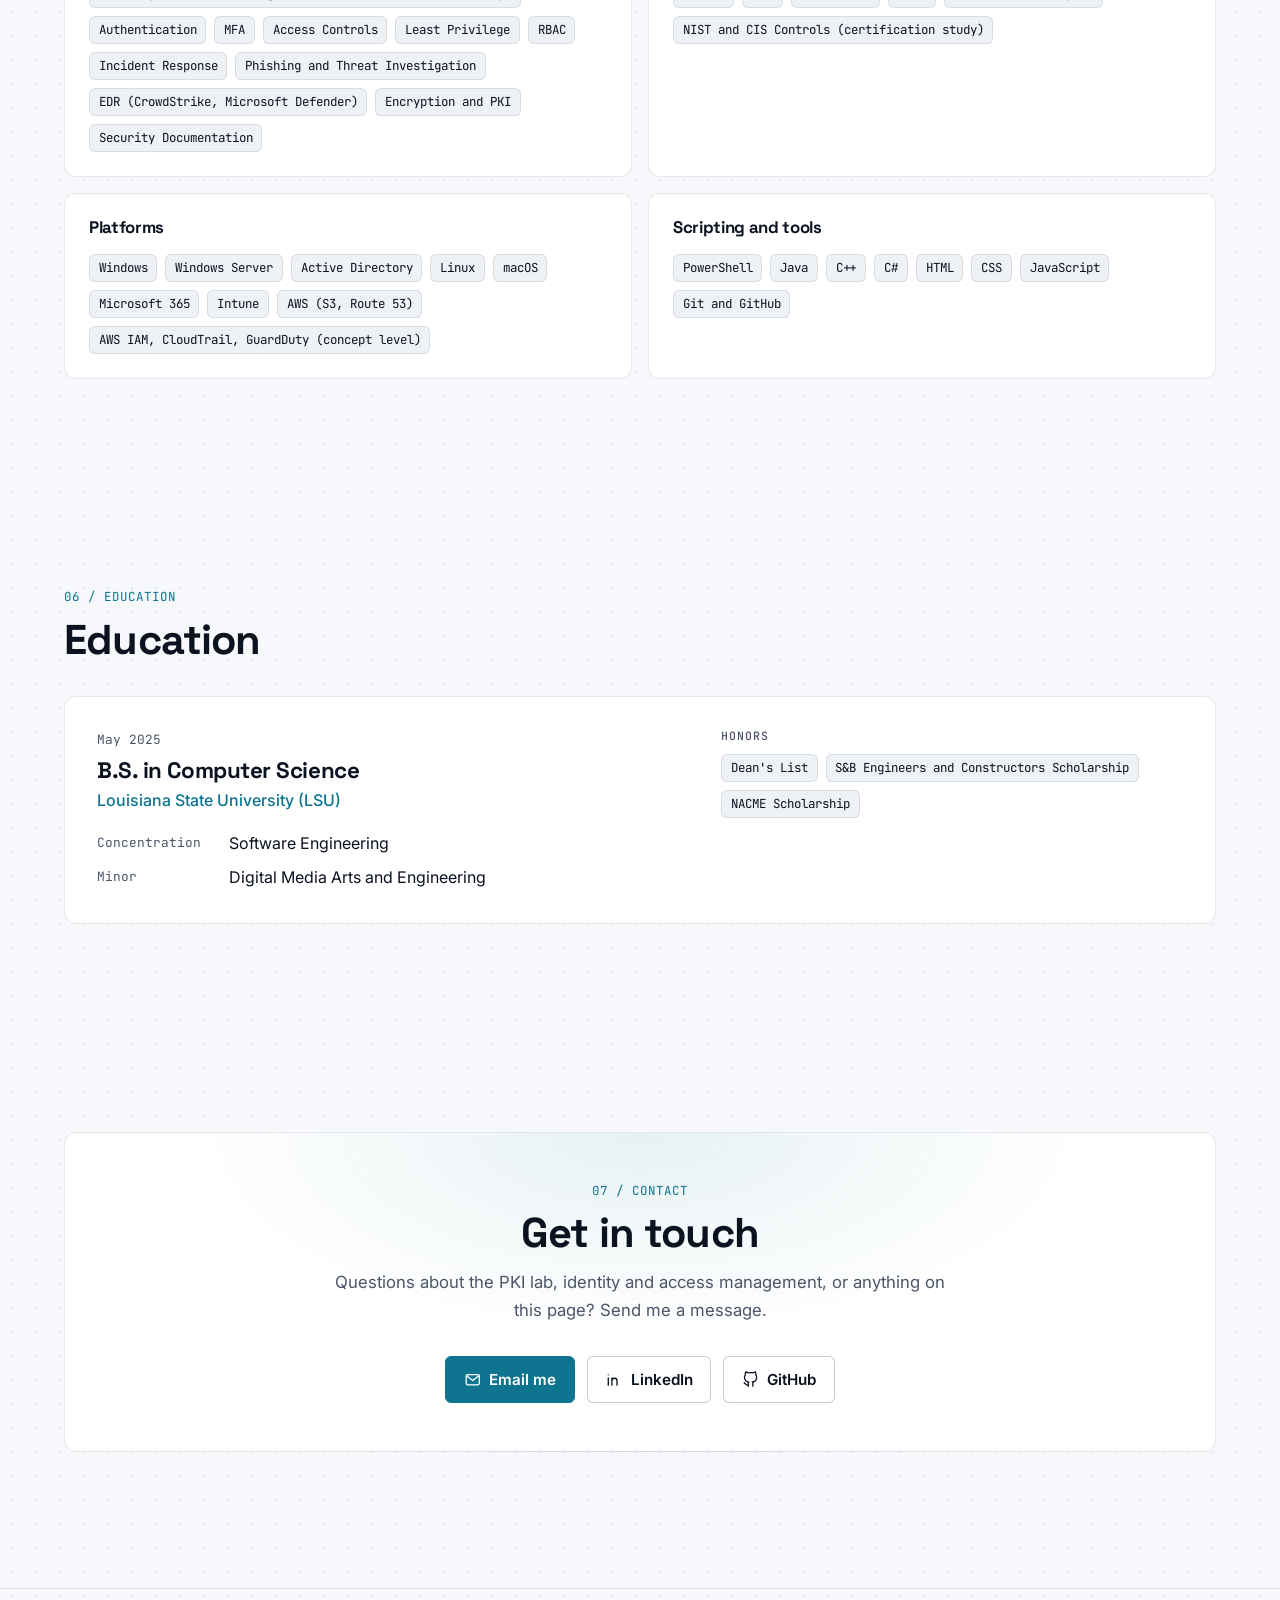
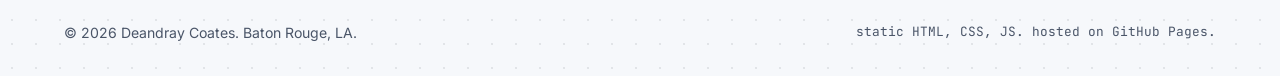
==== commit e43265a3: "Redesign as single-page "Trust Chain" portfolio - Replace the four-page layout with one responsive p" ====
--- a/index.html
+++ b/index.html
@@ -1,62 +1,529 @@
-  <!DOCTYPE html>
-  <html lang = "en">
-  <head>
-    <meta charset="UTF-8">
-    <meta name="viewport" content="width=device-width, initial-scale=1.0">
-    <link rel="stylesheet" href="https://cdnjs.cloudflare.com/ajax/libs/font-awesome/6.5.2/css/all.min.css">
-      <link rel="stylesheet" href="https://unpkg.com/aos@next/dist/aos.css" />
-    <link rel="stylesheet" href="style.css">
-    <title>Deandray Portfolio</title>
-    </head>
-  <body>
-    <nav>
-      <div class="nav-container">
-          <div class="logo" data-aos="zoom-in" data-aos-duration="1500">
-            Deandray <span>Coates</span>
-          </div>
-        <div class="links">
-          <div class = "link"data-aos="fade-up" data-aos-duration="1500" data-aos-delay="100"><a href= "index.html">Home</a></div>
-          <div class = "link"data-aos="fade-up" data-aos-duration="1500" data-aos-delay="200"><a href= "skills.html">Skills</a></div>
-          <div class = "link"data-aos="fade-up" data-aos-duration="1500" data-aos-delay="400"><a href= "about.html">About</a></div>
-          <div class = "link"data-aos="fade-up" data-aos-duration="1500" data-aos-delay="500"><a href= "projects.html">Projects</a></div>
-        </div>
-        <i class="fa-solid fa-bars hamburg" onclick="hamburg()"></i>
+<!DOCTYPE html>
+<html lang="en" data-theme="dark">
+<head>
+  <meta charset="UTF-8">
+  <meta name="viewport" content="width=device-width, initial-scale=1">
+  <title>Deandray Coates | IAM and Security Operations</title>
+  <meta name="description" content="Deandray Coates is a Security+ certified IT professional in Baton Rouge, LA, focused on identity and access management and security operations.">
+  <meta name="author" content="Deandray Coates">
+  <link rel="canonical" href="https://deandraycoates.com/">
+  <meta name="color-scheme" content="dark light">
+  <meta name="theme-color" content="#0a0e14">
+
+  <!-- Open Graph / link previews (LinkedIn, Slack, etc.) -->
+  <meta property="og:type" content="website">
+  <meta property="og:url" content="https://deandraycoates.com/">
+  <meta property="og:title" content="Deandray Coates | IAM and Security Operations">
+  <meta property="og:description" content="Security+ certified IT professional focused on identity and access management and security operations.">
+  <meta property="og:image" content="https://deandraycoates.com/og-image.png">
+  <meta property="og:image:width" content="1200">
+  <meta property="og:image:height" content="630">
+  <meta property="og:image:alt" content="Deandray Coates, Security+ certified IT professional focused on identity and access management and security operations.">
+  <meta name="twitter:card" content="summary_large_image">
+
+  <link rel="icon" href="favicon.svg" type="image/svg+xml">
+
+  <!-- Apply the saved or system theme before first paint to avoid a flash -->
+  <script>
+    (function () {
+      var theme = null;
+      try { theme = localStorage.getItem('theme'); } catch (e) {}
+      if (theme !== 'light' && theme !== 'dark') {
+        theme = window.matchMedia('(prefers-color-scheme: light)').matches ? 'light' : 'dark';
+      }
+      document.documentElement.setAttribute('data-theme', theme);
+      document.documentElement.classList.add('js');
+    })();
+  </script>
+
+  <!-- Fonts: Space Grotesk (display), Inter (body), JetBrains Mono (technical accents) -->
+  <link rel="preconnect" href="https://fonts.googleapis.com">
+  <link rel="preconnect" href="https://fonts.gstatic.com" crossorigin>
+  <link rel="stylesheet" href="https://fonts.googleapis.com/css2?family=Inter:wght@400;500;600&family=JetBrains+Mono:wght@400;500&family=Space+Grotesk:wght@500;600;700&display=swap">
+  <link rel="stylesheet" href="style.css">
+</head>
+<body>
+  <a class="skip-link" href="#main">Skip to content</a>
+
+  <!-- ============ Navigation ============ -->
+  <header class="site-header">
+    <nav class="nav container" aria-label="Primary">
+      <a class="brand" href="#top">
+        <span class="brand-mark" aria-hidden="true">DC</span>
+        <span class="brand-name">Deandray Coates</span>
+      </a>
+
+      <ul class="nav-links" id="nav-links">
+        <li><a href="#certifications">Certifications</a></li>
+        <li><a href="#pki-lab">PKI Lab</a></li>
+        <li><a href="#experience">Experience</a></li>
+        <li><a href="#projects">Projects</a></li>
+        <li><a href="#skills">Skills</a></li>
+        <li><a href="#education">Education</a></li>
+        <li><a href="#contact">Contact</a></li>
+      </ul>
+
+      <div class="nav-actions">
+        <button class="icon-btn theme-toggle" type="button" aria-label="Switch to light theme">
+          <!-- Sun (shown in dark theme) -->
+          <svg class="icon icon-sun" viewBox="0 0 24 24" aria-hidden="true"><circle cx="12" cy="12" r="4.5"/><path d="M12 2v2.5M12 19.5V22M4.2 4.2l1.8 1.8M18 18l1.8 1.8M2 12h2.5M19.5 12H22M4.2 19.8 6 18M18 6l1.8-1.8"/></svg>
+          <!-- Moon (shown in light theme) -->
+          <svg class="icon icon-moon" viewBox="0 0 24 24" aria-hidden="true"><path d="M20.5 14.5A8.5 8.5 0 0 1 9.5 3.5a8.5 8.5 0 1 0 11 11Z"/></svg>
+        </button>
+        <button class="icon-btn menu-toggle" type="button" aria-expanded="false" aria-controls="nav-links" aria-label="Open menu">
+          <svg class="icon" viewBox="0 0 24 24" aria-hidden="true"><path class="menu-line menu-line-1" d="M4 7h16"/><path class="menu-line menu-line-2" d="M4 12h16"/><path class="menu-line menu-line-3" d="M4 17h16"/></svg>
+        </button>
       </div>
-        <div class="dropdown">
-            <div class="links">
-              <a href = "index.html">Go to home page</a>
-              <a href = "skills.html">GO to the skills page</a>
-              <a href = "about.html">Go to about page</a>
-              <a href = "projects.html">Go to projects page</a>
-              <i class="fa-solid fa-xmark cancel" onclick="cancel()"></i>
-            </div>
-        </div>
-      
     </nav>
-    <section>
-      <div class = "main-container">
-        <div class="image" data-aos="zoom-out" data-aos-duration="3000">
-          <img src ="main.png" alt="">
-        </div>
-        <div class="content">
-          <h1 data-aos="fade-left" data-aos-duration="1500" data-aos-delay="700">Hi I'm <span> Deandray</span></h1>
-          <div class="typewriter" data-aos="fade-right" data-aos-duration="1500" data-aos-delay="900">I'm a <span class= "typewriter-text"></span><label for="">|</label></div>
-          <p data-aos="flip-down" data-aos-duration="1500" data-aos-delay="1100">I have created many projects over the years, though not all of them are featured on my current GitHub. I enjoy coding and experimenting with hands on practice.</p>
-          <div class="social-links">
-            <a href="https://github.com/DAVEADROID" data-aos="fade-up" data-aos-duration="1500" data-aos-delay="1300"><i class="fa-brands fa-github"></i></a>
-            <a href="https://www.linkedin.com/in/deandray-coates/ " data-aos="fade-up" data-aos-duration="1500" data-aos-delay="1400"><i class="fa-brands fa-linkedin"></i></a>
-            <a href="mailto:deandraycoates@gmail.com" data-aos="fade-up" data-aos-duration="1500" data-aos-delay="1500"><i class="fa-solid fa-envelope"></i></a>
-          </div>
-          <div class="button" data-aos="zoom-in" data-aos-duration="1500" data-aos-delay="1800">
-           <!-- <button>Hire me</button> -->
-          </div>
-        </div>
+  </header>
+
+  <main id="main">
+    <!-- ============ Hero ============ -->
+    <section class="hero container" id="top" aria-labelledby="hero-title">
+      <div class="hero-copy">
+        <p class="terminal">
+          <span class="sr-only">whoami: Deandray Coates, Baton Rouge, LA</span>
+          <span class="prompt" aria-hidden="true">$</span>
+          <span class="terminal-cmd" aria-hidden="true" data-type="whoami">whoami</span>
+          <span class="terminal-out" aria-hidden="true">deandray-coates @ baton-rouge-la</span>
+          <span class="caret" aria-hidden="true"></span>
+        </p>
+
+        <h1 id="hero-title" class="hero-title">
+          <span class="hero-name">Deandray Coates</span>
+          <span class="hero-headline">Security+ certified IT professional focused on <em>identity and access management</em> and <em>security operations</em>.</span>
+        </h1>
+
+        <p class="hero-bio">
+          I have a B.S. in Computer Science from LSU. At work I investigate suspicious emails and alerts, support incident response, and administer Microsoft 365, Intune, and Entra ID. Outside work I build hands-on labs, like an enterprise PKI environment, to understand how security controls actually work. I am building toward a career in identity and access management and security operations.
+        </p>
+
+        <ul class="hero-links" aria-label="Contact links">
+          <li>
+            <a class="btn btn-primary" href="https://www.linkedin.com/in/deandray-coates/" target="_blank" rel="noopener">
+              <svg class="icon" viewBox="0 0 24 24" aria-hidden="true"><path d="M4.5 9.5v10M4.5 5.2v.1M9.5 19.5v-6a3.5 3.5 0 0 1 7 0v6M9.5 9.5v10M16.5 13.5v6"/></svg>
+              LinkedIn<span class="sr-only"> (opens in a new tab)</span>
+            </a>
+          </li>
+          <li>
+            <a class="btn" href="https://github.com/DAVEADROID" target="_blank" rel="noopener">
+              <svg class="icon" viewBox="0 0 24 24" aria-hidden="true"><path d="M9 19c-4 1.3-4-2-6-2.5M15 21v-3.5a3 3 0 0 0-.9-2.4c3-.3 6-1.5 6-6.6a5.2 5.2 0 0 0-1.4-3.6 4.8 4.8 0 0 0-.1-3.6s-1.1-.3-3.6 1.4a12.4 12.4 0 0 0-6.5 0C6 1.1 4.9 1.4 4.9 1.4a4.8 4.8 0 0 0-.1 3.6A5.2 5.2 0 0 0 3.4 8.6c0 5 3 6.3 6 6.6a3 3 0 0 0-.9 2.4V21"/></svg>
+              GitHub<span class="sr-only"> (opens in a new tab)</span>
+            </a>
+          </li>
+          <li>
+            <a class="btn" href="mailto:deandraycoates@gmail.com">
+              <svg class="icon" viewBox="0 0 24 24" aria-hidden="true"><rect x="3" y="5" width="18" height="14" rx="2"/><path d="m3.5 6.5 8.5 6.5 8.5-6.5"/></svg>
+              Email
+            </a>
+          </li>
+        </ul>
       </div>
-    </section>
-      <script src="https://unpkg.com/aos@next/dist/aos.js"></script>
-  <script>
-    AOS.init({offset:0});
-  </script> 
-    <script src="script.js"></script>
-  </body>
-</html>+
+      <!-- Photo framed as a certificate "subject" card -->
+      <figure class="id-card" aria-label="Profile">
+        <div class="id-card-head">
+          <span class="mono-label">subject</span>
+          <span class="status status-ok"><span class="dot" aria-hidden="true"></span>Security+ ce</span>
+        </div>
+        <picture>
+          <source srcset="main-400.webp 400w, main.webp 589w" sizes="320px" type="image/webp">
+          <img class="id-photo" src="main.webp" width="589" height="880" alt="Deandray Coates smiling outdoors, wearing a red polo shirt and holding a light blue graduation cap." fetchpriority="high">
+        </picture>
+        <dl class="id-fields">
+          <div><dt>CN</dt><dd>Deandray Coates</dd></div>
+          <div><dt>L</dt><dd>Baton Rouge, LA</dd></div>
+          <div><dt>Focus</dt><dd>IAM, SecOps</dd></div>
+        </dl>
+      </figure>
+    </section>
+
+    <!-- ============ Certifications ============ -->
+    <section class="section container" id="certifications" aria-labelledby="certs-title">
+      <header class="section-head reveal">
+        <p class="eyebrow">01 / certifications</p>
+        <h2 id="certs-title">Certifications</h2>
+        <p class="section-lede">Seven certifications, newest first.</p>
+      </header>
+
+      <ul class="cert-grid">
+        <li class="cert cert-featured reveal">
+          <div class="cert-top">
+            <span class="cert-issuer">CompTIA</span>
+            <span class="status status-ok"><span class="dot" aria-hidden="true"></span>Issued Oct 2026</span>
+          </div>
+          <h3 class="cert-name">Security+ ce</h3>
+          <!-- TODO: add Credly/CompTIA verification link for Security+ ce when provided -->
+        </li>
+        <li class="cert reveal">
+          <div class="cert-top">
+            <span class="cert-issuer">CompTIA</span>
+            <span class="status status-ok"><span class="dot" aria-hidden="true"></span>Oct 2026</span>
+          </div>
+          <h3 class="cert-name">Secure Infrastructure Specialist (CSIS)</h3>
+          <!-- TODO: add verification link for CSIS when provided -->
+        </li>
+        <li class="cert reveal">
+          <div class="cert-top">
+            <span class="cert-issuer">CompTIA</span>
+            <span class="status status-ok"><span class="dot" aria-hidden="true"></span>Jul 2026</span>
+          </div>
+          <h3 class="cert-name">IT Operations Specialist (CIOS)</h3>
+          <!-- TODO: add verification link for CIOS when provided -->
+        </li>
+        <li class="cert reveal">
+          <div class="cert-top">
+            <span class="cert-issuer">CompTIA</span>
+            <span class="status status-ok"><span class="dot" aria-hidden="true"></span>Jul 2026</span>
+          </div>
+          <h3 class="cert-name">Network+ ce</h3>
+          <!-- TODO: add verification link for Network+ ce when provided -->
+        </li>
+        <li class="cert reveal">
+          <div class="cert-top">
+            <span class="cert-issuer">ISC2</span>
+            <span class="status status-ok"><span class="dot" aria-hidden="true"></span>Mar 2026</span>
+          </div>
+          <h3 class="cert-name">Certified in Cybersecurity (CC)</h3>
+          <!-- TODO: add verification link for ISC2 CC when provided -->
+        </li>
+        <li class="cert reveal">
+          <div class="cert-top">
+            <span class="cert-issuer">CompTIA</span>
+            <span class="status status-ok"><span class="dot" aria-hidden="true"></span>Aug 2025</span>
+          </div>
+          <h3 class="cert-name">A+ ce</h3>
+          <a class="cert-link" href="https://www.credly.com/badges/aaa06f75-6871-46f0-96cb-b312cd6e51a9/linked_in_profile" target="_blank" rel="noopener">Verify on Credly<span class="sr-only"> (CompTIA A+, opens in a new tab)</span> <span aria-hidden="true">&#8599;</span></a>
+        </li>
+        <li class="cert reveal">
+          <div class="cert-top">
+            <span class="cert-issuer">AWS</span>
+            <span class="status status-ok"><span class="dot" aria-hidden="true"></span>May 2025</span>
+          </div>
+          <h3 class="cert-name">Certified Cloud Practitioner</h3>
+          <a class="cert-link" href="https://www.credly.com/badges/f5d678f9-4a6d-4ebb-bc60-385f972e2e8d/linked_in_profile" target="_blank" rel="noopener">Verify on Credly<span class="sr-only"> (AWS Cloud Practitioner, opens in a new tab)</span> <span aria-hidden="true">&#8599;</span></a>
+        </li>
+      </ul>
+    </section>
+
+    <!-- ============ Featured project: Enterprise PKI Lab ============ -->
+    <section class="section container" id="pki-lab" aria-labelledby="pki-title">
+      <header class="section-head reveal">
+        <p class="eyebrow">02 / featured project</p>
+        <h2 id="pki-title">Enterprise PKI Lab</h2>
+        <p class="section-lede">A multi-tier certificate authority built from scratch, then attacked with a rogue CA to watch validation fail.</p>
+      </header>
+
+      <div class="pki-layout">
+        <!-- Interactive diagram -->
+        <div class="pki-diagram-card reveal">
+          <div class="pki-controls" role="group" aria-label="Diagram view">
+            <button type="button" class="seg-btn" data-mode="trust" aria-pressed="true">Trust chain</button>
+            <button type="button" class="seg-btn" data-mode="mitm" aria-pressed="false">Rogue CA MITM</button>
+          </div>
+
+          <svg class="pki-diagram" data-mode="trust" viewBox="0 0 360 500" role="img" aria-labelledby="pki-svg-title pki-svg-desc">
+            <title id="pki-svg-title">acme-lab.local PKI architecture</title>
+            <desc id="pki-svg-desc">Five virtual machines. The Root CA, ACME-LAB-ROOT, on the domain controller signs the Enterprise Subordinate Issuing CA, ACME-LAB-ISSUING. The Issuing CA issues the TLS certificate for the IIS web server intranet.acme-lab.local. The Windows 11 test client trusts ACME-LAB-ROOT, so the HTTPS chain validates. In the man-in-the-middle view, an attacker VM with a rogue CA, ATTACKER-LAB-CA, intercepts traffic and presents its own certificate. That certificate does not chain to ACME-LAB-ROOT, so validation fails.</desc>
+            <defs>
+              <marker id="arrow-ok" viewBox="0 0 10 10" refX="8" refY="5" markerWidth="7" markerHeight="7" orient="auto-start-reverse"><path d="M0 0 10 5 0 10z" class="arrow-ok"/></marker>
+              <marker id="arrow-bad" viewBox="0 0 10 10" refX="8" refY="5" markerWidth="7" markerHeight="7" orient="auto-start-reverse"><path d="M0 0 10 5 0 10z" class="arrow-bad"/></marker>
+            </defs>
+
+            <!-- Links: legitimate trust chain -->
+            <g class="links-trust">
+              <path class="link link-ok" d="M180 82 L180 126" marker-end="url(#arrow-ok)"/>
+              <text class="link-label" x="188" y="109">signs</text>
+              <path class="link link-ok" d="M180 194 C180 226 90 216 90 248" marker-end="url(#arrow-ok)"/>
+              <text class="link-label" x="146" y="234">issues TLS cert</text>
+              <path class="link link-ok link-https" d="M90 316 L90 418" marker-end="url(#arrow-ok)"/>
+              <text class="link-label link-https-label" x="98" y="360">HTTPS</text>
+              <text class="link-label link-https-label" x="98" y="374">chain valid</text>
+            </g>
+
+            <!-- Links: rogue CA man-in-the-middle -->
+            <g class="links-mitm">
+              <path class="link link-bad" d="M270 336 C270 302 232 283 172 283" marker-end="url(#arrow-bad)"/>
+              <text class="link-label link-label-bad" x="278" y="322">intercepts</text>
+              <path class="link link-bad" d="M268 402 C268 436 230 453 172 453" marker-end="url(#arrow-bad)"/>
+              <text class="link-label link-label-bad" x="192" y="482">presents rogue cert</text>
+              <path class="link link-broken" d="M312 336 C330 270 322 200 264 166"/>
+              <g class="break-x" transform="translate(323 252)"><path d="M-5 -5 5 5M5 -5 -5 5"/></g>
+              <text class="link-label link-label-bad" x="314" y="258" text-anchor="end">no path to root</text>
+            </g>
+
+            <!-- Nodes -->
+            <g class="node node-root" transform="translate(100 16)">
+              <rect width="160" height="66" rx="10"/>
+              <text class="node-tag" x="12" y="19">DOMAIN CONTROLLER</text>
+              <text class="node-title" x="12" y="38">Root CA</text>
+              <text class="node-sub" x="12" y="55">ACME-LAB-ROOT</text>
+            </g>
+            <g class="node node-issuing" transform="translate(100 128)">
+              <rect width="160" height="66" rx="10"/>
+              <text class="node-tag" x="12" y="19">SUBORDINATE CA</text>
+              <text class="node-title" x="12" y="38">Issuing CA</text>
+              <text class="node-sub" x="12" y="55">ACME-LAB-ISSUING</text>
+            </g>
+            <g class="node node-web" transform="translate(10 250)">
+              <rect width="160" height="66" rx="10"/>
+              <text class="node-tag" x="12" y="19">IIS WEB SERVER</text>
+              <text class="node-title" x="12" y="38">Intranet</text>
+              <text class="node-sub" x="12" y="55">intranet.acme-lab.local</text>
+            </g>
+            <g class="node node-attacker" transform="translate(190 336)">
+              <rect width="160" height="66" rx="10"/>
+              <text class="node-tag" x="12" y="19">ATTACKER VM</text>
+              <text class="node-title" x="12" y="38">Rogue CA</text>
+              <text class="node-sub" x="12" y="55">ATTACKER-LAB-CA</text>
+            </g>
+            <g class="node node-client" transform="translate(10 420)">
+              <rect width="160" height="66" rx="10"/>
+              <text class="node-tag" x="12" y="19">TEST CLIENT</text>
+              <text class="node-title" x="12" y="38">Windows 11</text>
+              <text class="node-sub" x="12" y="55">trusts ACME-LAB-ROOT</text>
+            </g>
+          </svg>
+
+          <p class="pki-status" aria-live="polite">
+            <span class="status status-ok"><span class="dot" aria-hidden="true"></span>Chain valid</span>
+            <span class="pki-status-text">Client follows the chain from the intranet certificate to ACME-LAB-ISSUING to ACME-LAB-ROOT, which it trusts.</span>
+          </p>
+          <!-- TODO: add real lab screenshots (certificate chain, CRL, MITM warning) when provided. Do not use placeholders. -->
+        </div>
+
+        <!-- Write-up -->
+        <div class="pki-writeup">
+          <div class="writeup-block reveal">
+            <h3>Why I built it</h3>
+            <p>The standard explanation of certificates and PKI did not fully click while I was studying for Security+, so I built one to see it work.</p>
+          </div>
+          <div class="writeup-block reveal">
+            <h3>What I did</h3>
+            <ul class="check-list">
+              <li>Designed and deployed a multi-tier PKI: a Root CA and an Enterprise Subordinate Issuing CA.</li>
+              <li>Configured certificate issuance for internal HTTPS on IIS.</li>
+              <li>Worked hands-on with certificate chains, trust, validation, and CRLs.</li>
+              <li>Ran a man-in-the-middle simulation with a rogue certificate authority to show how certificate validation fails.</li>
+            </ul>
+          </div>
+          <div class="writeup-block reveal">
+            <h3>Lab setup</h3>
+            <p class="mono-small">domain: acme-lab.local, 5 VMs</p>
+            <ol class="vm-list">
+              <li><span>Domain controller + Root CA</span><code>ACME-LAB-ROOT</code></li>
+              <li><span>Enterprise Subordinate Issuing CA</span><code>ACME-LAB-ISSUING</code></li>
+              <li><span>IIS web server</span><code>intranet.acme-lab.local</code></li>
+              <li><span>Windows 11 test client</span></li>
+              <li><span>Attacker VM with rogue CA</span><code>ATTACKER-LAB-CA</code></li>
+            </ol>
+            <ul class="tag-list" aria-label="Stack">
+              <li>Windows Server</li>
+              <li>AD Certificate Services</li>
+              <li>IIS</li>
+              <li>VMware Workstation Pro</li>
+              <li>Windows 11 host</li>
+            </ul>
+            <!-- TODO: link the LinkedIn post about this project when the URL is provided -->
+          </div>
+        </div>
+      </div>
+    </section>
+
+    <!-- ============ Experience ============ -->
+    <section class="section container" id="experience" aria-labelledby="exp-title">
+      <header class="section-head reveal">
+        <p class="eyebrow">03 / experience</p>
+        <h2 id="exp-title">Experience</h2>
+      </header>
+
+      <ol class="timeline">
+        <li class="timeline-item reveal">
+          <div class="timeline-meta">
+            <span class="status status-ok"><span class="dot" aria-hidden="true"></span>Current</span>
+            <span class="mono-small">Oct 2025 to present</span>
+          </div>
+          <h3>Desktop Support Technician</h3>
+          <p class="timeline-org">AWC Inc., Baton Rouge, LA</p>
+          <ul class="bullets">
+            <li>Investigate suspicious emails and alerts using Microsoft Defender, CrowdStrike, PhishER, and Abnormal Security, document findings, and help remediate confirmed threats alongside the Cybersecurity Engineer.</li>
+            <li>Support incident response for compromised accounts and company-wide attacks: account lockdowns, user notification, blocking malicious numbers, and incident documentation.</li>
+            <li>Administer Microsoft 365, Intune, and Entra ID: identity and access, authentication, device compliance, and account configuration.</li>
+            <li>Use PowerShell to resolve email forwarding issues and manage local administrator permissions on Windows devices.</li>
+            <li>Assisted a systems administrator with network setup at a new facility, including MDF closet cabling.</li>
+            <li>Earned Security+, CSIS, ISC2 CC, Network+, and CIOS while in this role, studying independently outside work hours.</li>
+          </ul>
+        </li>
+        <li class="timeline-item reveal">
+          <div class="timeline-meta">
+            <span class="mono-small">Jun 2023 to May 2025</span>
+          </div>
+          <h3>Student Worker</h3>
+          <p class="timeline-org">LSU Parking and Transportation, Baton Rouge, LA</p>
+          <ul class="bullets">
+            <li>Provided front-line support for students, faculty, and visitors, and handled communication between customers, officers, and departments to support safe travel across campus.</li>
+          </ul>
+        </li>
+      </ol>
+    </section>
+
+    <!-- ============ Other projects ============ -->
+    <section class="section container" id="projects" aria-labelledby="projects-title">
+      <header class="section-head reveal">
+        <p class="eyebrow">04 / projects</p>
+        <h2 id="projects-title">Other projects</h2>
+      </header>
+
+      <div class="project-grid">
+        <article class="project-card reveal">
+          <p class="mono-label">infrastructure, cost</p>
+          <h3>This portfolio site</h3>
+          <p>Built with HTML, CSS, and JavaScript. It started on AWS S3 with Route 53 for DNS. To cut costs I moved DNS to Cloudflare and hosting to GitHub Pages, and now manage it through GitHub.</p>
+          <h4 class="lessons-title">Lessons learned</h4>
+          <ul class="bullets">
+            <li><strong>Cost:</strong> a static site does not need paid hosting. Moving off S3 and Route 53 cut the bill.</li>
+            <li><strong>DNS:</strong> migrating a domain between providers means planning the record changes so the site stays reachable.</li>
+            <li><strong>Deployment:</strong> with GitHub Pages, a push to the main branch is the deploy, and the history is the change log.</li>
+          </ul>
+          <ul class="tag-list" aria-label="Stack">
+            <li>HTML</li><li>CSS</li><li>JavaScript</li><li>GitHub Pages</li><li>Cloudflare DNS</li><li>AWS S3</li><li>Route 53</li>
+          </ul>
+          <a class="text-link" href="https://github.com/DAVEADROID/DAVADROID.github.io" target="_blank" rel="noopener">View source<span class="sr-only"> on GitHub (opens in a new tab)</span> <span aria-hidden="true">&#8599;</span></a>
+        </article>
+
+        <article class="project-card project-card-small reveal">
+          <p class="mono-label">game jam, team</p>
+          <h3>LSU Global Game Jam</h3>
+          <p>A Unity game in C#. I programmed core user interaction, debugged on a short deadline, and resolved version control conflicts.</p>
+          <ul class="tag-list" aria-label="Stack">
+            <li>Unity</li><li>C#</li><li>Git</li>
+          </ul>
+          <!-- TODO: link to the game or repo if one exists -->
+        </article>
+      </div>
+    </section>
+
+    <!-- ============ Skills ============ -->
+    <section class="section container" id="skills" aria-labelledby="skills-title">
+      <header class="section-head reveal">
+        <p class="eyebrow">05 / skills</p>
+        <h2 id="skills-title">Skills</h2>
+      </header>
+
+      <div class="skill-grid">
+        <div class="skill-group reveal">
+          <h3>Security</h3>
+          <ul class="tag-list">
+            <li>Identity and Access Management (Entra ID, Active Directory)</li>
+            <li>Authentication</li>
+            <li>MFA</li>
+            <li>Access Controls</li>
+            <li>Least Privilege</li>
+            <li>RBAC</li>
+            <li>Incident Response</li>
+            <li>Phishing and Threat Investigation</li>
+            <li>EDR (CrowdStrike, Microsoft Defender)</li>
+            <li>Encryption and PKI</li>
+            <li>Security Documentation</li>
+          </ul>
+        </div>
+        <div class="skill-group reveal">
+          <h3>Networking and frameworks</h3>
+          <ul class="tag-list">
+            <li>TCP/IP</li>
+            <li>DNS</li>
+            <li>HTTP/HTTPS</li>
+            <li>VPNs</li>
+            <li>Firewalls (concepts)</li>
+            <li>NIST and CIS Controls (certification study)</li>
+          </ul>
+        </div>
+        <div class="skill-group reveal">
+          <h3>Platforms</h3>
+          <ul class="tag-list">
+            <li>Windows</li>
+            <li>Windows Server</li>
+            <li>Active Directory</li>
+            <li>Linux</li>
+            <li>macOS</li>
+            <li>Microsoft 365</li>
+            <li>Intune</li>
+            <li>AWS (S3, Route 53)</li>
+            <li>AWS IAM, CloudTrail, GuardDuty (concept level)</li>
+          </ul>
+        </div>
+        <div class="skill-group reveal">
+          <h3>Scripting and tools</h3>
+          <ul class="tag-list">
+            <li>PowerShell</li>
+            <li>Java</li>
+            <li>C++</li>
+            <li>C#</li>
+            <li>HTML</li>
+            <li>CSS</li>
+            <li>JavaScript</li>
+            <li>Git and GitHub</li>
+          </ul>
+        </div>
+      </div>
+    </section>
+
+    <!-- ============ Education ============ -->
+    <section class="section container" id="education" aria-labelledby="edu-title">
+      <header class="section-head reveal">
+        <p class="eyebrow">06 / education</p>
+        <h2 id="edu-title">Education</h2>
+      </header>
+
+      <article class="edu-card reveal">
+        <div class="edu-main">
+          <p class="mono-small">May 2025</p>
+          <h3>B.S. in Computer Science</h3>
+          <p class="timeline-org">Louisiana State University (LSU)</p>
+          <dl class="edu-details">
+            <div><dt>Concentration</dt><dd>Software Engineering</dd></div>
+            <div><dt>Minor</dt><dd>Digital Media Arts and Engineering</dd></div>
+          </dl>
+        </div>
+        <div class="edu-honors">
+          <h4 class="mono-label">Honors</h4>
+          <ul class="tag-list">
+            <li>Dean's List</li>
+            <li>S&amp;B Engineers and Constructors Scholarship</li>
+            <li>NACME Scholarship</li>
+          </ul>
+        </div>
+      </article>
+    </section>
+
+    <!-- ============ Contact ============ -->
+    <section class="section container" id="contact" aria-labelledby="contact-title">
+      <div class="contact-card reveal">
+        <p class="eyebrow">07 / contact</p>
+        <h2 id="contact-title">Get in touch</h2>
+        <p class="section-lede">Questions about the PKI lab, identity and access management, or anything on this page? Send me a message.</p>
+        <ul class="hero-links contact-links">
+          <li><a class="btn btn-primary" href="mailto:deandraycoates@gmail.com">
+            <svg class="icon" viewBox="0 0 24 24" aria-hidden="true"><rect x="3" y="5" width="18" height="14" rx="2"/><path d="m3.5 6.5 8.5 6.5 8.5-6.5"/></svg>
+            Email me</a></li>
+          <li><a class="btn" href="https://www.linkedin.com/in/deandray-coates/" target="_blank" rel="noopener">
+            <svg class="icon" viewBox="0 0 24 24" aria-hidden="true"><path d="M4.5 9.5v10M4.5 5.2v.1M9.5 19.5v-6a3.5 3.5 0 0 1 7 0v6M9.5 9.5v10M16.5 13.5v6"/></svg>
+            LinkedIn<span class="sr-only"> (opens in a new tab)</span></a></li>
+          <li><a class="btn" href="https://github.com/DAVEADROID" target="_blank" rel="noopener">
+            <svg class="icon" viewBox="0 0 24 24" aria-hidden="true"><path d="M9 19c-4 1.3-4-2-6-2.5M15 21v-3.5a3 3 0 0 0-.9-2.4c3-.3 6-1.5 6-6.6a5.2 5.2 0 0 0-1.4-3.6 4.8 4.8 0 0 0-.1-3.6s-1.1-.3-3.6 1.4a12.4 12.4 0 0 0-6.5 0C6 1.1 4.9 1.4 4.9 1.4a4.8 4.8 0 0 0-.1 3.6A5.2 5.2 0 0 0 3.4 8.6c0 5 3 6.3 6 6.6a3 3 0 0 0-.9 2.4V21"/></svg>
+            GitHub<span class="sr-only"> (opens in a new tab)</span></a></li>
+        </ul>
+      </div>
+    </section>
+  </main>
+
+  <footer class="site-footer">
+    <div class="container footer-inner">
+      <p>&copy; 2026 Deandray Coates. Baton Rouge, LA.</p>
+      <p class="mono-small">static HTML, CSS, JS. hosted on GitHub Pages.</p>
+    </div>
+  </footer>
+
+  <script src="script.js" defer></script>
+</body>
+</html>
--- a/style.css
+++ b/style.css
@@ -1,283 +1,916 @@
-@import url('https://fonts.googleapis.com/css2?family=Poppins:wght@100;200;300;400;500;600&display=swap');
-
-*{
-  padding: 0;
+/* =========================================================
+   Deandray Coates portfolio, "Trust Chain" theme
+   ---------------------------------------------------------
+   Change the look from the custom properties below:
+   colors, fonts, spacing, radius. Dark is the default,
+   light is applied with [data-theme="light"] on <html>.
+   ========================================================= */
+
+/* ---------- Design tokens ---------- */
+:root {
+  /* Fonts */
+  --font-display: "Space Grotesk", ui-sans-serif, system-ui, sans-serif;
+  --font-body: "Inter", ui-sans-serif, system-ui, -apple-system, "Segoe UI", sans-serif;
+  --font-mono: "JetBrains Mono", ui-monospace, SFMono-Regular, Menlo, Consolas, monospace;
+
+  /* Spacing scale */
+  --space-1: 0.25rem;
+  --space-2: 0.5rem;
+  --space-3: 0.75rem;
+  --space-4: 1rem;
+  --space-5: 1.5rem;
+  --space-6: 2rem;
+  --space-7: 3rem;
+  --space-8: 4.5rem;
+  --space-9: 6.5rem;
+
+  /* Layout */
+  --container: 72rem;
+  --gutter: 1rem;
+  --radius-sm: 6px;
+  --radius: 12px;
+  --radius-lg: 18px;
+  --nav-h: 64px;
+
+  /* Motion */
+  --ease: cubic-bezier(.2, .7, .2, 1);
+  --dur: 220ms;
+
+  /* Colors: dark theme (default) */
+  --bg: #0a0e14;
+  --bg-glow: rgba(34, 211, 238, 0.10);
+  --bg-glow-2: rgba(129, 140, 248, 0.08);
+  --surface: #111823;
+  --surface-2: #161f2d;
+  --border: rgba(148, 163, 184, 0.16);
+  --border-strong: rgba(148, 163, 184, 0.30);
+  --grid-dot: rgba(148, 163, 184, 0.10);
+  --text: #e6edf5;
+  --text-muted: #9aa8bb;
+  --accent: #22d3ee;
+  --accent-strong: #67e8f9;
+  --accent-soft: rgba(34, 211, 238, 0.12);
+  --accent-glow: rgba(34, 211, 238, 0.35);
+  --on-accent: #041318;
+  --accent-2: #818cf8;
+  --ok: #34d399;
+  --ok-soft: rgba(52, 211, 153, 0.12);
+  --danger: #f87171;
+  --danger-soft: rgba(248, 113, 113, 0.12);
+  --shadow: 0 10px 30px -12px rgba(0, 0, 0, 0.6);
+  --header-bg: rgba(10, 14, 20, 0.72);
+
+  color-scheme: dark;
+}
+
+/* Colors: light theme */
+:root[data-theme="light"] {
+  --bg: #f6f8fb;
+  --bg-glow: rgba(14, 116, 144, 0.10);
+  --bg-glow-2: rgba(79, 70, 229, 0.06);
+  --surface: #ffffff;
+  --surface-2: #eef2f7;
+  --border: rgba(15, 23, 42, 0.10);
+  --border-strong: rgba(15, 23, 42, 0.22);
+  --grid-dot: rgba(15, 23, 42, 0.09);
+  --text: #0b1220;
+  --text-muted: #4a5568;
+  --accent: #0e7490;
+  --accent-strong: #155e75;
+  --accent-soft: rgba(14, 116, 144, 0.10);
+  --accent-glow: rgba(14, 116, 144, 0.22);
+  --on-accent: #ffffff;
+  --accent-2: #4f46e5;
+  --ok: #047857;
+  --ok-soft: rgba(4, 120, 87, 0.10);
+  --danger: #c81e1e;
+  --danger-soft: rgba(200, 30, 30, 0.08);
+  --shadow: 0 10px 30px -14px rgba(15, 23, 42, 0.25);
+  --header-bg: rgba(246, 248, 251, 0.80);
+
+  color-scheme: light;
+}
+
+/* ---------- Base ---------- */
+*,
+*::before,
+*::after { box-sizing: border-box; }
+
+html {
+  scroll-behavior: smooth;
+  scroll-padding-top: calc(var(--nav-h) + 1rem);
+  -webkit-text-size-adjust: 100%;
+}
+
+body {
   margin: 0;
-  font-family: Poppins, sans-serif ;
-  box-sizing: border-box;
-}
-
-body{
+  min-height: 100vh;
+  background-color: var(--bg);
+  /* Faint dot grid plus two soft glows */
+  background-image:
+    radial-gradient(60rem 40rem at 85% -10%, var(--bg-glow), transparent 60%),
+    radial-gradient(50rem 35rem at -10% 30%, var(--bg-glow-2), transparent 60%),
+    radial-gradient(var(--grid-dot) 1px, transparent 1px);
+  background-size: auto, auto, 24px 24px;
+  background-attachment: scroll;
+  color: var(--text);
+  font-family: var(--font-body);
+  font-size: 1rem;
+  line-height: 1.65;
+  -webkit-font-smoothing: antialiased;
+  text-rendering: optimizeLegibility;
+}
+
+img, svg { display: block; max-width: 100%; }
+img { height: auto; }
+
+h1, h2, h3, h4 {
+  font-family: var(--font-display);
+  line-height: 1.15;
+  letter-spacing: -0.02em;
+  margin: 0;
+}
+
+p { margin: 0; }
+ul, ol { margin: 0; padding: 0; }
+
+a { color: var(--accent); text-underline-offset: 3px; }
+a:hover { color: var(--accent-strong); }
+
+code, .mono-small, .mono-label, .eyebrow { font-family: var(--font-mono); }
+
+/* Visible keyboard focus everywhere */
+:focus-visible {
+  outline: 2px solid var(--accent);
+  outline-offset: 3px;
+  border-radius: 4px;
+}
+
+::selection { background: var(--accent); color: var(--on-accent); }
+
+.container {
   width: 100%;
-  height: 100vh;
-  overflow: hidden;
-  background-color: black;
-}
-
-nav{
+  max-width: calc(var(--container) + var(--gutter) * 2);
+  margin-inline: auto;
+  padding-inline: var(--gutter);
+}
+
+.sr-only {
+  position: absolute !important;
+  width: 1px; height: 1px;
+  padding: 0; margin: -1px;
+  overflow: hidden; clip: rect(0 0 0 0);
+  white-space: nowrap; border: 0;
+}
+
+.skip-link {
+  position: absolute;
+  left: var(--space-4);
+  top: -100px;
+  z-index: 100;
+  padding: var(--space-2) var(--space-4);
+  background: var(--accent);
+  color: var(--on-accent);
+  border-radius: var(--radius-sm);
+  font-weight: 600;
+  text-decoration: none;
+}
+.skip-link:focus { top: var(--space-3); color: var(--on-accent); }
+
+/* Shared stroke icons */
+.icon {
+  width: 1.15em;
+  height: 1.15em;
+  fill: none;
+  stroke: currentColor;
+  stroke-width: 1.8;
+  stroke-linecap: round;
+  stroke-linejoin: round;
+  flex-shrink: 0;
+}
+
+/* ---------- Small shared components ---------- */
+.eyebrow {
+  font-size: 0.78rem;
+  letter-spacing: 0.08em;
+  text-transform: uppercase;
+  color: var(--accent);
+}
+
+.mono-label {
+  font-size: 0.72rem;
+  letter-spacing: 0.08em;
+  text-transform: uppercase;
+  color: var(--text-muted);
+  font-weight: 500;
+}
+
+.mono-small { font-size: 0.8rem; color: var(--text-muted); }
+
+/* Status pill, used for certs, timeline and diagram */
+.status {
+  display: inline-flex;
+  align-items: center;
+  gap: 0.45em;
+  padding: 0.2em 0.65em;
+  border-radius: 999px;
+  font-family: var(--font-mono);
+  font-size: 0.72rem;
+  font-weight: 500;
+  letter-spacing: 0.02em;
+  white-space: nowrap;
+  border: 1px solid transparent;
+}
+.status .dot {
+  width: 6px; height: 6px;
+  border-radius: 50%;
+  background: currentColor;
+  box-shadow: 0 0 0 3px color-mix(in srgb, currentColor 25%, transparent);
+}
+.status-ok { color: var(--ok); background: var(--ok-soft); border-color: color-mix(in srgb, var(--ok) 30%, transparent); }
+.status-bad { color: var(--danger); background: var(--danger-soft); border-color: color-mix(in srgb, var(--danger) 30%, transparent); }
+
+/* Tags */
+.tag-list {
+  list-style: none;
+  display: flex;
+  flex-wrap: wrap;
+  gap: var(--space-2);
+}
+.tag-list li {
+  font-family: var(--font-mono);
+  font-size: 0.78rem;
+  line-height: 1.4;
+  padding: 0.35em 0.7em;
+  border: 1px solid var(--border);
+  border-radius: var(--radius-sm);
+  background: var(--surface-2);
+  color: var(--text);
+  transition: border-color var(--dur) var(--ease), color var(--dur) var(--ease);
+}
+.tag-list li:hover { border-color: var(--accent); }
+
+/* Buttons */
+.btn {
+  display: inline-flex;
+  align-items: center;
+  gap: var(--space-2);
+  min-height: 44px;
+  padding: 0.6rem 1.1rem;
+  border-radius: var(--radius-sm);
+  border: 1px solid var(--border-strong);
+  background: var(--surface);
+  color: var(--text);
+  font-weight: 600;
+  font-size: 0.95rem;
+  text-decoration: none;
+  transition: transform var(--dur) var(--ease), border-color var(--dur) var(--ease),
+              box-shadow var(--dur) var(--ease), background var(--dur) var(--ease);
+}
+.btn:hover {
+  color: var(--text);
+  border-color: var(--accent);
+  box-shadow: 0 0 0 4px var(--accent-soft);
+  transform: translateY(-1px);
+}
+.btn-primary {
+  background: var(--accent);
+  border-color: var(--accent);
+  color: var(--on-accent);
+}
+.btn-primary:hover {
+  color: var(--on-accent);
+  background: var(--accent-strong);
+  box-shadow: 0 8px 24px -8px var(--accent-glow);
+}
+
+.icon-btn {
+  display: inline-grid;
+  place-items: center;
+  width: 44px;
+  height: 44px;
+  border-radius: var(--radius-sm);
+  border: 1px solid var(--border);
+  background: transparent;
+  color: var(--text);
+  cursor: pointer;
+  font-size: 1.1rem;
+  transition: border-color var(--dur) var(--ease), background var(--dur) var(--ease);
+}
+.icon-btn:hover { border-color: var(--accent); background: var(--accent-soft); }
+
+.text-link {
+  font-weight: 600;
+  font-size: 0.92rem;
+  text-decoration: none;
+}
+.text-link:hover { text-decoration: underline; }
+
+/* ---------- Header / navigation ---------- */
+.site-header {
+  position: sticky;
+  top: 0;
+  z-index: 50;
+  background: var(--header-bg);
+  backdrop-filter: saturate(160%) blur(12px);
+  -webkit-backdrop-filter: saturate(160%) blur(12px);
+  border-bottom: 1px solid var(--border);
+}
+
+.nav {
+  height: var(--nav-h);
+  display: flex;
+  align-items: center;
+  justify-content: space-between;
+  gap: var(--space-4);
+}
+
+.brand {
+  display: inline-flex;
+  align-items: center;
+  gap: var(--space-3);
+  color: var(--text);
+  text-decoration: none;
+  font-family: var(--font-display);
+  font-weight: 600;
+  letter-spacing: -0.01em;
+}
+.brand:hover { color: var(--text); }
+.brand-mark {
+  display: inline-grid;
+  place-items: center;
+  width: 34px; height: 34px;
+  border-radius: 8px;
+  border: 1px solid var(--accent);
+  color: var(--accent);
+  font-family: var(--font-mono);
+  font-size: 0.8rem;
+  font-weight: 500;
+  box-shadow: inset 0 0 12px var(--accent-soft);
+}
+
+.nav-actions { display: flex; gap: var(--space-2); }
+
+/* Theme toggle shows the icon of the theme it switches TO */
+.theme-toggle .icon-moon { display: none; }
+:root[data-theme="light"] .theme-toggle .icon-sun { display: none; }
+:root[data-theme="light"] .theme-toggle .icon-moon { display: block; }
+
+/* Mobile menu (default, mobile-first) */
+.nav-links {
+  list-style: none;
+  position: fixed;
+  inset: var(--nav-h) 0 auto 0;
+  display: flex;
+  flex-direction: column;
+  padding: var(--space-3) var(--gutter) var(--space-5);
+  background: var(--bg);
+  border-bottom: 1px solid var(--border);
+  box-shadow: var(--shadow);
+  transform: translateY(-8px);
+  opacity: 0;
+  visibility: hidden;
+  transition: opacity var(--dur) var(--ease), transform var(--dur) var(--ease), visibility 0s linear var(--dur);
+}
+.nav-links.is-open {
+  transform: none;
+  opacity: 1;
+  visibility: visible;
+  transition: opacity var(--dur) var(--ease), transform var(--dur) var(--ease);
+}
+.nav-links a {
+  display: block;
+  padding: var(--space-3) var(--space-2);
+  color: var(--text-muted);
+  text-decoration: none;
+  font-weight: 500;
+  border-bottom: 1px solid var(--border);
+}
+.nav-links a:hover,
+.nav-links a.is-active { color: var(--accent); }
+
+/* Hamburger animates into an X when open */
+.menu-line { transition: transform var(--dur) var(--ease), opacity var(--dur) var(--ease); transform-origin: 12px 12px; }
+.menu-toggle[aria-expanded="true"] .menu-line-1 { transform: translateY(5px) rotate(45deg); }
+.menu-toggle[aria-expanded="true"] .menu-line-2 { opacity: 0; }
+.menu-toggle[aria-expanded="true"] .menu-line-3 { transform: translateY(-5px) rotate(-45deg); }
+
+@media (min-width: 1024px) {
+  .menu-toggle { display: none; }
+  .nav-links {
+    position: static;
+    flex-direction: row;
+    gap: var(--space-1);
+    padding: 0;
+    background: none;
+    border: 0;
+    box-shadow: none;
+    transform: none;
+    opacity: 1;
+    visibility: visible;
+  }
+  .nav-links a {
+    position: relative;
+    padding: var(--space-2) var(--space-3);
+    border: 0;
+    font-size: 0.9rem;
+    border-radius: var(--radius-sm);
+  }
+  .nav-links a::after {
+    content: "";
+    position: absolute;
+    left: var(--space-3); right: var(--space-3); bottom: 2px;
+    height: 2px;
+    background: var(--accent);
+    transform: scaleX(0);
+    transform-origin: left;
+    transition: transform var(--dur) var(--ease);
+  }
+  .nav-links a:hover::after,
+  .nav-links a.is-active::after { transform: scaleX(1); }
+  .nav-links a.is-active { color: var(--text); }
+}
+
+/* ---------- Hero ---------- */
+.hero {
+  display: grid;
+  gap: var(--space-7);
+  padding-top: var(--space-8);
+  padding-bottom: var(--space-8);
+  align-items: center;
+}
+
+.terminal {
+  display: inline-flex;
+  flex-wrap: wrap;
+  align-items: center;
+  gap: 0.5em;
+  font-family: var(--font-mono);
+  font-size: clamp(0.76rem, 0.7rem + 0.3vw, 0.85rem);
+  padding: 0.45rem 0.8rem;
+  max-width: 100%;
+  border: 1px solid var(--border);
+  border-radius: var(--radius-sm);
+  background: var(--surface);
+  color: var(--text-muted);
+  margin-bottom: var(--space-5);
+  min-height: 2.3rem;
+}
+.terminal .prompt { color: var(--accent); }
+.terminal-cmd { color: var(--text); }
+.terminal-out { color: var(--ok); white-space: nowrap; }
+.caret {
+  width: 0.55em; height: 1.1em;
+  background: var(--accent);
+  animation: blink 1.1s steps(1) infinite;
+}
+@keyframes blink { 50% { opacity: 0; } }
+
+/* While typing, the output is hidden until the command finishes */
+.js .terminal.is-typing .terminal-out { visibility: hidden; }
+
+.hero-title { display: grid; gap: var(--space-4); }
+.hero-name {
+  font-size: clamp(2.5rem, 1.6rem + 4.5vw, 4.75rem);
+  font-weight: 700;
+  letter-spacing: -0.035em;
+  line-height: 1;
+  background: linear-gradient(100deg, var(--text) 55%, var(--accent));
+  -webkit-background-clip: text;
+  background-clip: text;
+  color: transparent;
+}
+.hero-headline {
+  font-size: clamp(1.2rem, 1rem + 1vw, 1.6rem);
+  font-weight: 500;
+  color: var(--text);
+  max-width: 34ch;
+  letter-spacing: -0.015em;
+  line-height: 1.3;
+}
+.hero-headline em { font-style: normal; color: var(--accent); }
+
+.hero-bio {
+  margin-top: var(--space-5);
+  max-width: 60ch;
+  color: var(--text-muted);
+  font-size: 1.02rem;
+}
+
+.hero-links {
+  list-style: none;
+  display: flex;
+  flex-wrap: wrap;
+  gap: var(--space-3);
+  margin-top: var(--space-6);
+}
+
+/* Certificate-style profile card */
+.id-card {
+  margin: 0;
+  justify-self: center;
+  width: min(100%, 340px);
+  padding: var(--space-3);
+  border: 1px solid var(--border-strong);
+  border-radius: var(--radius-lg);
+  background: linear-gradient(160deg, var(--surface), var(--surface-2));
+  box-shadow: var(--shadow), 0 0 0 1px var(--accent-soft), 0 0 60px -20px var(--accent-glow);
+  position: relative;
+}
+.id-card::before {
+  /* Corner brackets for a subtle "scanned" feel */
+  content: "";
+  position: absolute;
+  inset: -6px;
+  border-radius: calc(var(--radius-lg) + 6px);
+  background:
+    linear-gradient(var(--accent), var(--accent)) top left / 18px 2px,
+    linear-gradient(var(--accent), var(--accent)) top left / 2px 18px,
+    linear-gradient(var(--accent), var(--accent)) bottom right / 18px 2px,
+    linear-gradient(var(--accent), var(--accent)) bottom right / 2px 18px;
+  background-repeat: no-repeat;
+  pointer-events: none;
+}
+.id-card-head {
+  display: flex;
+  justify-content: space-between;
+  align-items: center;
+  padding: var(--space-1) var(--space-2) var(--space-3);
+}
+.id-photo {
   width: 100%;
-  height:10vh;
-  position:sticky;
-}
-
-.nav-container{
-  width: 100%;
-  height: 100%;
+  aspect-ratio: 4 / 5;
+  object-fit: cover;
+  object-position: 50% 8%;
+  border-radius: var(--radius);
+  background: var(--surface-2);
+}
+.id-fields {
+  margin: var(--space-3) 0 0;
+  padding: var(--space-2) var(--space-2) var(--space-1);
+  display: grid;
+  gap: var(--space-1);
+  font-family: var(--font-mono);
+  font-size: 0.8rem;
+}
+.id-fields div { display: flex; gap: var(--space-3); }
+.id-fields dt { color: var(--accent); min-width: 3.5rem; }
+.id-fields dd { margin: 0; color: var(--text); }
+
+@media (min-width: 960px) {
+  .hero {
+    grid-template-columns: 1.35fr 1fr;
+    padding-block: var(--space-8) var(--space-7);
+  }
+  .id-card { justify-self: end; }
+}
+
+/* Hero entrance animation (only with JS + motion allowed) */
+.js .hero-copy > *,
+.js .id-card { animation: rise 700ms var(--ease) both; }
+.js .hero-copy > :nth-child(2) { animation-delay: 80ms; }
+.js .hero-copy > :nth-child(3) { animation-delay: 160ms; }
+.js .hero-copy > :nth-child(4) { animation-delay: 240ms; }
+.js .id-card { animation-delay: 200ms; }
+@keyframes rise {
+  from { opacity: 0; transform: translateY(14px); }
+  to { opacity: 1; transform: none; }
+}
+
+/* ---------- Sections ---------- */
+.section { padding-block: var(--space-8); }
+.section-head { margin-bottom: var(--space-6); max-width: 46rem; }
+.section-head h2 {
+  font-size: clamp(1.75rem, 1.3rem + 2vw, 2.6rem);
+  margin-top: var(--space-2);
+}
+.section-lede { color: var(--text-muted); margin-top: var(--space-3); font-size: 1.05rem; }
+
+/* Generic card surface */
+.cert,
+.pki-diagram-card,
+.writeup-block,
+.timeline-item,
+.project-card,
+.skill-group,
+.edu-card,
+.contact-card {
+  background: var(--surface);
+  border: 1px solid var(--border);
+  border-radius: var(--radius);
+  transition: border-color var(--dur) var(--ease), box-shadow var(--dur) var(--ease), transform var(--dur) var(--ease);
+}
+
+/* ---------- Certifications ---------- */
+.cert-grid {
+  list-style: none;
+  display: grid;
+  gap: var(--space-4);
+  grid-template-columns: 1fr;
+}
+.cert {
+  padding: var(--space-5);
   display: flex;
-  justify-content: space-around;
+  flex-direction: column;
+  gap: var(--space-3);
+}
+.cert:hover {
+  border-color: var(--border-strong);
+  transform: translateY(-2px);
+  box-shadow: var(--shadow);
+}
+.cert-top { display: flex; justify-content: space-between; align-items: center; gap: var(--space-3); }
+.cert-issuer {
+  font-family: var(--font-mono);
+  font-size: 0.75rem;
+  text-transform: uppercase;
+  letter-spacing: 0.08em;
+  color: var(--text-muted);
+}
+.cert-name { font-size: 1.12rem; font-weight: 600; }
+.cert-link { margin-top: auto; font-size: 0.88rem; font-weight: 600; text-decoration: none; }
+.cert-link:hover { text-decoration: underline; }
+
+.cert-featured {
+  border-color: color-mix(in srgb, var(--accent) 45%, transparent);
+  background:
+    radial-gradient(30rem 14rem at 100% 0%, var(--accent-soft), transparent 70%),
+    var(--surface);
+  box-shadow: 0 0 0 1px var(--accent-soft), 0 20px 50px -30px var(--accent-glow);
+}
+.cert-featured .cert-name {
+  font-size: clamp(1.8rem, 1.4rem + 2vw, 2.6rem);
+  font-weight: 700;
+  letter-spacing: -0.03em;
+}
+
+@media (min-width: 600px) {
+  .cert-grid { grid-template-columns: repeat(2, 1fr); }
+  .cert-featured { grid-column: 1 / -1; }
+}
+@media (min-width: 960px) {
+  .cert-grid { grid-template-columns: repeat(4, 1fr); }
+  .cert-featured { grid-column: span 2; }
+}
+
+/* ---------- PKI lab ---------- */
+.pki-layout {
+  display: grid;
+  gap: var(--space-5);
+}
+@media (min-width: 960px) {
+  .pki-layout { grid-template-columns: minmax(0, 1.05fr) minmax(0, 1fr); align-items: start; }
+  .pki-diagram-card { position: sticky; top: calc(var(--nav-h) + 1rem); }
+}
+
+.pki-diagram-card { padding: var(--space-4); }
+
+.pki-controls {
+  display: inline-flex;
+  padding: 3px;
+  border: 1px solid var(--border);
+  border-radius: 10px;
+  background: var(--surface-2);
+  margin-bottom: var(--space-4);
+}
+.seg-btn {
+  min-height: 40px;
+  padding: 0.4rem 0.9rem;
+  border: 0;
+  border-radius: 8px;
+  background: transparent;
+  color: var(--text-muted);
+  font: 500 0.85rem var(--font-body);
+  cursor: pointer;
+  transition: background var(--dur) var(--ease), color var(--dur) var(--ease);
+}
+.seg-btn:hover { color: var(--text); }
+.seg-btn[aria-pressed="true"] { background: var(--surface); color: var(--text); box-shadow: 0 1px 0 var(--border-strong), 0 0 0 1px var(--border); }
+.seg-btn[data-mode="mitm"][aria-pressed="true"] { color: var(--danger); }
+
+.pki-diagram { width: 100%; height: auto; max-width: 520px; margin-inline: auto; overflow: visible; }
+
+/* Diagram nodes */
+.node rect {
+  fill: var(--surface-2);
+  stroke: var(--border-strong);
+  stroke-width: 1;
+  transition: stroke var(--dur) var(--ease), fill var(--dur) var(--ease), opacity var(--dur) var(--ease);
+}
+.node text { transition: fill var(--dur) var(--ease), opacity var(--dur) var(--ease); }
+.node-tag { font: 500 9px var(--font-mono); letter-spacing: 0.08em; fill: var(--text-muted); }
+.node-title { font: 600 14px var(--font-display); fill: var(--text); }
+.node-sub { font: 400 10px var(--font-mono); fill: var(--accent); }
+
+.node-root rect,
+.node-issuing rect { stroke: var(--accent); }
+.node-attacker .node-sub { fill: var(--danger); }
+.node-attacker rect { stroke: color-mix(in srgb, var(--danger) 50%, transparent); }
+
+/* Diagram links */
+.link { fill: none; stroke-width: 1.8; stroke-linecap: round; transition: opacity 300ms var(--ease); }
+.link-ok { stroke: var(--accent); stroke-dasharray: 5 5; }
+.link-bad { stroke: var(--danger); stroke-dasharray: 5 5; }
+.link-broken { stroke: var(--danger); stroke-dasharray: 2 6; opacity: 0.8; }
+.arrow-ok { fill: var(--accent); }
+.arrow-bad { fill: var(--danger); }
+.break-x path { stroke: var(--danger); stroke-width: 2.2; stroke-linecap: round; }
+.link-label { font: 500 10.5px var(--font-mono); fill: var(--text-muted); transition: opacity 300ms var(--ease); }
+.link-label-bad { fill: var(--danger); }
+
+.links-mitm,
+.links-trust { transition: opacity 300ms var(--ease); }
+
+/* Flowing "packets" along links */
+.link-ok, .link-bad { animation: flow 1.2s linear infinite; }
+@keyframes flow { to { stroke-dashoffset: -20; } }
+
+/* Mode: trust chain */
+.pki-diagram[data-mode="trust"] .links-mitm { opacity: 0; }
+.pki-diagram[data-mode="trust"] .node-attacker { opacity: 0.35; }
+
+/* Mode: rogue CA MITM */
+.pki-diagram[data-mode="mitm"] .link-https,
+.pki-diagram[data-mode="mitm"] .link-https-label { opacity: 0.15; }
+.pki-diagram[data-mode="mitm"] .node-attacker rect { stroke: var(--danger); fill: var(--danger-soft); }
+.pki-diagram[data-mode="mitm"] .node-client rect { stroke: var(--danger); }
+
+.pki-status {
+  display: flex;
+  flex-wrap: wrap;
   align-items: center;
-}
-
-.logo{
-  color: white;
-  font-size: 2rem;
-  font-weight:bold;
-}
-
-.logo span{
-  color:#42005a;
-  text-shadow: 0 0 10px #42005a;
-}
-
-.hamburg,
-.cancel{
-  cursor: pointer;
-  position:absolute;
-  right:15px;
-  top: 10px;
-  color:white;
-  display:none;
-  font-size: clamp(2.5rem, 0.5rem +5vw, 3rem);
-}
-
-.nav-container .links{
-  display:flex;
-}
-
-.nav-container .links a{
+  gap: var(--space-2) var(--space-3);
+  margin-top: var(--space-4);
+  padding-top: var(--space-4);
+  border-top: 1px solid var(--border);
+  font-size: 0.9rem;
+  color: var(--text-muted);
+}
+
+.pki-writeup { display: grid; gap: var(--space-4); }
+.writeup-block { padding: var(--space-5); }
+.writeup-block h3 { font-size: 1.15rem; margin-bottom: var(--space-3); }
+.writeup-block p { color: var(--text-muted); }
+
+.check-list { list-style: none; display: grid; gap: var(--space-3); }
+.check-list li { position: relative; padding-left: 1.6rem; color: var(--text-muted); }
+.check-list li::before {
+  content: "";
+  position: absolute;
+  left: 0; top: 0.5em;
+  width: 0.7rem; height: 0.4rem;
+  border-left: 2px solid var(--accent);
+  border-bottom: 2px solid var(--accent);
+  transform: rotate(-45deg);
+}
+
+.vm-list {
+  list-style: none;
+  counter-reset: vm;
+  display: grid;
+  gap: var(--space-2);
+  margin: var(--space-3) 0 var(--space-4);
+}
+.vm-list li {
+  counter-increment: vm;
+  display: flex;
+  flex-wrap: wrap;
+  align-items: baseline;
+  justify-content: space-between;
+  gap: var(--space-1) var(--space-3);
+  padding: var(--space-2) var(--space-3);
+  border: 1px solid var(--border);
+  border-radius: var(--radius-sm);
+  background: var(--surface-2);
+  font-size: 0.92rem;
+}
+.vm-list li span::before {
+  content: "0" counter(vm) "  ";
+  font-family: var(--font-mono);
+  font-size: 0.75rem;
+  color: var(--text-muted);
+  white-space: pre;
+}
+.vm-list code { font-size: 0.78rem; color: var(--accent); word-break: break-all; }
+
+/* ---------- Experience timeline ---------- */
+.timeline {
+  list-style: none;
   position: relative;
-  font-size: 1.2rem;
-  color:white;
-  margin:0 20px;
-  text-decoration: none;
-  font-weight: 550;
-  transition: 0.75s linear;
-}
-
-.nav-container .links a::before{
-  position:absolute;
-  content:"";
-  bottom: -3px;
-  left:0;
-  width:100%;
-  height: 3px;
-  background-color: #42005a;
-  transition: 0.5s linear;
-}
-
-.nav-container .links a:hover::before{
-  width:100%;
-
-}
-
-.nav-container .links a:hover{
-  color: #42005a;
-}
-
-.dropdown{
-  z-index:  100;
+  display: grid;
+  gap: var(--space-5);
+  padding-left: var(--space-6);
+}
+.timeline::before {
+  content: "";
   position: absolute;
-  top: 0;
-  transform: translateY(-500px);
-  width: 100%;
-  height:auto;
-  backdrop-filter: blur(4px) brightness(40%);
-  box-shadow: 0 0 20px black;
-  transition: 0.5s linear;
-}
-
-.dropdown .links a{
+  left: 7px; top: 8px; bottom: 8px;
+  width: 2px;
+  background: linear-gradient(var(--accent), var(--border) 70%);
+  border-radius: 2px;
+}
+.timeline-item { position: relative; padding: var(--space-5); }
+.timeline-item::before {
+  content: "";
+  position: absolute;
+  left: calc(-1 * var(--space-6) + 1px);
+  top: 1.7rem;
+  width: 14px; height: 14px;
+  border-radius: 50%;
+  background: var(--bg);
+  border: 2px solid var(--accent);
+  box-shadow: 0 0 0 4px var(--accent-soft);
+}
+.timeline-item:hover { border-color: var(--border-strong); }
+.timeline-meta { display: flex; flex-wrap: wrap; align-items: center; gap: var(--space-3); margin-bottom: var(--space-3); }
+.timeline-item h3 { font-size: 1.3rem; }
+.timeline-org { color: var(--accent); font-weight: 500; margin-top: var(--space-1); }
+
+.bullets { margin-top: var(--space-4); padding-left: 1.1rem; display: grid; gap: var(--space-2); color: var(--text-muted); }
+.bullets li::marker { color: var(--accent); }
+.bullets strong { color: var(--text); font-weight: 600; }
+
+/* ---------- Projects ---------- */
+.project-grid { display: grid; gap: var(--space-4); }
+@media (min-width: 860px) {
+  .project-grid { grid-template-columns: 1.6fr 1fr; align-items: start; }
+}
+.project-card { padding: var(--space-5); display: flex; flex-direction: column; gap: var(--space-3); }
+.project-card:hover { border-color: var(--border-strong); transform: translateY(-2px); box-shadow: var(--shadow); }
+.project-card h3 { font-size: 1.3rem; }
+.project-card > p { color: var(--text-muted); }
+.project-card .bullets { margin-top: 0; }
+.project-card .tag-list { margin-top: var(--space-2); }
+.lessons-title { font-size: 0.95rem; margin-top: var(--space-2); }
+.project-card-small h3 { font-size: 1.15rem; }
+
+/* ---------- Skills ---------- */
+.skill-grid { display: grid; gap: var(--space-4); }
+@media (min-width: 760px) { .skill-grid { grid-template-columns: repeat(2, 1fr); } }
+.skill-group { padding: var(--space-5); }
+.skill-group h3 { font-size: 1.05rem; margin-bottom: var(--space-4); }
+
+/* ---------- Education ---------- */
+.edu-card { padding: var(--space-5); display: grid; gap: var(--space-5); }
+@media (min-width: 760px) { .edu-card { grid-template-columns: 1.3fr 1fr; padding: var(--space-6); } }
+.edu-card h3 { font-size: 1.4rem; margin-top: var(--space-2); }
+.edu-details { margin: var(--space-4) 0 0; display: grid; gap: var(--space-2); }
+.edu-details div { display: flex; flex-wrap: wrap; gap: var(--space-1) var(--space-3); }
+.edu-details dt { font-family: var(--font-mono); font-size: 0.8rem; color: var(--text-muted); min-width: 7.5rem; padding-top: 0.15em; }
+.edu-details dd { margin: 0; }
+.edu-honors h4 { margin-bottom: var(--space-3); font-family: var(--font-mono); }
+
+/* ---------- Contact ---------- */
+.contact-card {
+  padding: var(--space-7) var(--space-5);
+  text-align: center;
+  background:
+    radial-gradient(40rem 18rem at 50% 0%, var(--accent-soft), transparent 70%),
+    var(--surface);
+}
+.contact-card h2 { font-size: clamp(1.75rem, 1.3rem + 2vw, 2.6rem); margin-top: var(--space-2); }
+.contact-card .section-lede { max-width: 40rem; margin-inline: auto; }
+.contact-links { justify-content: center; }
+
+/* ---------- Footer ---------- */
+.site-footer { border-top: 1px solid var(--border); padding-block: var(--space-6); margin-top: var(--space-6); }
+.footer-inner {
   display: flex;
-  color: white;
-  text-decoration: none;
-  justify-content: center;
-  padding: 15px 0;
-  align-items: center;
-  transition: 0.2s linear;
-}
-
-.dropdown .links a:hover{
-  background-color: #42005a;
-}
-
-section{
-  width: 100%;
-  height: 100%;
-  display: flex;
-  justify-content: space-evenly;
-  align-items: center;
-}
-.main-container{
-  width: 100%;
-  height: 100%;
-  display: flex;
-  justify-content: space-evenly;
-  align-items: center;
-}
-
-.main-container .image{
-  width: 500px;
-  height: 80vh;
-  border-radius: 100%;
-  overflow: hidden;
-  box-shadow: 0 0 50px #42005a;
-}
-.main-container .image img{
-  width: 100%;
-}
-
-.main-container .image:hover{
-  animation: animate 1.5s ease-in-out infinite;
-}
-
-@keyframes animate{
-  0%{
-    scale: 1;
+  flex-wrap: wrap;
+  justify-content: space-between;
+  gap: var(--space-2) var(--space-5);
+  color: var(--text-muted);
+  font-size: 0.88rem;
+}
+
+/* ---------- Scroll reveal ---------- */
+/* Only hidden when JS is running, so content is always visible without it */
+.js .reveal {
+  opacity: 0;
+  transform: translateY(18px);
+  transition: opacity 600ms var(--ease), transform 600ms var(--ease);
+}
+.js .reveal.is-visible { opacity: 1; transform: none; }
+
+/* ---------- Wider screens ---------- */
+@media (min-width: 600px) {
+  :root { --gutter: 1.5rem; }
+}
+@media (min-width: 960px) {
+  :root { --gutter: 2rem; }
+  .section { padding-block: var(--space-9); }
+}
+
+/* ---------- Reduced motion: turn animation off ---------- */
+@media (prefers-reduced-motion: reduce) {
+  html { scroll-behavior: auto; }
+  *,
+  *::before,
+  *::after {
+    animation-duration: 0.01ms !important;
+    animation-iteration-count: 1 !important;
+    transition-duration: 0.01ms !important;
   }
-
-  50%{
-    scale: 1.05;
-  }
-  100%{
-    scale: 1;
-  }
-}
-
-.main-container .content{
-  color: white;
-  width: 40%;
-  min-height: 100px;;
-}
-
-content h1{
-  font-size: clamp(1rem,1rem + 5vw, 1.8rem)
-}
-
-.content h1 span{
-  color: #42005a;
-  text-shadow: 0 0 10px #42005a;
-}
-
-.content .typewriter{
-  font-size: clamp(1rem, 1rem + 5vw, 2.5rem);
-  font-weight: 600;
-}
-
-.content .typewriter-text{
-  color:#42005a;
-  text-shadow: 0 0 10px #42005a;
-}
-
-.content .p{
-  font-size: clamp(0.4rem, 0.2rem + 9vw, 1rem);
-  margin: 10px 0;
-}
-
-.social-links i{
-  display: inline-flex;
-  justify-content: center;
-  align-items: center;
-  width: 3rem;
-  height: 3rem;
-  background-color: transparent;
-  border: 0.2rem solid #42005a;
-  border-radius: 50%;
-  color:#42005a;
-  margin: 0 15px;
-  font-size: 1.5rem;
-  transition: 0.2s linear;
-}
-
-.social-links i:hover{
-  scale: 1.3;
-  color:black;
-  background-color: #42005a;
-  filter: drop-shadow(0 0 10px #42005a);
-}
-
-.content button{
-  width: 50%;
-  height: 6vh;
-  margin:30px;
-  background-color:#42005a;
-  color:white;
-  border: none;
-  outline: none;
-  font-size: 120%;
-  font-weight: 700;
-  transition: 0.5s linear;
-}
-
-.content button:hover{
-  scale: 1.1;
-  color:#42005a;
-  border: 2px solid #42005a;
-  background-color:transparent;
-  font-weight: 700;
-  box-shadow: 0 0 40px #42005a;
-}
-
-@media (max-width: 884px){
-  nav.logo{
-    position:absolute;
-    top: 16px; 
-    left:15px;
-    font-size: 1.5rem;
-  }
-
-  .main-container{
-    display:flex;
-    flex-direction: column;
-  }
-
-  .nav-container .links{
-    display: none;
-  }
-
-  .hamburg,
-  .cancel{
-    display: block;
-  }
-
-  .main-container .content{
-    width:80%;
-  }
-
-  .social-links{
-    width:2.5rem;
-    height:2.5rem;
-    font-size: 1.5rem;
-  }
-
-  .main-container .image{
-    z-index:-1;
-    width:50%;
-    height:60%;
-  }
-}
-
-@media (max-width: 440px){
-  .main-container .image{
-    width: 50%;
-    height: 30%;
-    margin: 30px
-  }
-
-  .main-container .content{
-    width: 80%;
-  }
-
-  .main-container button{
-    margin-top: 15px;
-  }
-}+  .js .reveal { opacity: 1; transform: none; }
+  .caret { animation: none; }
+}
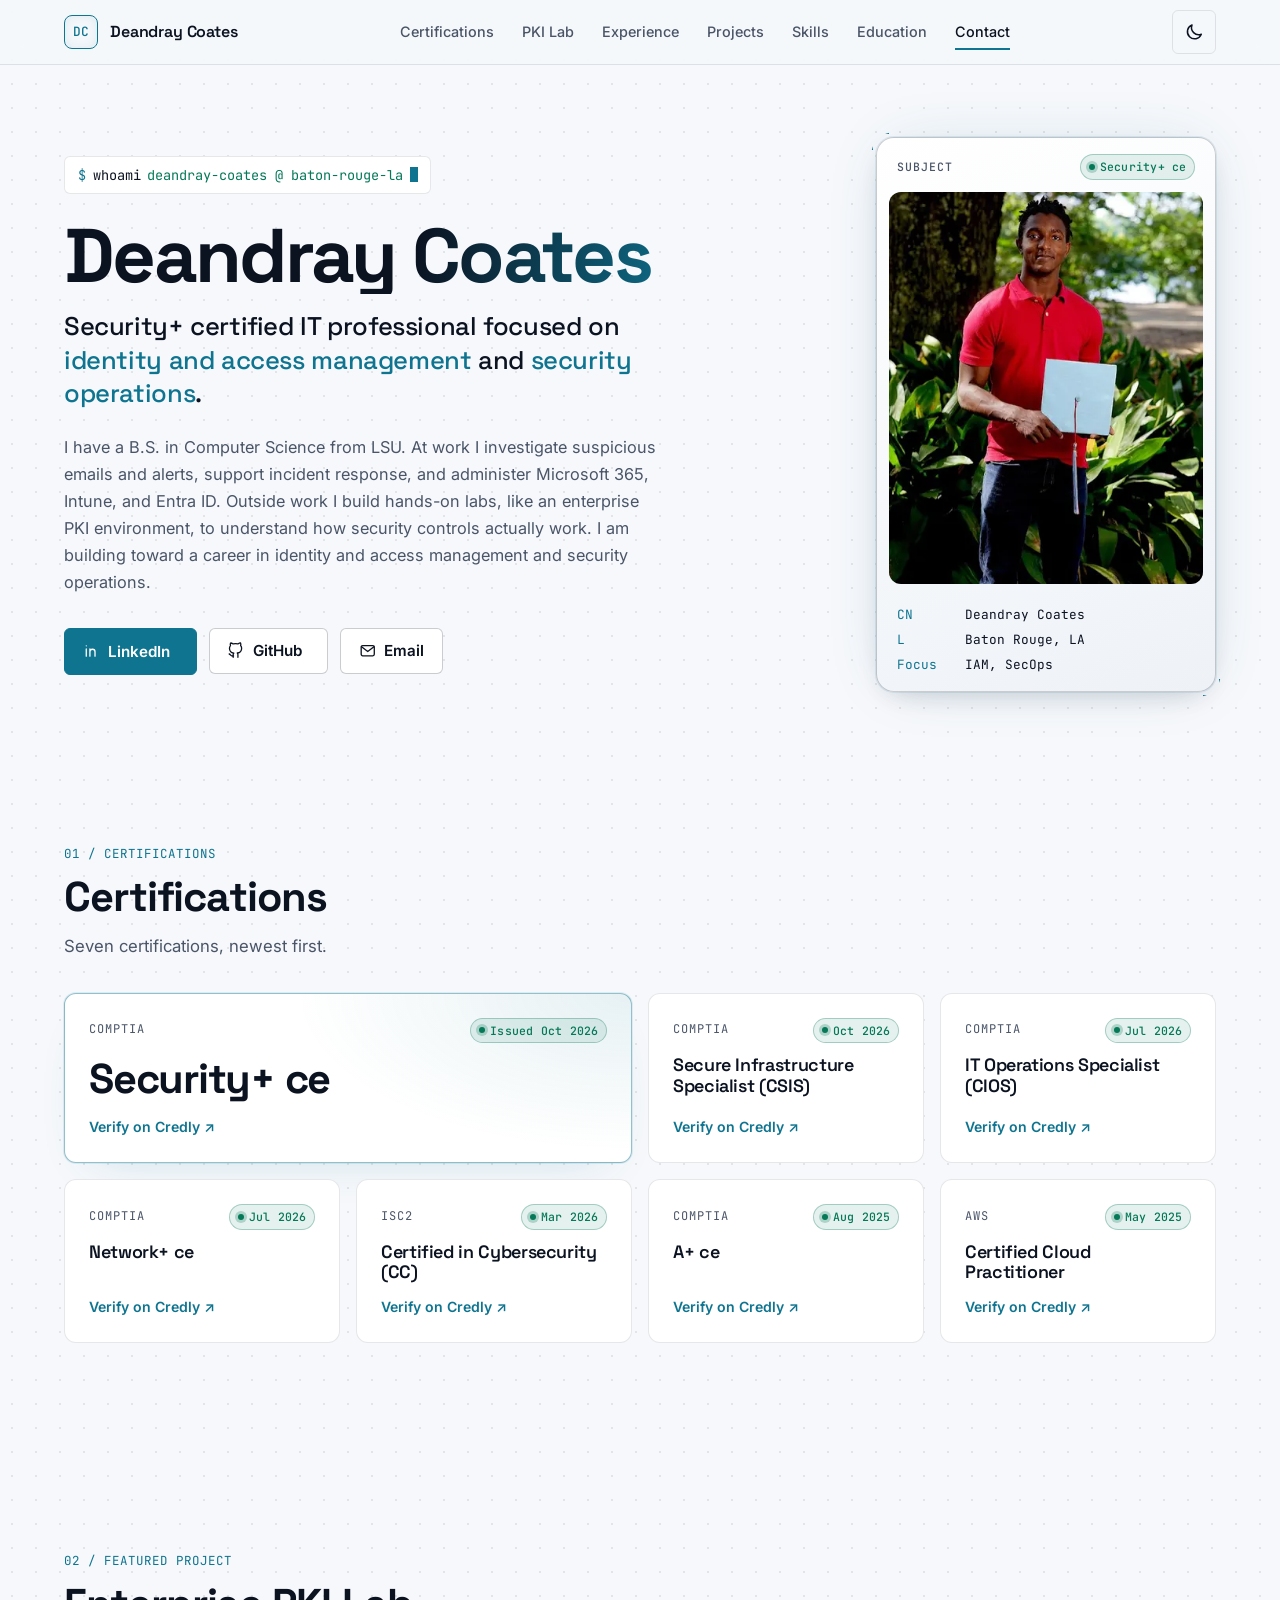
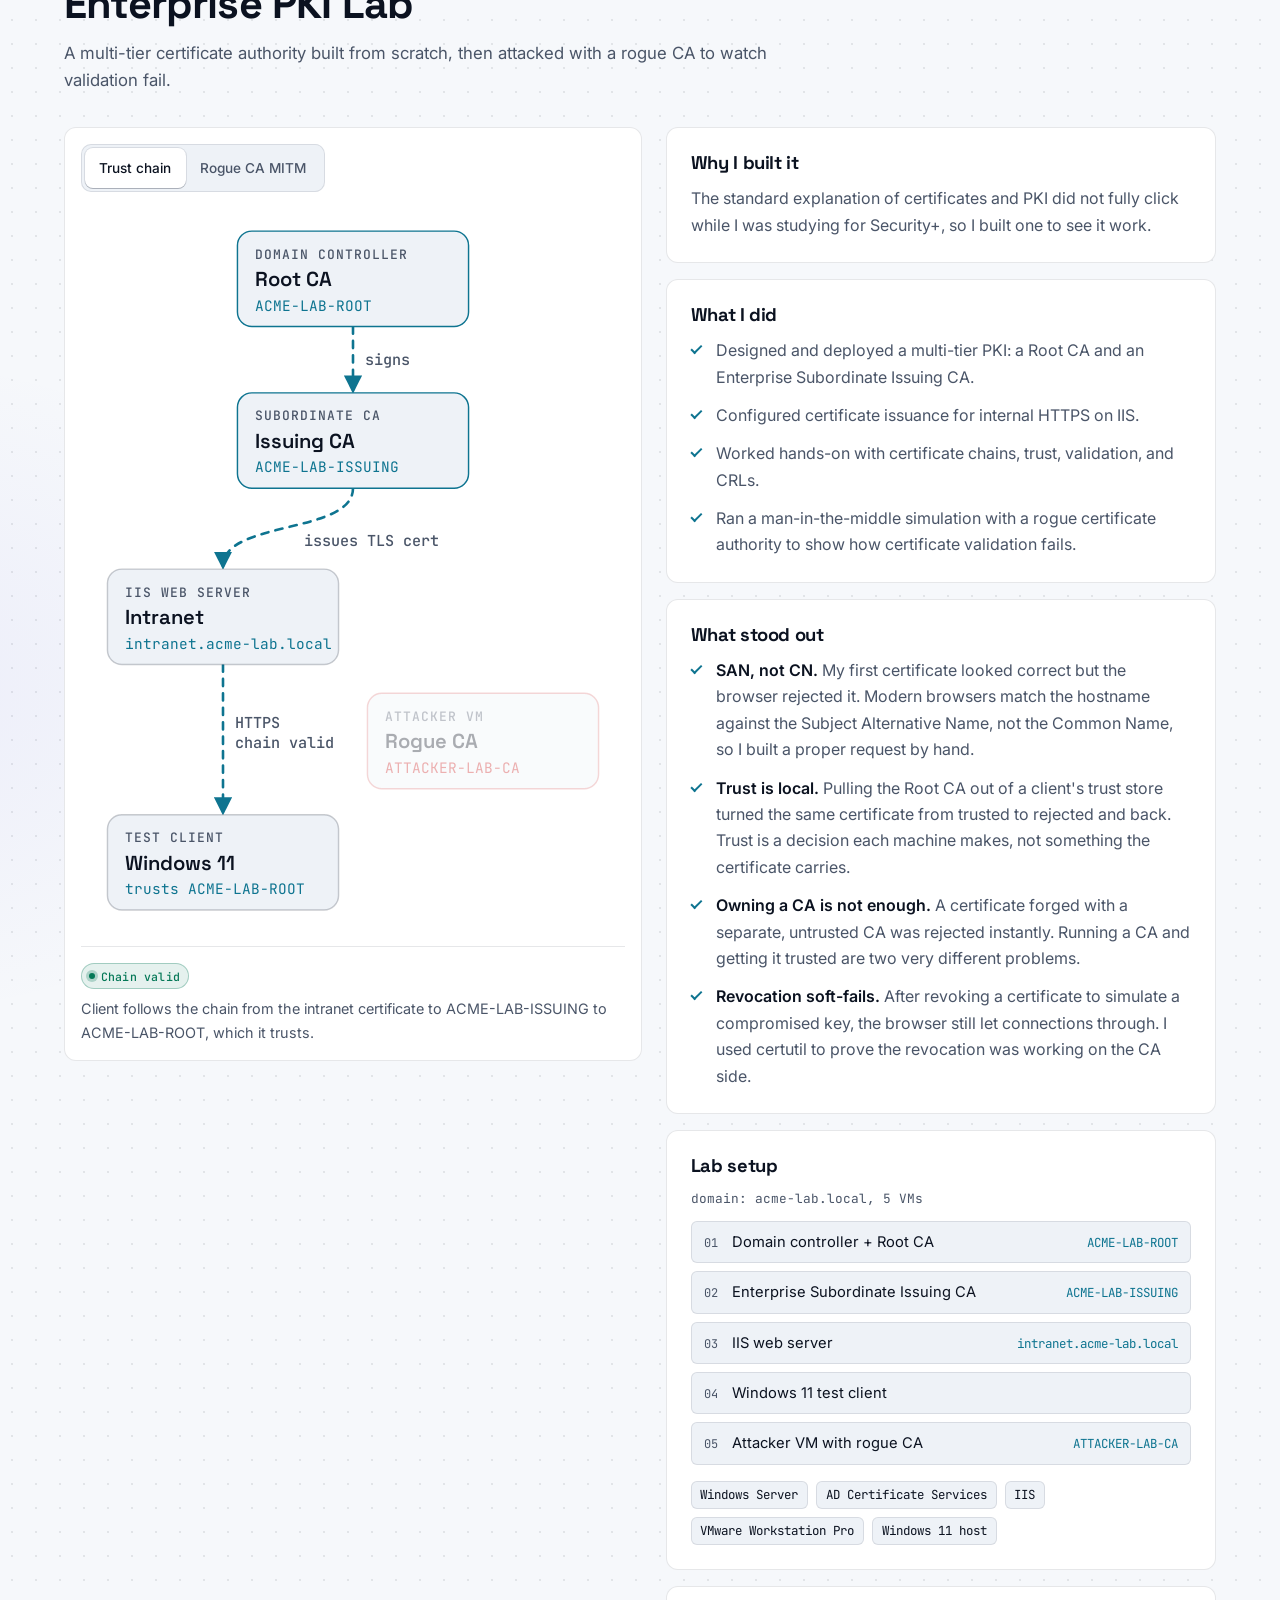
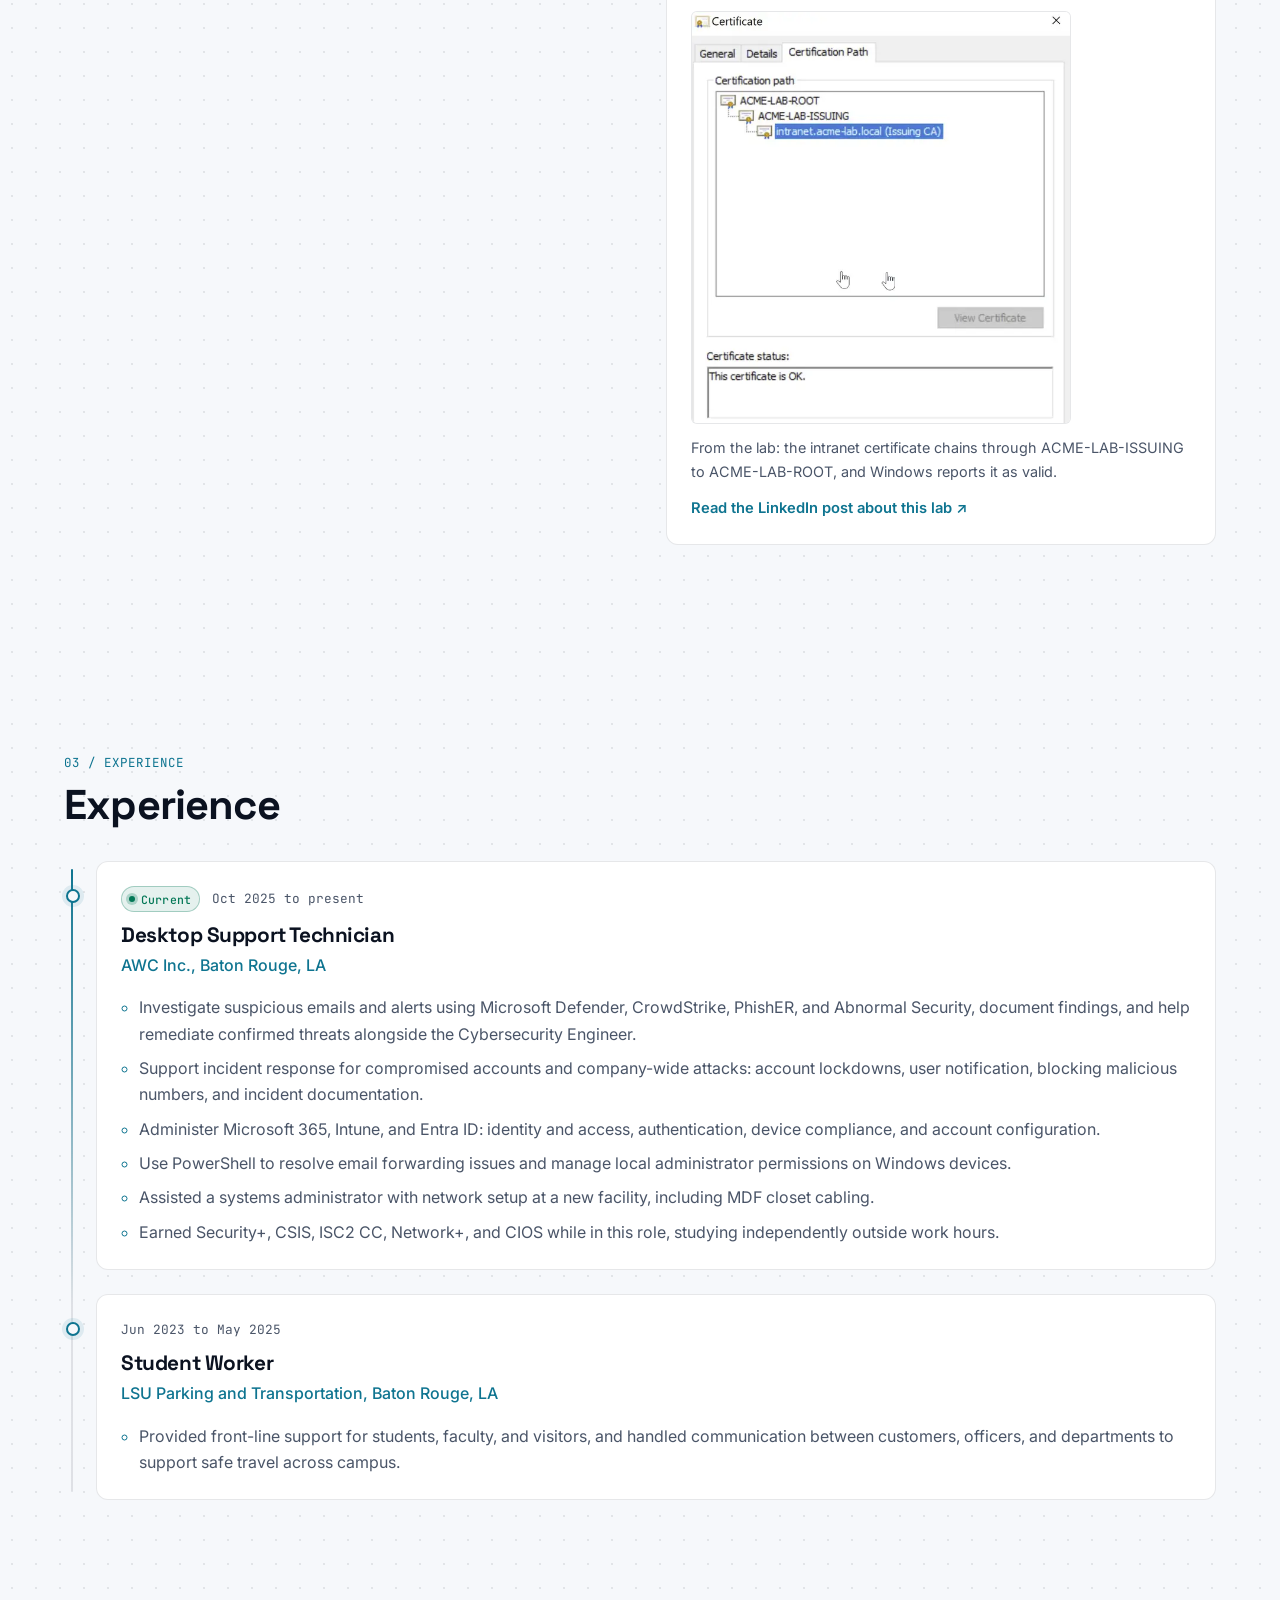
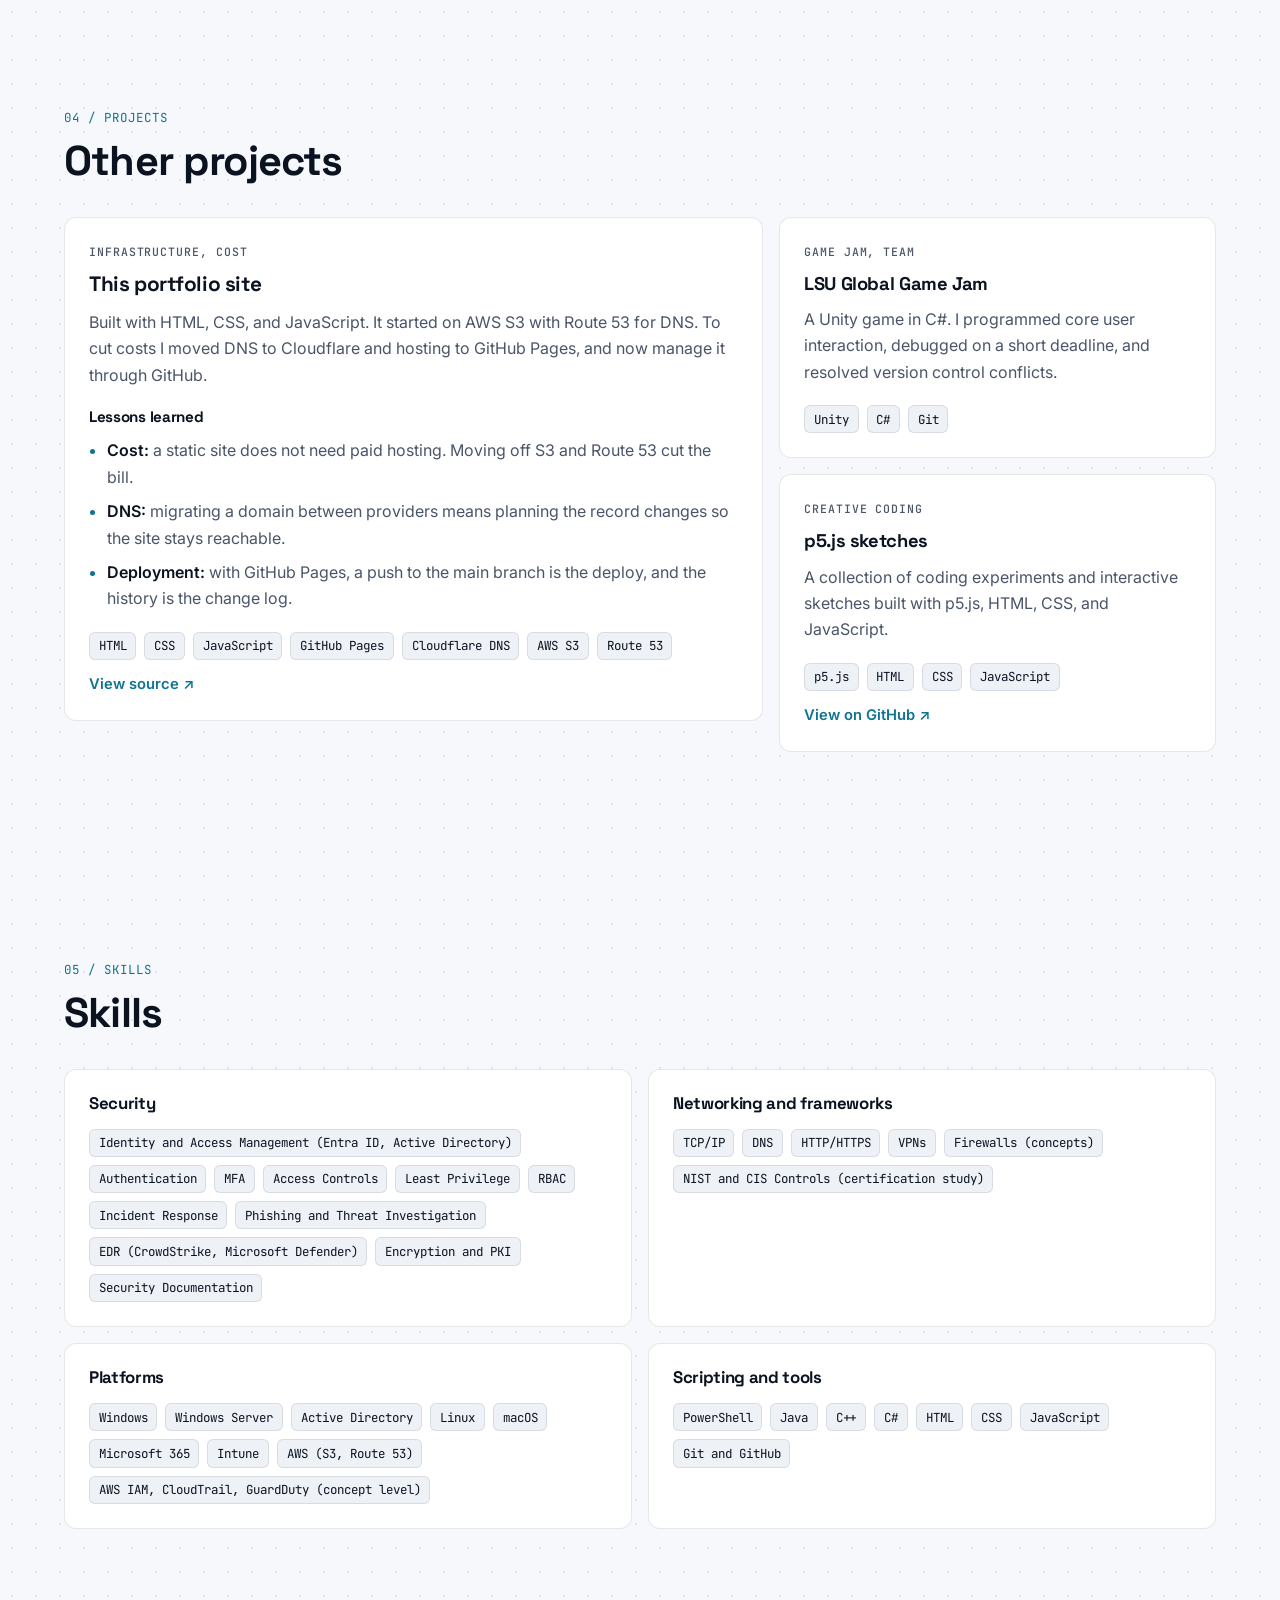
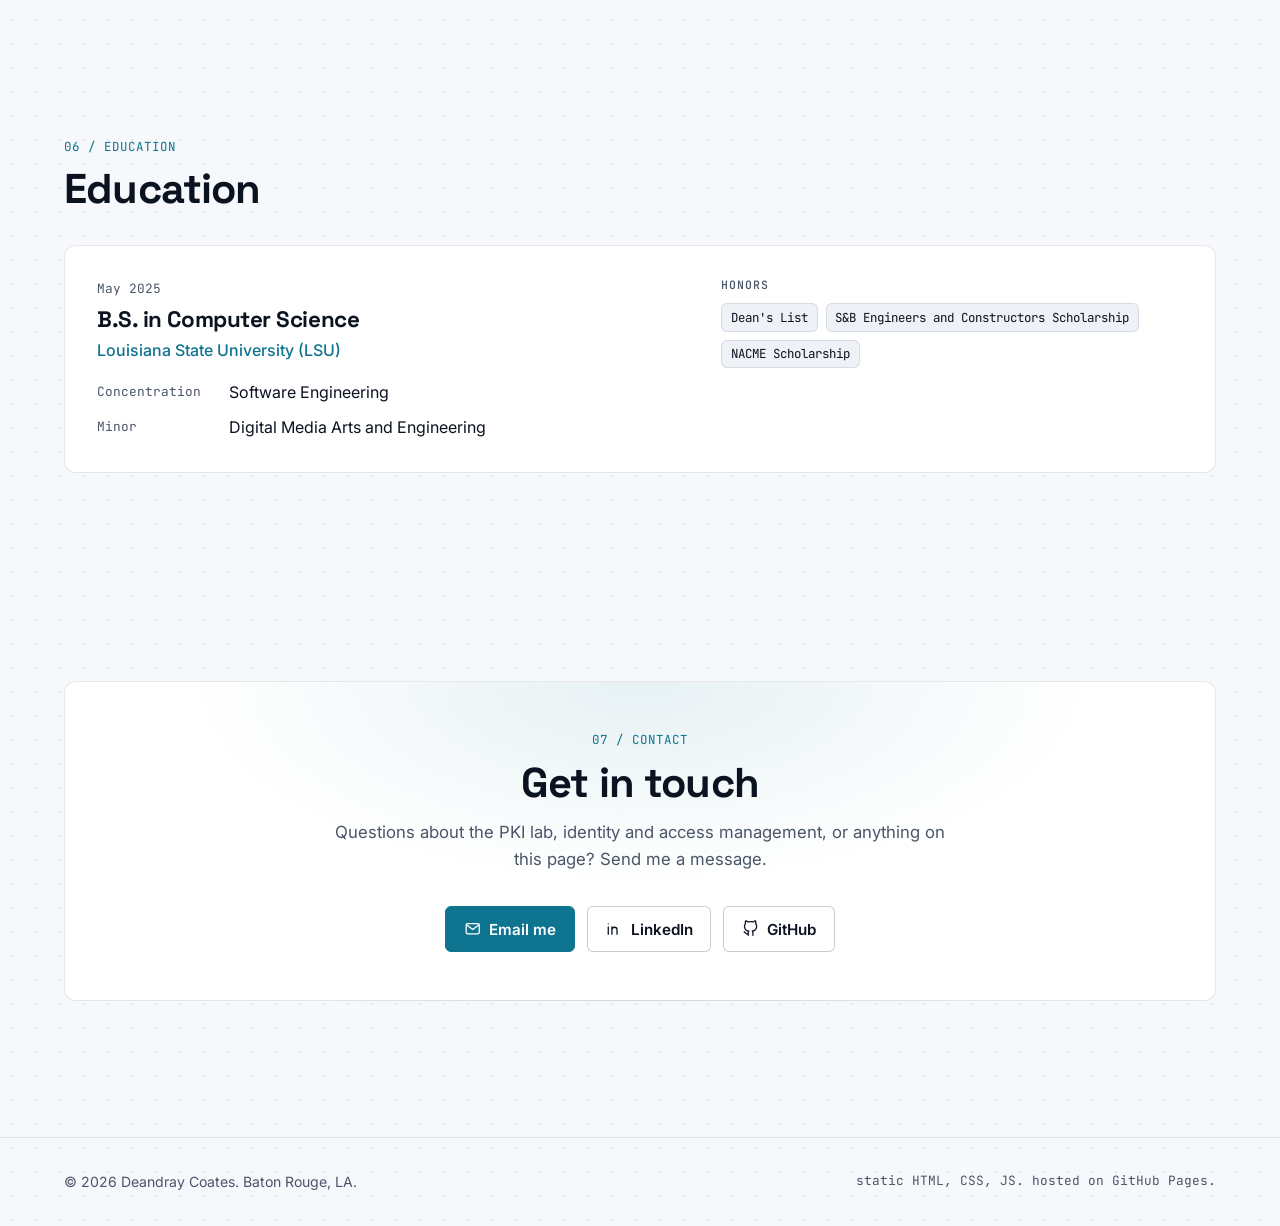
==== commit ffdf3d41: "Add cert links, PKI lab screenshot and lessons, p5.js project - Credly links for Security+, CSIS, CI" ====
--- a/index.html
+++ b/index.html
@@ -40,7 +40,7 @@
   <link rel="preconnect" href="https://fonts.googleapis.com">
   <link rel="preconnect" href="https://fonts.gstatic.com" crossorigin>
   <link rel="stylesheet" href="https://fonts.googleapis.com/css2?family=Inter:wght@400;500;600&family=JetBrains+Mono:wght@400;500&family=Space+Grotesk:wght@500;600;700&display=swap">
-  <link rel="stylesheet" href="style.css">
+  <link rel="stylesheet" href="style.css?v=3">
 </head>
 <body>
   <a class="skip-link" href="#main">Skip to content</a>
@@ -153,7 +153,7 @@
             <span class="status status-ok"><span class="dot" aria-hidden="true"></span>Issued Oct 2026</span>
           </div>
           <h3 class="cert-name">Security+ ce</h3>
-          <!-- TODO: add Credly/CompTIA verification link for Security+ ce when provided -->
+          <a class="cert-link" href="https://www.credly.com/badges/9d8844e7-86c4-47c1-a3fa-57a2b5d00797/public_url" target="_blank" rel="noopener">Verify on Credly<span class="sr-only"> (CompTIA Security+, opens in a new tab)</span> <span aria-hidden="true">&#8599;</span></a>
         </li>
         <li class="cert reveal">
           <div class="cert-top">
@@ -161,7 +161,7 @@
             <span class="status status-ok"><span class="dot" aria-hidden="true"></span>Oct 2026</span>
           </div>
           <h3 class="cert-name">Secure Infrastructure Specialist (CSIS)</h3>
-          <!-- TODO: add verification link for CSIS when provided -->
+          <a class="cert-link" href="https://www.credly.com/badges/15b7b2c0-8613-4271-8bf7-cf76ea39679c/public_url" target="_blank" rel="noopener">Verify on Credly<span class="sr-only"> (CompTIA CSIS, opens in a new tab)</span> <span aria-hidden="true">&#8599;</span></a>
         </li>
         <li class="cert reveal">
           <div class="cert-top">
@@ -169,7 +169,7 @@
             <span class="status status-ok"><span class="dot" aria-hidden="true"></span>Jul 2026</span>
           </div>
           <h3 class="cert-name">IT Operations Specialist (CIOS)</h3>
-          <!-- TODO: add verification link for CIOS when provided -->
+          <a class="cert-link" href="https://www.credly.com/badges/1b776242-9db4-4756-8807-78767dc46526/public_url" target="_blank" rel="noopener">Verify on Credly<span class="sr-only"> (CompTIA CIOS, opens in a new tab)</span> <span aria-hidden="true">&#8599;</span></a>
         </li>
         <li class="cert reveal">
           <div class="cert-top">
@@ -177,7 +177,7 @@
             <span class="status status-ok"><span class="dot" aria-hidden="true"></span>Jul 2026</span>
           </div>
           <h3 class="cert-name">Network+ ce</h3>
-          <!-- TODO: add verification link for Network+ ce when provided -->
+          <a class="cert-link" href="https://www.credly.com/badges/2f6be494-8941-45f9-814f-cb9d23c63c92/public_url" target="_blank" rel="noopener">Verify on Credly<span class="sr-only"> (CompTIA Network+, opens in a new tab)</span> <span aria-hidden="true">&#8599;</span></a>
         </li>
         <li class="cert reveal">
           <div class="cert-top">
@@ -185,7 +185,7 @@
             <span class="status status-ok"><span class="dot" aria-hidden="true"></span>Mar 2026</span>
           </div>
           <h3 class="cert-name">Certified in Cybersecurity (CC)</h3>
-          <!-- TODO: add verification link for ISC2 CC when provided -->
+          <a class="cert-link" href="https://www.credly.com/badges/a85d251a-7cec-4177-9d87-1d6730869a2f/public_url" target="_blank" rel="noopener">Verify on Credly<span class="sr-only"> (ISC2 CC, opens in a new tab)</span> <span aria-hidden="true">&#8599;</span></a>
         </li>
         <li class="cert reveal">
           <div class="cert-top">
@@ -289,7 +289,6 @@
             <span class="status status-ok"><span class="dot" aria-hidden="true"></span>Chain valid</span>
             <span class="pki-status-text">Client follows the chain from the intranet certificate to ACME-LAB-ISSUING to ACME-LAB-ROOT, which it trusts.</span>
           </p>
-          <!-- TODO: add real lab screenshots (certificate chain, CRL, MITM warning) when provided. Do not use placeholders. -->
         </div>
 
         <!-- Write-up -->
@@ -305,6 +304,15 @@
               <li>Configured certificate issuance for internal HTTPS on IIS.</li>
               <li>Worked hands-on with certificate chains, trust, validation, and CRLs.</li>
               <li>Ran a man-in-the-middle simulation with a rogue certificate authority to show how certificate validation fails.</li>
+            </ul>
+          </div>
+          <div class="writeup-block reveal">
+            <h3>What stood out</h3>
+            <ul class="check-list">
+              <li><strong>SAN, not CN.</strong> My first certificate looked correct but the browser rejected it. Modern browsers match the hostname against the Subject Alternative Name, not the Common Name, so I built a proper request by hand.</li>
+              <li><strong>Trust is local.</strong> Pulling the Root CA out of a client's trust store turned the same certificate from trusted to rejected and back. Trust is a decision each machine makes, not something the certificate carries.</li>
+              <li><strong>Owning a CA is not enough.</strong> A certificate forged with a separate, untrusted CA was rejected instantly. Running a CA and getting it trusted are two very different problems.</li>
+              <li><strong>Revocation soft-fails.</strong> After revoking a certificate to simulate a compromised key, the browser still let connections through. I used certutil to prove the revocation was working on the CA side.</li>
             </ul>
           </div>
           <div class="writeup-block reveal">
@@ -324,8 +332,12 @@
               <li>VMware Workstation Pro</li>
               <li>Windows 11 host</li>
             </ul>
-            <!-- TODO: link the LinkedIn post about this project when the URL is provided -->
-          </div>
+          </div>
+          <figure class="writeup-block lab-shot reveal">
+            <img src="pki-cert-path.webp" width="640" height="696" loading="lazy" decoding="async" alt="Windows Certificate dialog, Certification Path tab: ACME-LAB-ROOT, then ACME-LAB-ISSUING, then intranet.acme-lab.local. Certificate status: This certificate is OK.">
+            <figcaption>From the lab: the intranet certificate chains through ACME-LAB-ISSUING to ACME-LAB-ROOT, and Windows reports it as valid.</figcaption>
+            <a class="text-link" href="https://lnkd.in/p/gkVAs5Yh" target="_blank" rel="noopener">Read the LinkedIn post about this lab<span class="sr-only"> (opens in a new tab)</span> <span aria-hidden="true">&#8599;</span></a>
+          </figure>
         </div>
       </div>
     </section>
@@ -398,7 +410,16 @@
           <ul class="tag-list" aria-label="Stack">
             <li>Unity</li><li>C#</li><li>Git</li>
           </ul>
-          <!-- TODO: link to the game or repo if one exists -->
+        </article>
+
+        <article class="project-card project-card-small reveal">
+          <p class="mono-label">creative coding</p>
+          <h3>p5.js sketches</h3>
+          <p>A collection of coding experiments and interactive sketches built with p5.js, HTML, CSS, and JavaScript.</p>
+          <ul class="tag-list" aria-label="Stack">
+            <li>p5.js</li><li>HTML</li><li>CSS</li><li>JavaScript</li>
+          </ul>
+          <a class="text-link" href="https://github.com/DAVEADROID/ProgDigMedia" target="_blank" rel="noopener">View on GitHub<span class="sr-only"> (p5.js sketches, opens in a new tab)</span> <span aria-hidden="true">&#8599;</span></a>
         </article>
       </div>
     </section>
@@ -524,6 +545,6 @@
     </div>
   </footer>
 
-  <script src="script.js" defer></script>
+  <script src="script.js?v=3" defer></script>
 </body>
 </html>
--- a/style.css
+++ b/style.css
@@ -748,6 +748,18 @@
 }
 
 .pki-writeup { display: grid; gap: var(--space-4); }
+
+/* Real lab screenshot */
+.lab-shot { margin: 0; display: grid; gap: var(--space-3); }
+.lab-shot img {
+  width: 100%;
+  max-width: 380px;
+  border-radius: var(--radius-sm);
+  border: 1px solid var(--border);
+  background: #fff;
+}
+.lab-shot figcaption { color: var(--text-muted); font-size: 0.9rem; }
+.check-list strong { color: var(--text); font-weight: 600; }
 .writeup-block { padding: var(--space-5); }
 .writeup-block h3 { font-size: 1.15rem; margin-bottom: var(--space-3); }
 .writeup-block p { color: var(--text-muted); }
@@ -834,6 +846,7 @@
 .project-grid { display: grid; gap: var(--space-4); }
 @media (min-width: 860px) {
   .project-grid { grid-template-columns: 1.6fr 1fr; align-items: start; }
+  .project-grid > :first-child { grid-row: span 2; }
 }
 .project-card { padding: var(--space-5); display: flex; flex-direction: column; gap: var(--space-3); }
 .project-card:hover { border-color: var(--border-strong); transform: translateY(-2px); box-shadow: var(--shadow); }
